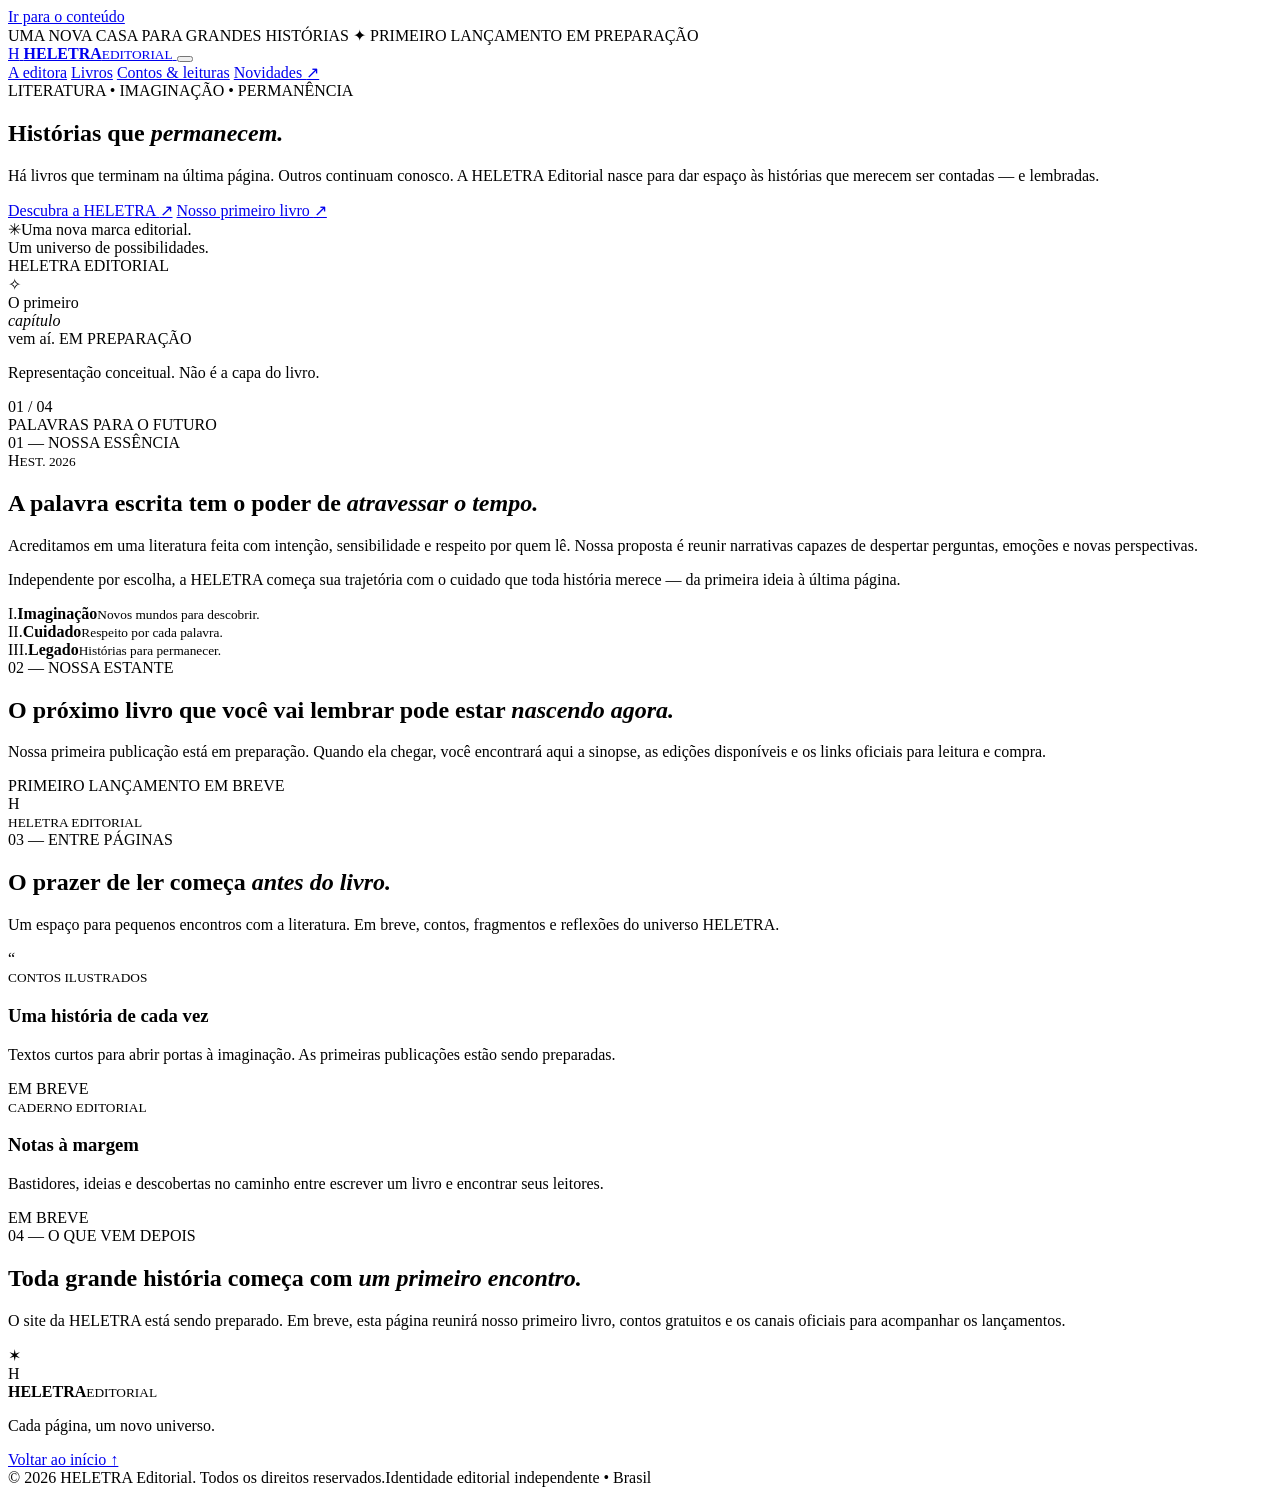
==== index.html @ 71ec0d73 "Adiciona página inicial da HELETRA Editorial" ====
<!DOCTYPE html>
<html lang="pt-BR">
<head>
  <meta charset="UTF-8" />
  <meta name="viewport" content="width=device-width, initial-scale=1" />
  <meta name="description" content="HELETRA Editorial — uma nova casa para histórias que merecem ser lidas. Livros, contos e novas perspectivas. Primeiro lançamento em preparação." />
  <meta name="theme-color" content="#142c27" />
  <meta property="og:type" content="website" />
  <meta property="og:title" content="HELETRA Editorial — Cada página, um novo universo" />
  <meta property="og:description" content="Uma nova casa editorial independente. Nosso primeiro lançamento está em preparação." />
  <meta property="og:locale" content="pt_BR" />
  <title>HELETRA Editorial — Cada página, um novo universo</title>
  <link rel="icon" type="image/svg+xml" href="assets/favicon.svg" />
  <link rel="preconnect" href="https://fonts.googleapis.com" />
  <link rel="preconnect" href="https://fonts.gstatic.com" crossorigin />
  <link href="https://fonts.googleapis.com/css2?family=Cormorant+Garamond:wght@400;500;600;700&family=DM+Sans:wght@400;500;600;700&display=swap" rel="stylesheet" />
  <link rel="stylesheet" href="styles.css" />
</head>
<body>
  <a class="skip-link" href="#conteudo">Ir para o conteúdo</a>
  <div class="topline">UMA NOVA CASA PARA GRANDES HISTÓRIAS <span aria-hidden="true">✦</span> PRIMEIRO LANÇAMENTO EM PREPARAÇÃO</div>
  <header class="site-header" id="inicio">
    <div class="container header-content">
      <a class="brand" href="#inicio" aria-label="HELETRA Editorial — início">
        <span class="brand-mark" aria-hidden="true">H</span>
        <span class="brand-type"><strong>HELETRA</strong><small>EDITORIAL</small></span>
      </a>
      <button class="menu-toggle" type="button" aria-expanded="false" aria-controls="nav-principal" aria-label="Abrir menu">
        <span></span><span></span><span></span>
      </button>
      <nav class="nav" id="nav-principal" aria-label="Navegação principal">
        <a href="#editora">A editora</a>
        <a href="#livros">Livros</a>
        <a href="#contos">Contos & leituras</a>
        <a class="nav-highlight" href="#novidades">Novidades <span aria-hidden="true">↗</span></a>
      </nav>
    </div>
  </header>

  <main id="conteudo">
    <section class="hero" aria-labelledby="hero-title">
      <div class="container hero-grid">
        <div class="hero-content">
          <div class="eyebrow"><span class="eyebrow-line" aria-hidden="true"></span> LITERATURA • IMAGINAÇÃO • PERMANÊNCIA</div>
          <h1 id="hero-title">Histórias que <em>permanecem.</em></h1>
          <p class="hero-description">Há livros que terminam na última página. Outros continuam conosco. A HELETRA Editorial nasce para dar espaço às histórias que merecem ser contadas — e lembradas.</p>
          <div class="hero-actions">
            <a class="button button-light" href="#editora">Descubra a HELETRA <span aria-hidden="true">↗</span></a>
            <a class="text-link" href="#livros">Nosso primeiro livro <span aria-hidden="true">↗</span></a>
          </div>
          <div class="hero-note"><span class="asterisk" aria-hidden="true">✳</span><span>Uma nova marca editorial.<br/>Um universo de possibilidades.</span></div>
        </div>
        <div class="hero-art" aria-label="Composição gráfica de um livro conceitual da HELETRA Editorial, sem representar uma capa definitiva">
          <div class="orbit orbit-one" aria-hidden="true"></div>
          <div class="orbit orbit-two" aria-hidden="true"></div>
          <div class="book-shadow" aria-hidden="true"></div>
          <div class="book-object">
            <div class="book-spine" aria-hidden="true"></div>
            <div class="book-cover">
              <span class="cover-top">HELETRA <span>EDITORIAL</span></span>
              <div class="cover-ornament" aria-hidden="true"><span>✧</span></div>
              <span class="cover-title">O primeiro<br/><em>capítulo</em><br/>vem aí.</span>
              <span class="cover-rule" aria-hidden="true"></span>
              <span class="cover-foot">EM PREPARAÇÃO</span>
            </div>
          </div>
          <p class="art-caption">Representação conceitual. Não é a capa do livro.</p>
        </div>
      </div>
      <div class="hero-index" aria-hidden="true"><span>01 / 04</span><div></div><span>PALAVRAS PARA O FUTURO</span></div>
    </section>

    <section class="section-about section-padding" id="editora" aria-labelledby="about-title">
      <div class="container about-grid">
        <div class="about-side">
          <span class="section-number">01 — NOSSA ESSÊNCIA</span>
          <div class="seal" aria-hidden="true"><span>H</span><small>EST. 2026</small></div>
        </div>
        <div class="about-content">
          <h2 id="about-title">A palavra escrita tem o poder de <em>atravessar o tempo.</em></h2>
          <p>Acreditamos em uma literatura feita com intenção, sensibilidade e respeito por quem lê. Nossa proposta é reunir narrativas capazes de despertar perguntas, emoções e novas perspectivas.</p>
          <p>Independente por escolha, a HELETRA começa sua trajetória com o cuidado que toda história merece — da primeira ideia à última página.</p>
          <div class="values" aria-label="Valores editoriais">
            <div><span class="value-number">I.</span><strong>Imaginação</strong><small>Novos mundos para descobrir.</small></div>
            <div><span class="value-number">II.</span><strong>Cuidado</strong><small>Respeito por cada palavra.</small></div>
            <div><span class="value-number">III.</span><strong>Legado</strong><small>Histórias para permanecer.</small></div>
          </div>
        </div>
      </div>
    </section>

    <section class="section-books section-padding" id="livros" aria-labelledby="books-title">
      <div class="container books-layout">
        <div class="books-heading">
          <span class="section-number inverse">02 — NOSSA ESTANTE</span>
          <h2 id="books-title">O próximo livro que você vai lembrar pode estar <em>nascendo agora.</em></h2>
          <p>Nossa primeira publicação está em preparação. Quando ela chegar, você encontrará aqui a sinopse, as edições disponíveis e os links oficiais para leitura e compra.</p>
          <span class="pill"><span class="pill-dot" aria-hidden="true"></span> PRIMEIRO LANÇAMENTO EM BREVE</span>
        </div>
        <div class="books-symbol" aria-hidden="true"><div class="symbol-frame"><span>H</span><div class="symbol-line"></div><small>HELETRA EDITORIAL</small></div></div>
      </div>
    </section>

    <section class="section-journal section-padding" id="contos" aria-labelledby="journal-title">
      <div class="container">
        <div class="section-header">
          <div>
            <span class="section-number">03 — ENTRE PÁGINAS</span>
            <h2 id="journal-title">O prazer de ler começa <em>antes do livro.</em></h2>
          </div>
          <p>Um espaço para pequenos encontros com a literatura. Em breve, contos, fragmentos e reflexões do universo HELETRA.</p>
        </div>
        <div class="journal-grid">
          <article class="journal-card">
            <div class="journal-art art-one"><span aria-hidden="true">“</span><i aria-hidden="true"></i></div>
            <div class="journal-copy"><small>CONTOS ILUSTRADOS</small><h3>Uma história de cada vez</h3><p>Textos curtos para abrir portas à imaginação. As primeiras publicações estão sendo preparadas.</p><span class="status">EM BREVE</span></div>
          </article>
          <article class="journal-card">
            <div class="journal-art art-two"><div class="line-book" aria-hidden="true"><span></span><span></span><span></span></div></div>
            <div class="journal-copy"><small>CADERNO EDITORIAL</small><h3>Notas à margem</h3><p>Bastidores, ideias e descobertas no caminho entre escrever um livro e encontrar seus leitores.</p><span class="status">EM BREVE</span></div>
          </article>
        </div>
      </div>
    </section>

    <section class="section-news" id="novidades" aria-labelledby="news-title">
      <div class="container news-layout">
        <div>
          <span class="section-number inverse">04 — O QUE VEM DEPOIS</span>
          <h2 id="news-title">Toda grande história começa com <em>um primeiro encontro.</em></h2>
        </div>
        <div class="news-aside">
          <p>O site da HELETRA está sendo preparado. Em breve, esta página reunirá nosso primeiro livro, contos gratuitos e os canais oficiais para acompanhar os lançamentos.</p>
          <div class="news-mark" aria-hidden="true">✶</div>
        </div>
      </div>
    </section>
  </main>

  <footer class="site-footer">
    <div class="container footer-main">
      <div class="footer-brand"><span class="brand-mark" aria-hidden="true">H</span><div><strong>HELETRA</strong><small>EDITORIAL</small></div></div>
      <p>Cada página, um novo universo.</p>
      <a href="#inicio">Voltar ao início ↑</a>
    </div>
    <div class="container footer-bottom"><span>© 2026 HELETRA Editorial. Todos os direitos reservados.</span><span>Identidade editorial independente • Brasil</span></div>
  </footer>
  <script src="script.js" defer></script>
</body>
</html>
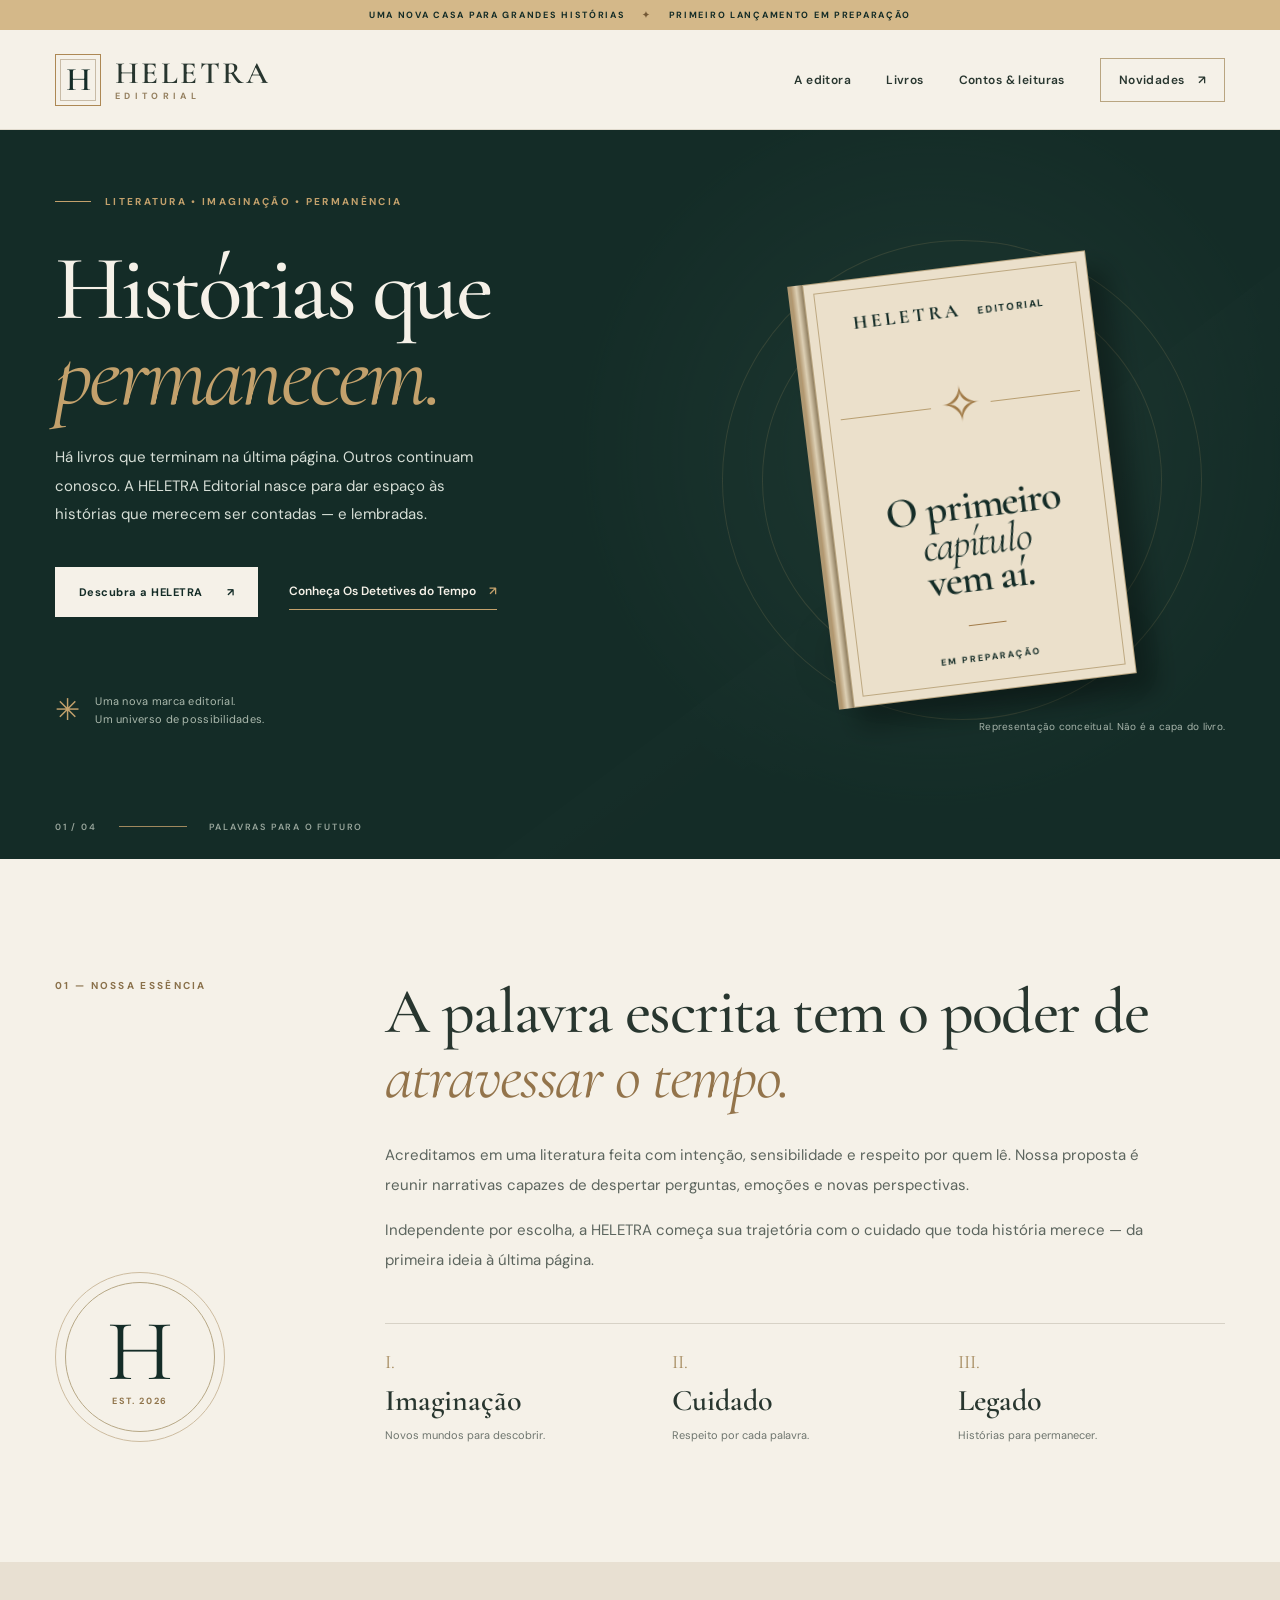
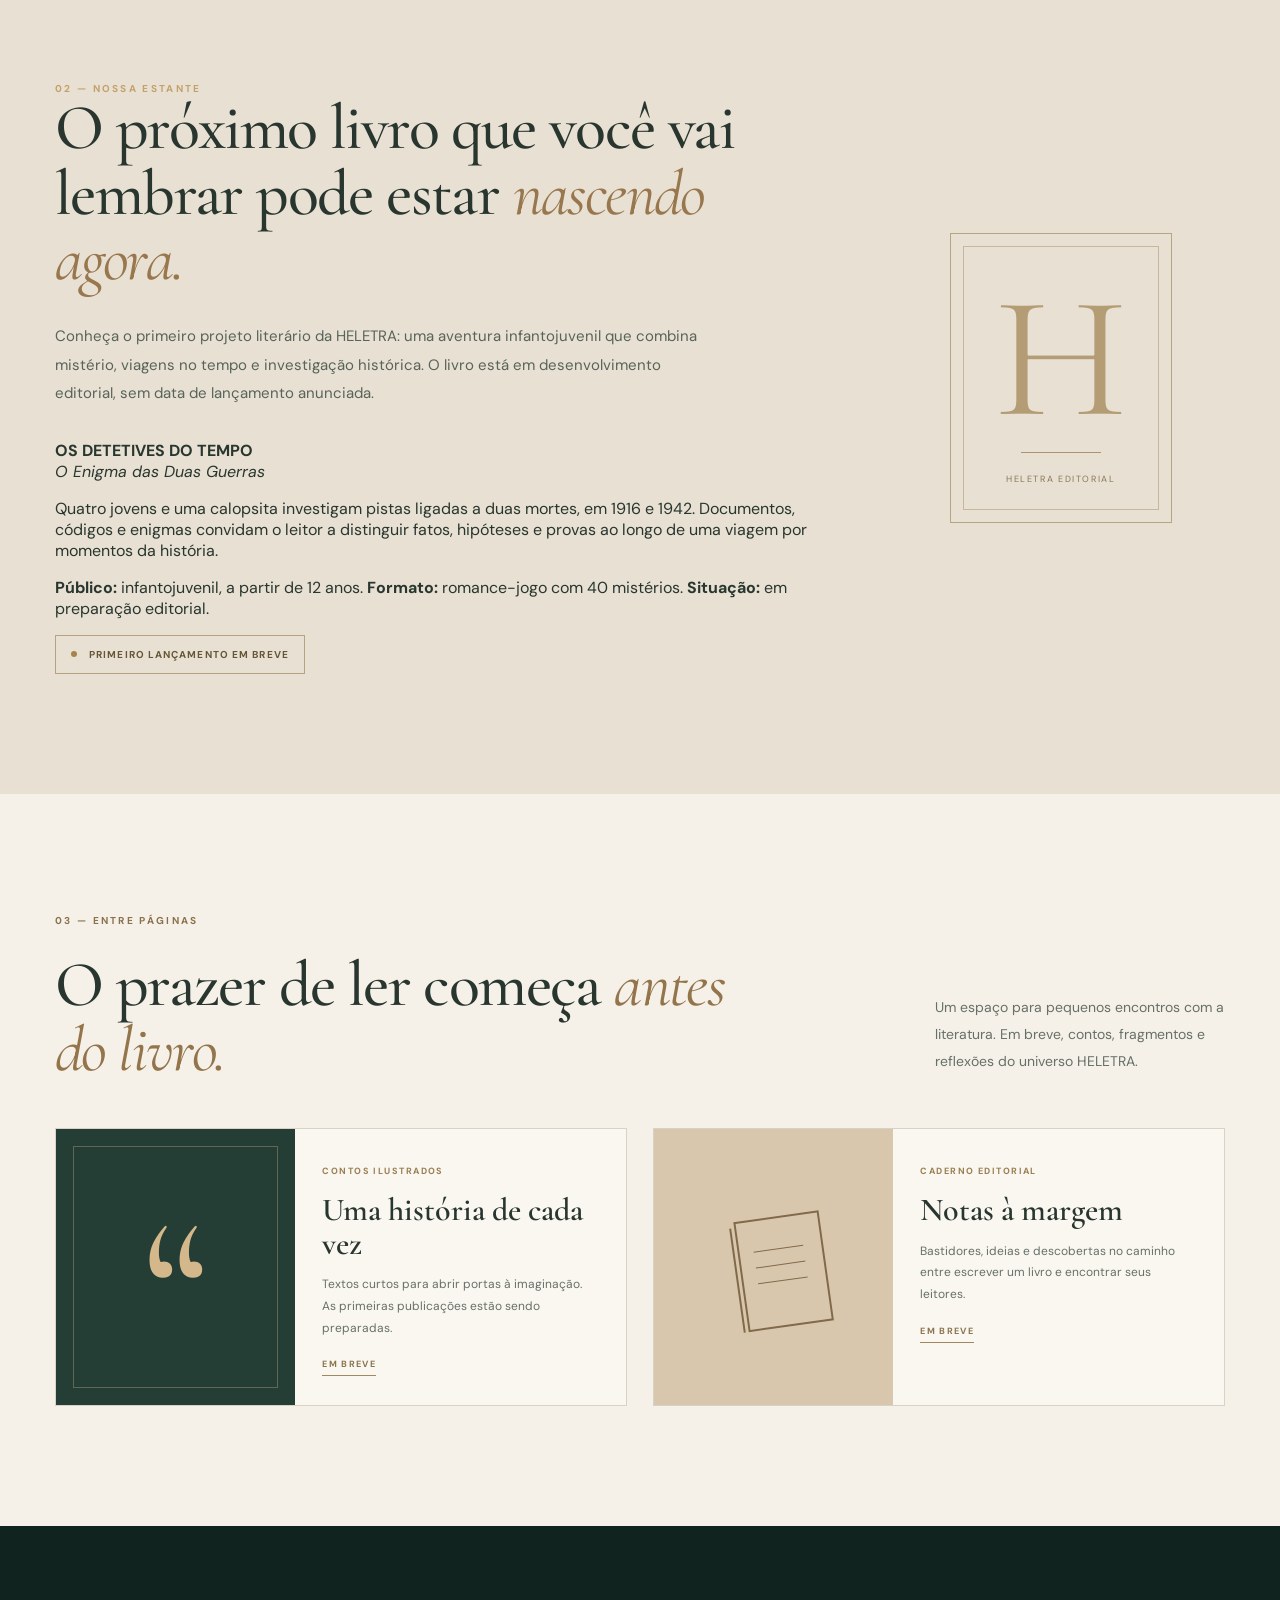
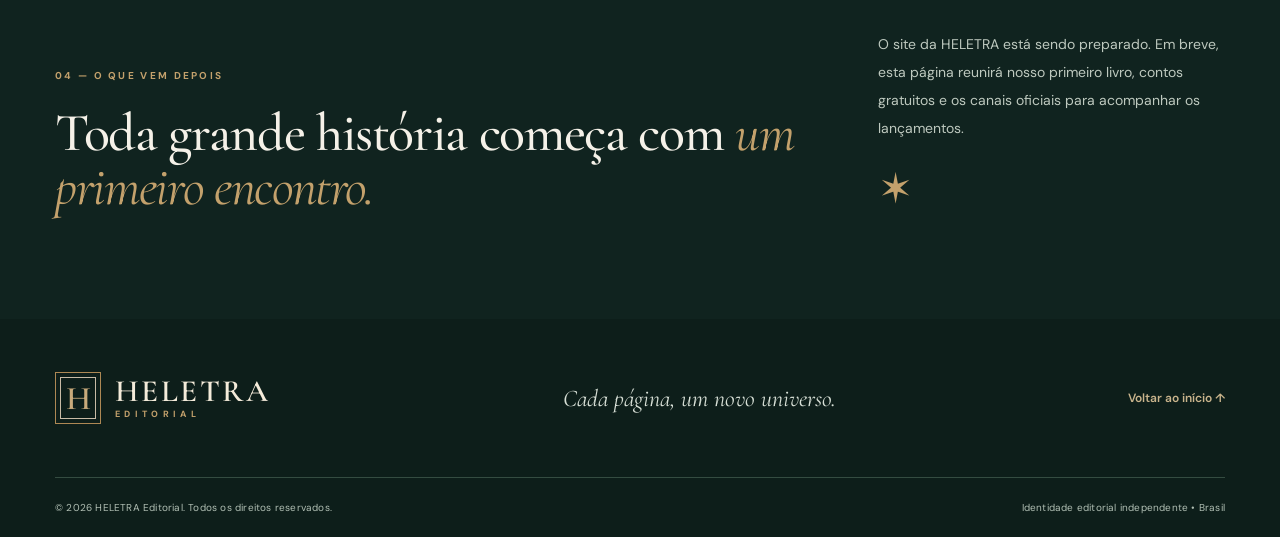
==== commit eaa26f05: "Apresenta Os Detetives do Tempo na página inicial da HELETRA" ====
--- a/index.html
+++ b/index.html
@@ -9,6 +9,7 @@
   <meta property="og:title" content="HELETRA Editorial — Cada página, um novo universo" />
   <meta property="og:description" content="Uma nova casa editorial independente. Nosso primeiro lançamento está em preparação." />
   <meta property="og:locale" content="pt_BR" />
+  <meta name="robots" content="index,follow" />
   <title>HELETRA Editorial — Cada página, um novo universo</title>
   <link rel="icon" type="image/svg+xml" href="assets/favicon.svg" />
   <link rel="preconnect" href="https://fonts.googleapis.com" />
@@ -46,7 +47,7 @@
           <p class="hero-description">Há livros que terminam na última página. Outros continuam conosco. A HELETRA Editorial nasce para dar espaço às histórias que merecem ser contadas — e lembradas.</p>
           <div class="hero-actions">
             <a class="button button-light" href="#editora">Descubra a HELETRA <span aria-hidden="true">↗</span></a>
-            <a class="text-link" href="#livros">Nosso primeiro livro <span aria-hidden="true">↗</span></a>
+            <a class="text-link" href="#livros">Conheça Os Detetives do Tempo <span aria-hidden="true">↗</span></a>
           </div>
           <div class="hero-note"><span class="asterisk" aria-hidden="true">✳</span><span>Uma nova marca editorial.<br/>Um universo de possibilidades.</span></div>
         </div>
@@ -94,7 +95,12 @@
         <div class="books-heading">
           <span class="section-number inverse">02 — NOSSA ESTANTE</span>
           <h2 id="books-title">O próximo livro que você vai lembrar pode estar <em>nascendo agora.</em></h2>
-          <p>Nossa primeira publicação está em preparação. Quando ela chegar, você encontrará aqui a sinopse, as edições disponíveis e os links oficiais para leitura e compra.</p>
+          <p>Conheça o primeiro projeto literário da HELETRA: uma aventura infantojuvenil que combina mistério, viagens no tempo e investigação histórica. O livro está em desenvolvimento editorial, sem data de lançamento anunciada.</p>
+          <div class="featured-book" aria-label="Livro em preparação">
+            <p><strong>OS DETETIVES DO TEMPO</strong><br><em>O Enigma das Duas Guerras</em></p>
+            <p>Quatro jovens e uma calopsita investigam pistas ligadas a duas mortes, em 1916 e 1942. Documentos, códigos e enigmas convidam o leitor a distinguir fatos, hipóteses e provas ao longo de uma viagem por momentos da história.</p>
+            <p><strong>Público:</strong> infantojuvenil, a partir de 12 anos. <strong>Formato:</strong> romance-jogo com 40 mistérios. <strong>Situação:</strong> em preparação editorial.</p>
+          </div>
           <span class="pill"><span class="pill-dot" aria-hidden="true"></span> PRIMEIRO LANÇAMENTO EM BREVE</span>
         </div>
         <div class="books-symbol" aria-hidden="true"><div class="symbol-frame"><span>H</span><div class="symbol-line"></div><small>HELETRA EDITORIAL</small></div></div>
--- a/styles.css
+++ b/styles.css
@@ -0,0 +1,13 @@
+:root{
+  --green:#142c27;--green-deep:#10231f;--green-lift:#1e3b33;--ivory:#f5f1e8;--cream:#eae1d1;--sand:#ded0bd;--gold:#c3a16c;--gold-muted:#ad8854;--ink:#28362f;--muted:#69736c;--line:#d7d2c6;--body:'DM Sans',Arial,sans-serif;--display:'Cormorant Garamond',Georgia,serif;
+}
+*{box-sizing:border-box}html{scroll-behavior:smooth}body{margin:0;background:var(--ivory);color:var(--ink);font-family:var(--body);font-size:16px;-webkit-font-smoothing:antialiased}a{color:inherit;text-decoration:none}button{font:inherit}button,a{-webkit-tap-highlight-color:transparent}a:focus-visible,button:focus-visible{outline:3px solid var(--gold);outline-offset:4px}::selection{background:var(--gold);color:var(--green)}.container{width:min(1170px,calc(100% - 88px));margin:0 auto}.skip-link{position:absolute;top:-80px;left:20px;background:white;color:black;padding:10px;z-index:100}.skip-link:focus{top:10px}.topline{background:#d4b889;color:var(--green);font-size:9px;letter-spacing:.19em;text-align:center;padding:9px 10px;font-weight:700}.topline span{padding:0 13px;color:#745936}.site-header{height:100px;background:var(--ivory);border-bottom:1px solid #e0dacd;position:relative;z-index:20}.header-content{display:flex;align-items:center;justify-content:space-between;height:100%}.brand,.footer-brand{display:flex;align-items:center;gap:14px}.brand-mark{font-family:var(--display);font-size:33px;font-weight:600;display:inline-flex;width:46px;height:52px;border:1px solid var(--gold-muted);color:var(--green);align-items:center;justify-content:center;position:relative}.brand-mark:after{content:'';position:absolute;inset:4px;border:1px solid #c8bba6;pointer-events:none}.brand-type,.footer-brand div{display:flex;flex-direction:column;gap:1px}.brand-type strong,.footer-brand strong{font-family:var(--display);font-weight:600;font-size:31px;letter-spacing:.08em;line-height:1}.brand-type small,.footer-brand small{font-size:9px;font-weight:700;letter-spacing:.48em;color:#958060}.nav{display:flex;align-items:center;gap:35px}.nav a{font-size:12px;font-weight:600;letter-spacing:.035em;transition:color .2s}.nav a:hover{color:#927347}.nav .nav-highlight{padding:13px 18px;border:1px solid #b9a581;display:flex;align-items:center;gap:13px}.menu-toggle{display:none}
+.hero{background:var(--green);color:var(--ivory);position:relative;overflow:hidden}.hero:before{content:'';position:absolute;inset:0;opacity:.28;background:radial-gradient(circle at 73% 44%,#36554a,transparent 37%),linear-gradient(143deg,transparent 65%,rgba(255,255,255,.025) 65%,transparent 75%);pointer-events:none}.hero-grid{min-height:655px;display:grid;grid-template-columns:1.1fr .9fr;align-items:center;position:relative;z-index:1;padding:65px 0 56px}.hero-content{padding-bottom:30px}.eyebrow,.section-number{font-size:10px;font-weight:700;letter-spacing:.23em;color:#8a714b;display:flex;align-items:center;gap:14px}.eyebrow{color:var(--gold)}.eyebrow-line{height:1px;width:36px;background:var(--gold)}h1,h2,h3,p{margin-top:0}.hero h1{font-family:var(--display);font-size:clamp(70px,7.2vw,112px);font-weight:500;letter-spacing:-.038em;line-height:.93;margin:38px 0 26px;max-width:650px}.hero h1 em,.section-about h2 em,.section-books h2 em,.section-journal h2 em,.section-news h2 em{font-weight:400;color:var(--gold);font-style:italic}.hero-description{font-size:15px;line-height:1.9;max-width:445px;color:#d7dfd7}.hero-actions{display:flex;align-items:center;gap:31px;margin-top:38px}.button{display:inline-flex;align-items:center;justify-content:center;gap:24px;padding:18px 24px;font-size:11px;font-weight:700;letter-spacing:.045em;transition:transform .2s,background .2s}.button:hover{transform:translateY(-3px)}.button-light{background:var(--ivory);color:var(--green)}.text-link{font-size:12px;border-bottom:1px solid var(--gold);padding:10px 0;color:var(--ivory);font-weight:600;white-space:nowrap}.text-link span{margin-left:10px;color:var(--gold)}.hero-note{display:flex;align-items:center;gap:15px;font-size:11px;color:#abb9ad;margin-top:70px;line-height:1.6;letter-spacing:.025em}.asterisk{font-size:30px;color:var(--gold);font-family:var(--display)}.hero-art{height:530px;position:relative;display:flex;align-items:center;justify-content:center}.orbit{position:absolute;border:1px solid rgba(209,172,116,.15);border-radius:50%;transform:rotate(30deg)}.orbit-one{width:480px;height:480px}.orbit-two{width:400px;height:400px}.book-shadow{height:58px;width:290px;filter:blur(21px);background:rgba(0,0,0,.3);border-radius:50%;position:absolute;bottom:60px;left:50%;transform:translateX(-45%)}.book-object{position:relative;width:300px;height:426px;transform:rotate(-7deg);filter:drop-shadow(18px 20px 12px rgba(0,0,0,.31));display:flex;z-index:1}.book-spine{height:100%;width:15px;background:linear-gradient(90deg,#af936a,#ddd0b5 48%,#8f7d5e);border-left:3px solid #af9872}.book-cover{background:#ebe0cb;color:var(--green);height:100%;flex:1;border:1px solid #b9a682;display:flex;flex-direction:column;align-items:center;text-align:center;padding:31px 21px 27px;box-shadow:inset 0 0 0 9px #ebe0cb,inset 0 0 0 10px #bda881}.cover-top{font-family:var(--display);font-size:19px;letter-spacing:.2em;font-weight:700}.cover-top span{font-size:10px;letter-spacing:.18em;margin-left:7px;font-family:var(--body)}.cover-ornament{flex:1;display:flex;align-items:center;justify-content:center;width:100%}.cover-ornament:before,.cover-ornament:after{content:'';height:1px;flex:1;background:#b89e70}.cover-ornament span{font-size:50px;font-family:serif;color:#a17b48;margin:0 9px}.cover-title{font-family:var(--display);font-weight:600;font-size:42px;line-height:.87;letter-spacing:-.025em}.cover-title em{font-weight:400}.cover-rule{height:1px;width:38px;background:#a17b48;margin:27px 0}.cover-foot{font-size:9px;letter-spacing:.22em;font-weight:700}.art-caption{position:absolute;bottom:2px;right:0;color:#a8b6ac;font-size:10px;letter-spacing:.025em}.hero-index{display:flex;align-items:center;gap:22px;color:#b9c4b9;padding:0 0 26px;width:min(1170px,calc(100% - 88px));margin:auto;font-size:9px;font-weight:600;letter-spacing:.2em;opacity:.8}.hero-index div{width:68px;height:1px;background:#c3a16c}
+.section-padding{padding:120px 0}.about-grid{display:grid;grid-template-columns:270px 1fr;gap:60px}.about-side{display:flex;flex-direction:column;justify-content:space-between;align-items:flex-start}.seal{height:170px;width:170px;border:1px solid #cdbca0;border-radius:50%;display:flex;flex-direction:column;align-items:center;justify-content:center;position:relative;color:var(--green)}.seal:before{content:'';position:absolute;inset:9px;border:1px solid #b7a886;border-radius:50%}.seal span{font-family:var(--display);font-size:87px;line-height:1}.seal small{letter-spacing:.19em;font-size:9px;font-weight:700;color:#90754c}.section-about h2,.section-books h2,.section-journal h2,.section-news h2{font-family:var(--display);font-size:clamp(48px,5.0vw,74px);font-weight:500;line-height:1.02;letter-spacing:-.025em;margin:0 0 31px;max-width:820px}.section-about h2 em,.section-journal h2 em{color:#93744b}.about-content>p{font-size:15px;line-height:2;max-width:760px;color:#5c655e}.values{display:grid;grid-template-columns:repeat(3,1fr);border-top:1px solid var(--line);margin-top:48px;padding-top:26px;gap:20px}.values>div{display:flex;flex-direction:column;gap:9px}.value-number{font-family:var(--display);font-size:19px;color:#a58a5e}.values strong{font-family:var(--display);font-size:30px;font-weight:600}.values small{font-size:11px;color:#6e756e}
+.section-books{background:#e8e0d2;overflow:hidden}.books-layout{display:grid;grid-template-columns:1.4fr .6fr;align-items:center;gap:75px}.section-books h2{max-width:760px}.section-books h2 em{color:#98774e}.books-heading>p{font-size:15px;line-height:1.9;max-width:650px;color:#58635a;margin:0 0 32px}.pill{border:1px solid #b7a381;display:inline-flex;align-items:center;gap:12px;padding:12px 15px;letter-spacing:.11em;font-size:10px;color:#655637;font-weight:700}.pill-dot{height:6px;width:6px;background:#a5844c;border-radius:50%}.books-symbol{display:flex;justify-content:center}.symbol-frame{height:290px;width:222px;border:1px solid #b7a581;display:flex;flex-direction:column;align-items:center;justify-content:center;position:relative}.symbol-frame:before{content:'';position:absolute;inset:12px;border:1px solid #c8b79b}.symbol-frame span{font-family:var(--display);font-size:174px;line-height:1;color:#b49c74}.symbol-line{height:1px;background:#ad936e;width:80px;margin:6px 0 20px}.symbol-frame small{font-size:9px;letter-spacing:.18em;color:#8b7758}
+.section-journal{background:var(--ivory)}.section-header{display:flex;align-items:end;justify-content:space-between;gap:65px;margin-bottom:46px}.section-header h2{max-width:670px;margin-top:25px;margin-bottom:0}.section-header>p{max-width:290px;color:#677068;line-height:1.9;font-size:14px;margin:0 0 8px}.journal-grid{display:grid;grid-template-columns:repeat(2,1fr);gap:26px}.journal-card{border:1px solid var(--line);background:#faf7f0;display:grid;grid-template-columns:42% 58%;min-height:267px;overflow:hidden}.journal-art{display:flex;align-items:center;justify-content:center;position:relative}.art-one{background:#243e35;color:#d4b88b}.art-one>span{font-family:var(--display);font-size:205px;line-height:.9;transform:translateY(24px)}.art-one i{border:1px solid rgba(232,203,161,.3);position:absolute;inset:17px}.art-two{background:#d9c7ad}.line-book{height:121px;width:110px;position:relative;display:flex;align-items:center;justify-content:center;transform:rotate(-8deg)}.line-book:before{content:'';width:82px;height:107px;border:2px solid #806a4a;position:absolute;top:10px;left:21px}.line-book:after{content:'';height:105px;border-left:2px solid #806a4a;position:absolute;left:16px;top:16px}.line-book span{position:absolute;height:1px;background:#806a4a;width:50px;left:37px}.line-book span:nth-child(1){top:42px}.line-book span:nth-child(2){top:58px}.line-book span:nth-child(3){top:74px}.journal-copy{padding:29px 27px}.journal-copy>small{color:#997e51;letter-spacing:.16em;font-weight:700;font-size:9px}.journal-copy h3{font-family:var(--display);font-size:32px;font-weight:600;line-height:1.05;margin:14px 0}.journal-copy p{font-size:12px;color:#677068;line-height:1.8}.status{display:inline-block;border-bottom:1px solid #9f875f;color:#8a734e;font-size:9px;letter-spacing:.15em;font-weight:700;padding:5px 0}
+.section-news{background:var(--green-deep);color:var(--ivory);padding:104px 0}.news-layout{display:grid;grid-template-columns:1.5fr .7fr;gap:80px;align-items:end}.inverse{color:var(--gold)}.section-news h2{font-size:clamp(42px,4.2vw,64px);max-width:760px;margin:24px 0 0}.news-aside p{font-size:14px;line-height:2;color:#bec9bf}.news-mark{font-family:var(--display);font-size:42px;color:var(--gold);margin-top:22px}.site-footer{background:#0d1e1a;color:#d7dfd6}.footer-main{display:flex;align-items:center;justify-content:space-between;gap:24px;padding:53px 0;border-bottom:1px solid #344c41}.footer-brand .brand-mark{color:#c8aa7b}.footer-brand strong{color:#f4ebda}.footer-brand small{color:#c3a16c}.footer-main p{font-family:var(--display);font-size:24px;font-style:italic;margin:0}.footer-main>a{font-size:12px;font-weight:600;color:#c9b48c}.footer-bottom{display:flex;justify-content:space-between;padding:23px 0;font-size:10px;color:#b1bfb4;letter-spacing:.02em}
+@media(max-width:1000px){.nav{gap:19px}.hero-grid{grid-template-columns:1fr .8fr}.hero h1{font-size:75px}.hero-art{transform:scale(.85)}.about-grid{grid-template-columns:180px 1fr;gap:40px}.about-content h2{font-size:60px}.books-layout{gap:35px}.journal-card{grid-template-columns:36% 64%}.journal-copy{padding:24px 19px}}
+@media(max-width:760px){.container,.hero-index{width:min(100% - 38px,560px)}.topline{font-size:8px;letter-spacing:.09em}.topline span{padding:0 6px}.site-header{height:77px}.brand-mark{height:42px;width:39px;font-size:27px}.brand-type strong{font-size:26px}.brand-type small{font-size:8px}.menu-toggle{display:flex;background:transparent;border:1px solid var(--line);width:44px;height:41px;flex-direction:column;gap:5px;align-items:center;justify-content:center;cursor:pointer}.menu-toggle span{background:var(--green);width:19px;height:2px}.nav{display:none;position:absolute;left:0;top:77px;width:100%;background:var(--ivory);border-bottom:1px solid var(--line);padding:22px 19px;flex-direction:column;align-items:stretch;gap:0;box-shadow:0 14px 20px rgba(0,0,0,.09)}.nav.is-open{display:flex}.nav a{padding:13px 2px;font-size:14px}.nav .nav-highlight{padding:13px;margin-top:10px;justify-content:space-between}.hero-grid{grid-template-columns:1fr;min-height:auto;padding:70px 0 22px}.hero h1{font-size:clamp(68px,14vw,94px);margin:26px 0}.hero-description{font-size:14px}.hero-actions{flex-wrap:wrap;gap:22px}.hero-note{margin-top:44px}.hero-art{transform:scale(.88);height:470px}.art-caption{right:0;bottom:-10px}.hero-index{padding-bottom:22px}.section-padding{padding:78px 0}.about-grid{grid-template-columns:1fr;gap:28px}.about-side{flex-direction:row;align-items:center}.seal{width:86px;height:86px}.seal:before{inset:6px}.seal span{font-size:41px}.seal small{font-size:6px}.about-content h2,.section-books h2,.section-journal h2{font-size:clamp(46px,11vw,63px)}.values{gap:8px}.values strong{font-size:24px}.values small{font-size:10px}.books-layout{grid-template-columns:1fr;gap:45px}.books-symbol{display:none}.section-header{display:block}.section-header h2{margin:24px 0 21px}.section-header>p{max-width:500px}.journal-grid{grid-template-columns:1fr}.news-layout{grid-template-columns:1fr;gap:20px}.section-news h2{font-size:clamp(43px,10vw,61px)}.footer-main{flex-wrap:wrap}.footer-main p{order:3;width:100%}.footer-bottom{flex-direction:column;gap:10px}}
+@media(max-width:430px){.hero h1{font-size:67px}.eyebrow{font-size:8px;letter-spacing:.16em}.hero-art{transform:scale(.76);margin: -35px 0}.hero-actions{gap:17px}.button{padding:16px 19px}.values{grid-template-columns:1fr;gap:25px}.journal-card{grid-template-columns:38% 62%;min-height:245px}.journal-copy{padding:22px 15px}.journal-copy h3{font-size:27px}.journal-copy p{font-size:11px}.art-one>span{font-size:150px}}
+@media(prefers-reduced-motion:reduce){html{scroll-behavior:auto}*{transition:none!important;animation:none!important}}
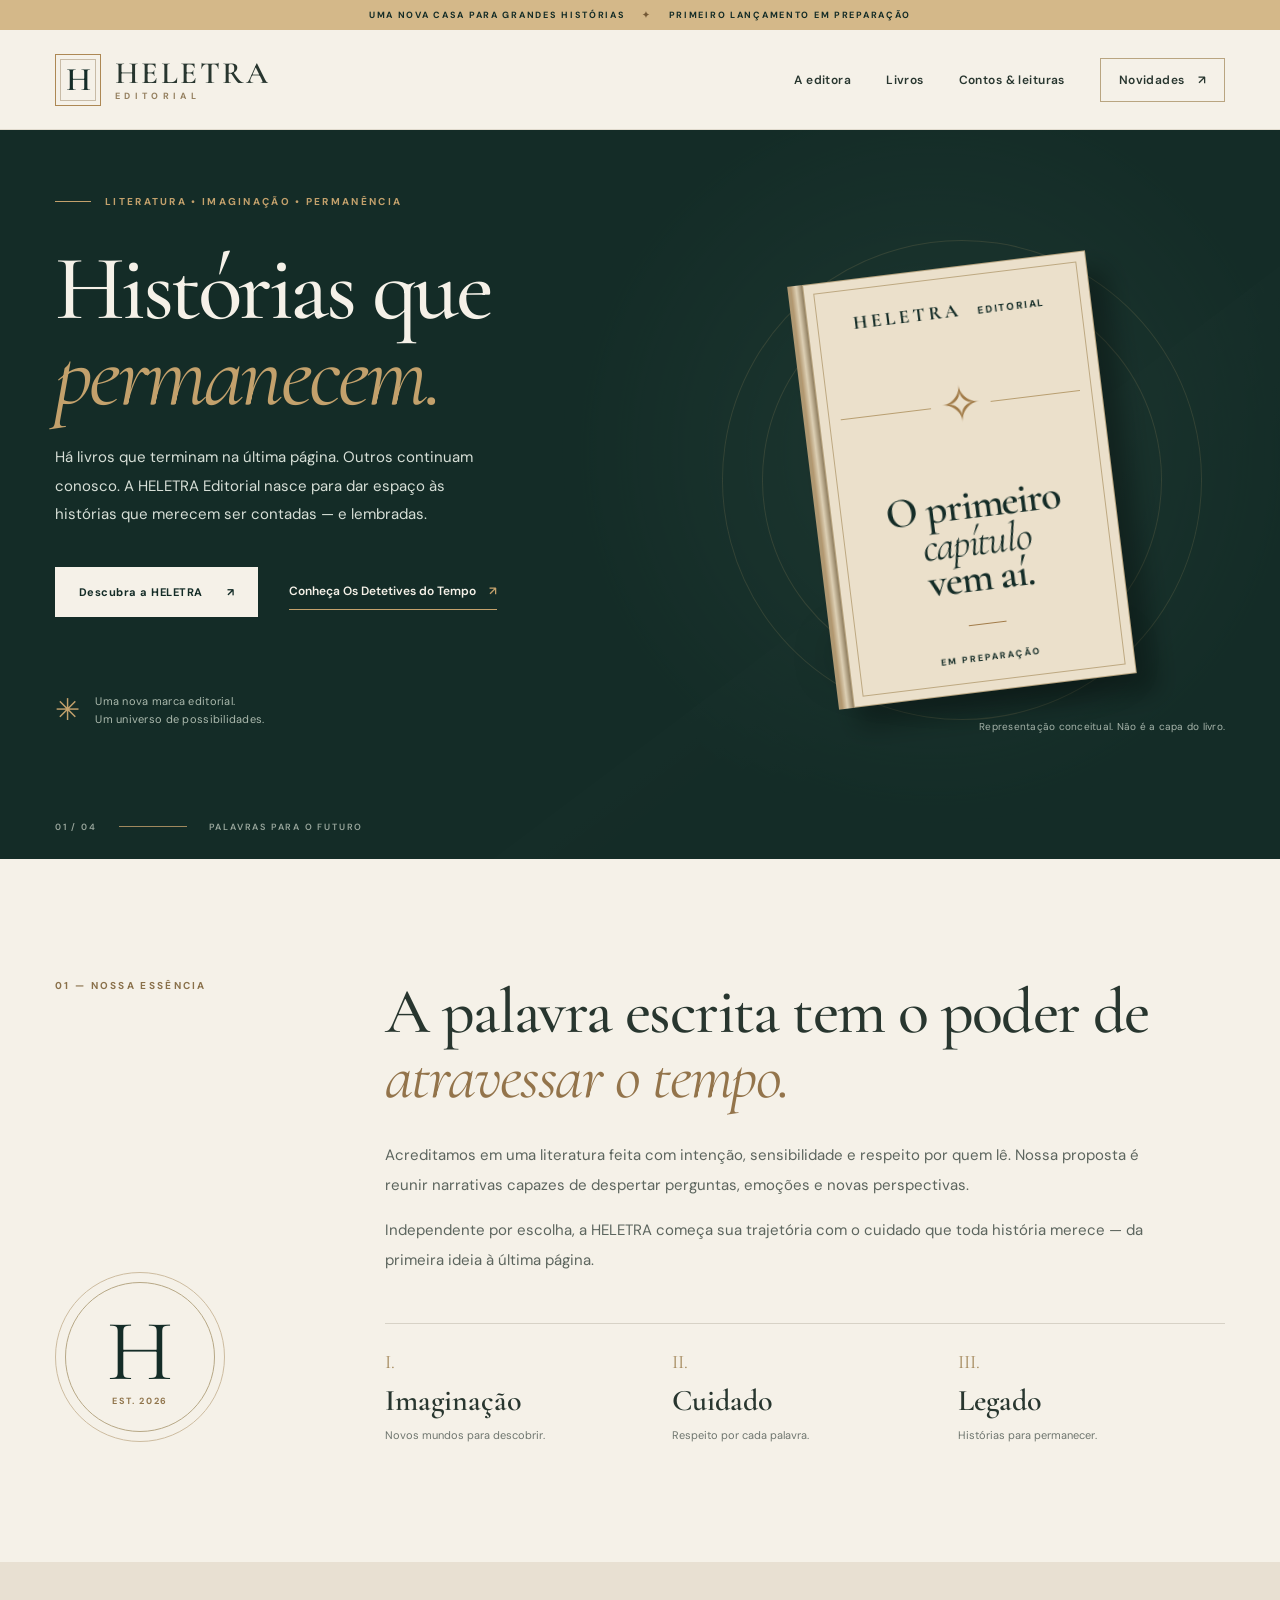
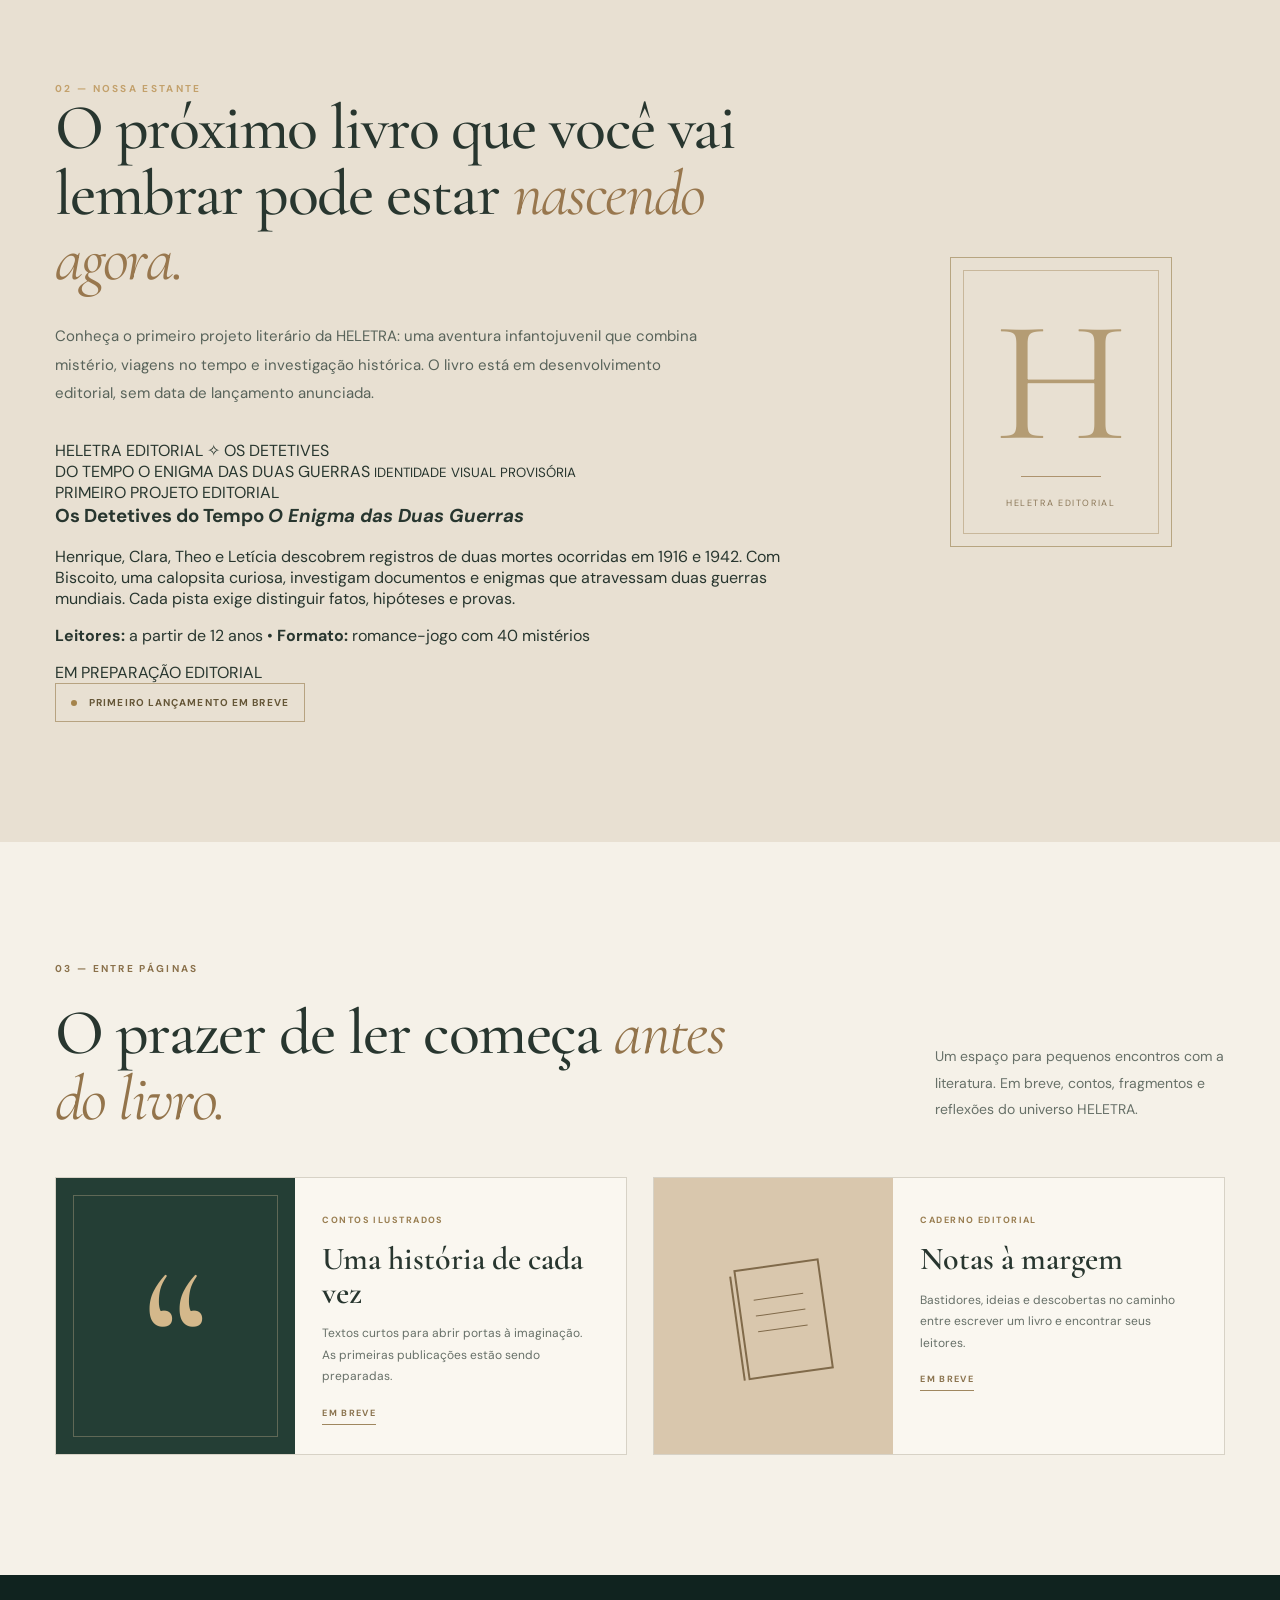
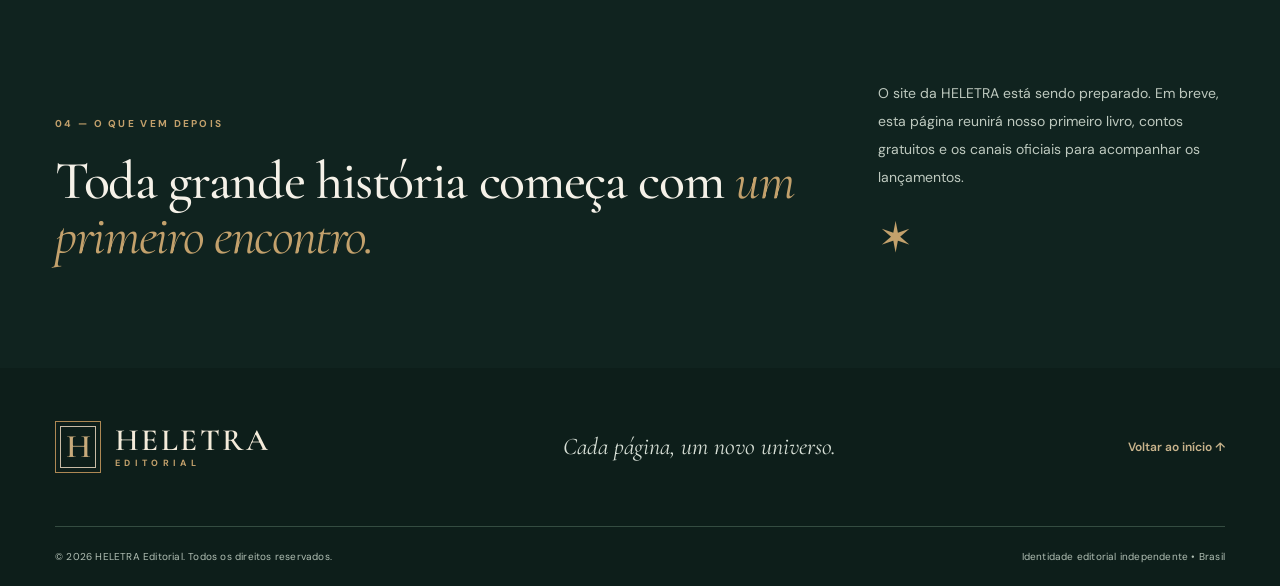
==== commit ac1c0382: "Cria vitrine responsiva do primeiro livro" ====
--- a/index.html
+++ b/index.html
@@ -96,11 +96,22 @@
           <span class="section-number inverse">02 — NOSSA ESTANTE</span>
           <h2 id="books-title">O próximo livro que você vai lembrar pode estar <em>nascendo agora.</em></h2>
           <p>Conheça o primeiro projeto literário da HELETRA: uma aventura infantojuvenil que combina mistério, viagens no tempo e investigação histórica. O livro está em desenvolvimento editorial, sem data de lançamento anunciada.</p>
-          <div class="featured-book" aria-label="Livro em preparação">
-            <p><strong>OS DETETIVES DO TEMPO</strong><br><em>O Enigma das Duas Guerras</em></p>
-            <p>Quatro jovens e uma calopsita investigam pistas ligadas a duas mortes, em 1916 e 1942. Documentos, códigos e enigmas convidam o leitor a distinguir fatos, hipóteses e provas ao longo de uma viagem por momentos da história.</p>
-            <p><strong>Público:</strong> infantojuvenil, a partir de 12 anos. <strong>Formato:</strong> romance-jogo com 40 mistérios. <strong>Situação:</strong> em preparação editorial.</p>
-          </div>
+          <article class="featured-book" aria-labelledby="featured-book-title">
+            <div class="featured-book-cover" aria-hidden="true">
+              <span class="featured-cover-series">HELETRA EDITORIAL</span>
+              <span class="featured-cover-icon">✧</span>
+              <span class="featured-cover-title">OS DETETIVES<br>DO TEMPO</span>
+              <span class="featured-cover-subtitle">O ENIGMA DAS DUAS GUERRAS</span>
+              <small>IDENTIDADE VISUAL PROVISÓRIA</small>
+            </div>
+            <div class="featured-book-info">
+              <span class="featured-kicker">PRIMEIRO PROJETO EDITORIAL</span>
+              <h3 id="featured-book-title">Os Detetives do Tempo <em>O Enigma das Duas Guerras</em></h3>
+              <p>Henrique, Clara, Theo e Letícia descobrem registros de duas mortes ocorridas em 1916 e 1942. Com Biscoito, uma calopsita curiosa, investigam documentos e enigmas que atravessam duas guerras mundiais. Cada pista exige distinguir fatos, hipóteses e provas.</p>
+              <p class="featured-book-meta"><strong>Leitores:</strong> a partir de 12 anos <span aria-hidden="true">•</span> <strong>Formato:</strong> romance-jogo com 40 mistérios</p>
+              <span class="featured-book-status">EM PREPARAÇÃO EDITORIAL</span>
+            </div>
+          </article>
           <span class="pill"><span class="pill-dot" aria-hidden="true"></span> PRIMEIRO LANÇAMENTO EM BREVE</span>
         </div>
         <div class="books-symbol" aria-hidden="true"><div class="symbol-frame"><span>H</span><div class="symbol-line"></div><small>HELETRA EDITORIAL</small></div></div>
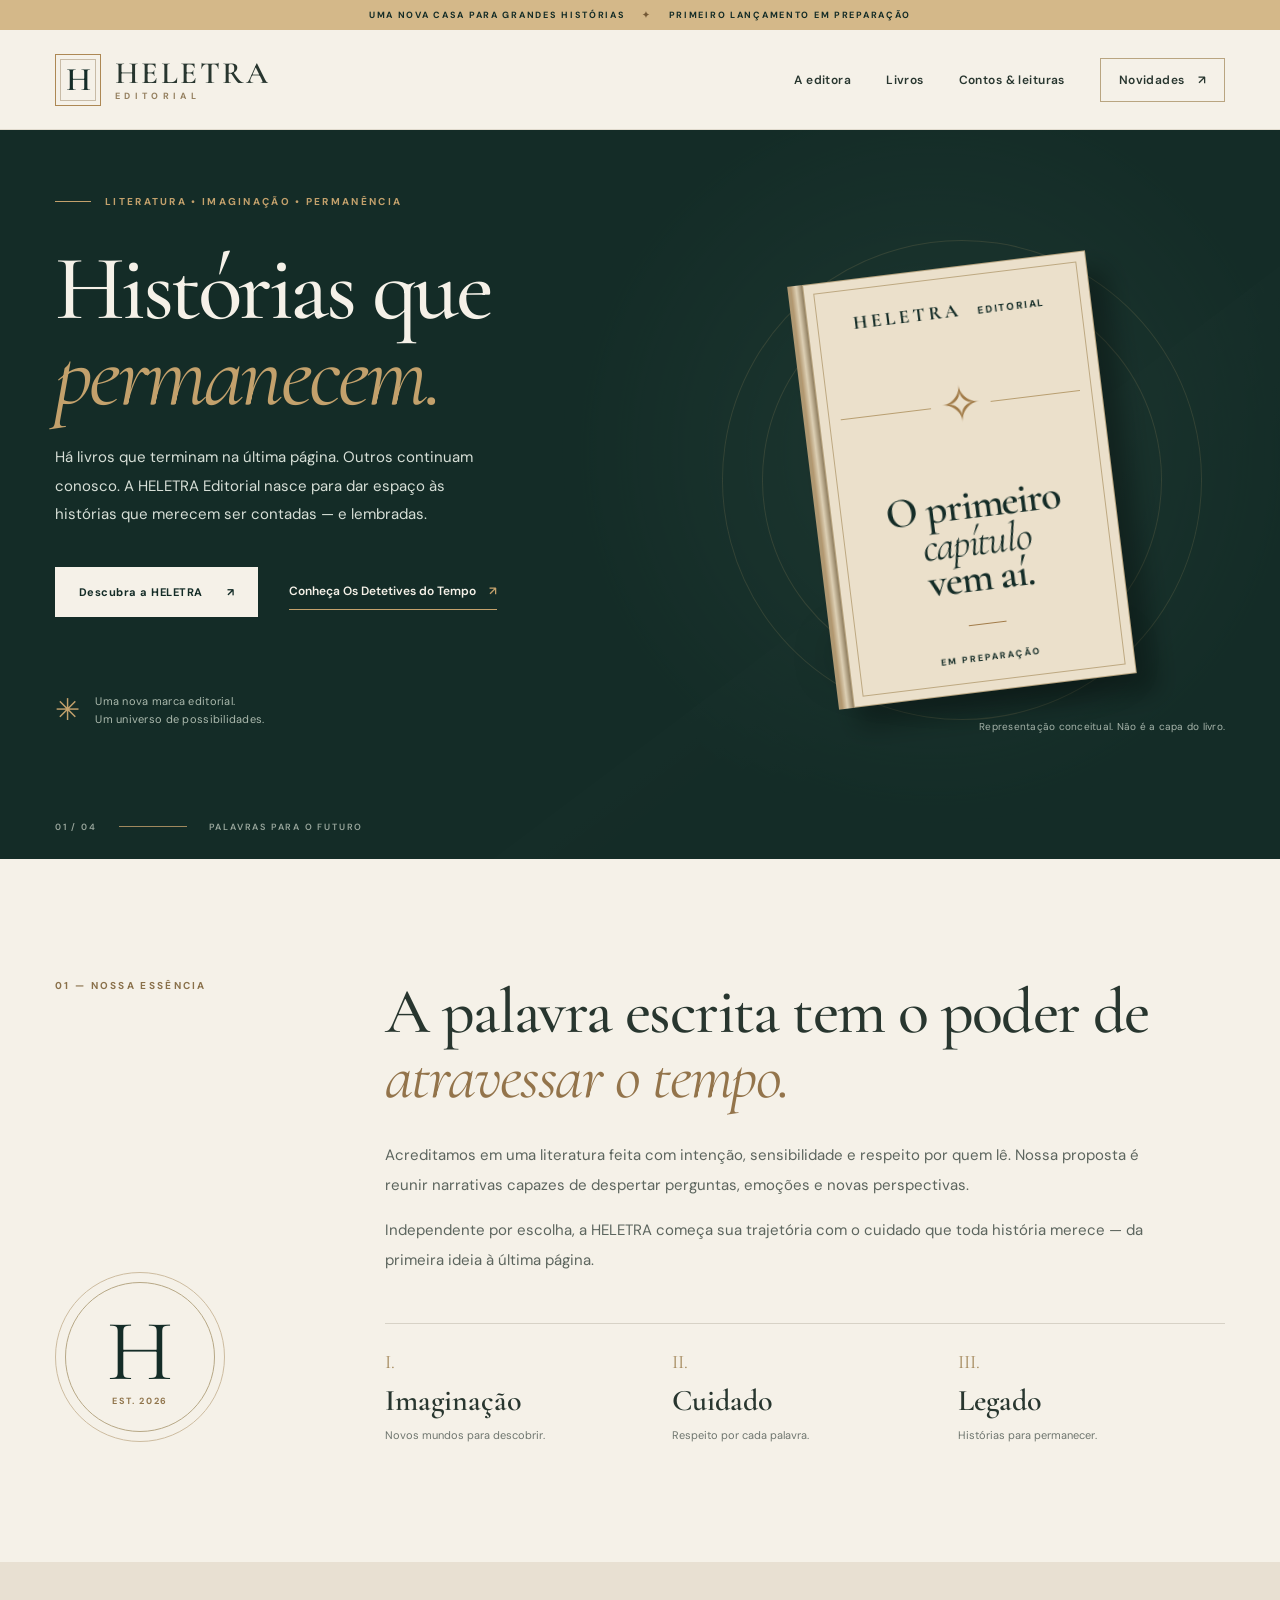
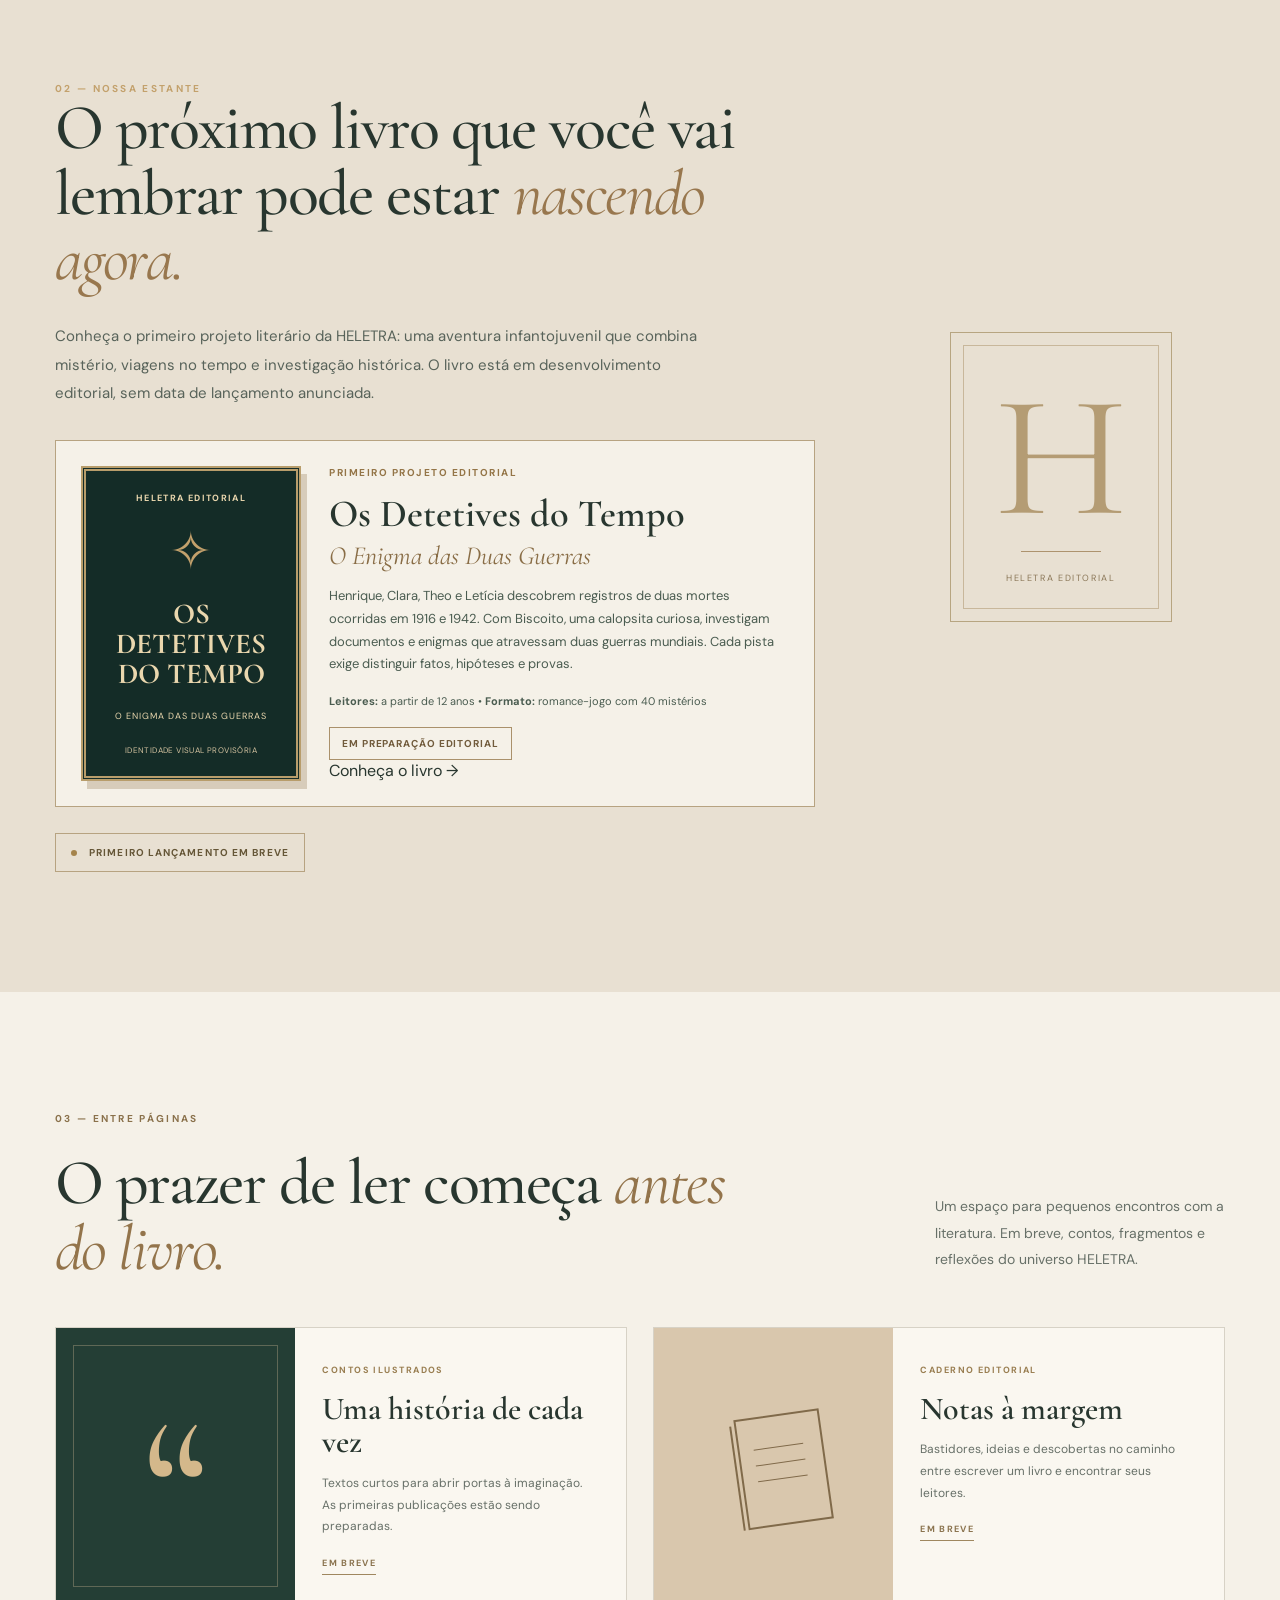
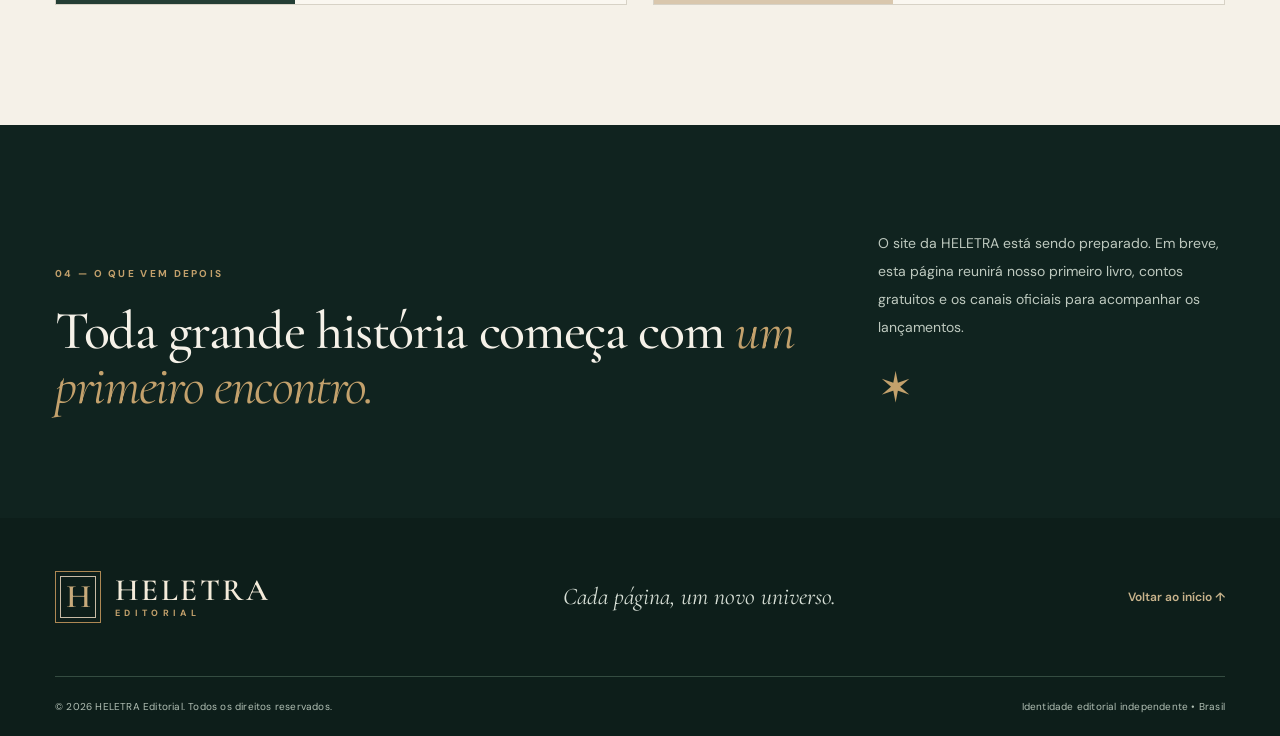
==== commit bb77138e: "Adiciona link de catálogo para página do livro" ====
--- a/index.html
+++ b/index.html
@@ -109,7 +109,7 @@
               <h3 id="featured-book-title">Os Detetives do Tempo <em>O Enigma das Duas Guerras</em></h3>
               <p>Henrique, Clara, Theo e Letícia descobrem registros de duas mortes ocorridas em 1916 e 1942. Com Biscoito, uma calopsita curiosa, investigam documentos e enigmas que atravessam duas guerras mundiais. Cada pista exige distinguir fatos, hipóteses e provas.</p>
               <p class="featured-book-meta"><strong>Leitores:</strong> a partir de 12 anos <span aria-hidden="true">•</span> <strong>Formato:</strong> romance-jogo com 40 mistérios</p>
-              <span class="featured-book-status">EM PREPARAÇÃO EDITORIAL</span>
+              <span class="featured-book-status">EM PREPARAÇÃO EDITORIAL</span><a class="featured-book-link" href="os-detetives-do-tempo.html">Conheça o livro →</a>
             </div>
           </article>
           <span class="pill"><span class="pill-dot" aria-hidden="true"></span> PRIMEIRO LANÇAMENTO EM BREVE</span>
--- a/styles.css
+++ b/styles.css
@@ -10,4 +10,20 @@
 @media(max-width:1000px){.nav{gap:19px}.hero-grid{grid-template-columns:1fr .8fr}.hero h1{font-size:75px}.hero-art{transform:scale(.85)}.about-grid{grid-template-columns:180px 1fr;gap:40px}.about-content h2{font-size:60px}.books-layout{gap:35px}.journal-card{grid-template-columns:36% 64%}.journal-copy{padding:24px 19px}}
 @media(max-width:760px){.container,.hero-index{width:min(100% - 38px,560px)}.topline{font-size:8px;letter-spacing:.09em}.topline span{padding:0 6px}.site-header{height:77px}.brand-mark{height:42px;width:39px;font-size:27px}.brand-type strong{font-size:26px}.brand-type small{font-size:8px}.menu-toggle{display:flex;background:transparent;border:1px solid var(--line);width:44px;height:41px;flex-direction:column;gap:5px;align-items:center;justify-content:center;cursor:pointer}.menu-toggle span{background:var(--green);width:19px;height:2px}.nav{display:none;position:absolute;left:0;top:77px;width:100%;background:var(--ivory);border-bottom:1px solid var(--line);padding:22px 19px;flex-direction:column;align-items:stretch;gap:0;box-shadow:0 14px 20px rgba(0,0,0,.09)}.nav.is-open{display:flex}.nav a{padding:13px 2px;font-size:14px}.nav .nav-highlight{padding:13px;margin-top:10px;justify-content:space-between}.hero-grid{grid-template-columns:1fr;min-height:auto;padding:70px 0 22px}.hero h1{font-size:clamp(68px,14vw,94px);margin:26px 0}.hero-description{font-size:14px}.hero-actions{flex-wrap:wrap;gap:22px}.hero-note{margin-top:44px}.hero-art{transform:scale(.88);height:470px}.art-caption{right:0;bottom:-10px}.hero-index{padding-bottom:22px}.section-padding{padding:78px 0}.about-grid{grid-template-columns:1fr;gap:28px}.about-side{flex-direction:row;align-items:center}.seal{width:86px;height:86px}.seal:before{inset:6px}.seal span{font-size:41px}.seal small{font-size:6px}.about-content h2,.section-books h2,.section-journal h2{font-size:clamp(46px,11vw,63px)}.values{gap:8px}.values strong{font-size:24px}.values small{font-size:10px}.books-layout{grid-template-columns:1fr;gap:45px}.books-symbol{display:none}.section-header{display:block}.section-header h2{margin:24px 0 21px}.section-header>p{max-width:500px}.journal-grid{grid-template-columns:1fr}.news-layout{grid-template-columns:1fr;gap:20px}.section-news h2{font-size:clamp(43px,10vw,61px)}.footer-main{flex-wrap:wrap}.footer-main p{order:3;width:100%}.footer-bottom{flex-direction:column;gap:10px}}
 @media(max-width:430px){.hero h1{font-size:67px}.eyebrow{font-size:8px;letter-spacing:.16em}.hero-art{transform:scale(.76);margin: -35px 0}.hero-actions{gap:17px}.button{padding:16px 19px}.values{grid-template-columns:1fr;gap:25px}.journal-card{grid-template-columns:38% 62%;min-height:245px}.journal-copy{padding:22px 15px}.journal-copy h3{font-size:27px}.journal-copy p{font-size:11px}.art-one>span{font-size:150px}}
-@media(prefers-reduced-motion:reduce){html{scroll-behavior:auto}*{transition:none!important;animation:none!important}}+@media(prefers-reduced-motion:reduce){html{scroll-behavior:auto}*{transition:none!important;animation:none!important}}
+/* Catálogo em destaque: layout responsivo sem imagens externas */
+.featured-book{display:grid;grid-template-columns:minmax(160px,220px) minmax(0,1fr);gap:28px;align-items:stretch;max-width:760px;padding:25px;margin:32px 0 26px;border:1px solid #b7a381;background:#f5f1e8;color:#28362f}
+.featured-book-cover{min-height:295px;padding:21px 13px;display:flex;flex-direction:column;align-items:center;justify-content:space-between;text-align:center;background:#142c27;color:#ead7ae;border:5px double #b89d6b;box-shadow:6px 8px 0 #d7ccba}
+.featured-cover-series{font-size:9px;font-weight:700;letter-spacing:.15em}
+.featured-cover-icon{font-family:Georgia,serif;font-size:52px;line-height:1;color:#c3a16c}
+.featured-cover-title{font-family:var(--display);font-size:29px;font-weight:700;line-height:1.02}
+.featured-cover-subtitle{font-size:9px;letter-spacing:.11em;line-height:1.5}
+.featured-book-cover small{font-size:8px;letter-spacing:.05em;color:#d2c19f}
+.featured-book-info{display:flex;flex-direction:column;align-items:flex-start;justify-content:center}
+.featured-kicker{color:#947547;font-size:10px;letter-spacing:.15em;font-weight:700}
+.featured-book h3{font-family:var(--display);font-size:clamp(31px,3vw,43px);font-weight:600;line-height:1.06;margin:15px 0}
+.featured-book h3 em{display:block;font-size:.68em;font-weight:400;color:#896d46;margin-top:8px}
+.featured-book-info>p{font-size:13px;line-height:1.75;margin-bottom:16px;color:#4a5c50}
+.featured-book-meta{font-size:11px!important}
+.featured-book-status{font-size:10px;letter-spacing:.09em;font-weight:700;border:1px solid #aa916b;padding:9px 12px;color:#715b3c}
+@media(max-width:620px){.featured-book{grid-template-columns:1fr;padding:18px;gap:26px}.featured-book-cover{width:min(220px,100%);margin:auto}.featured-book-info{align-items:flex-start}}
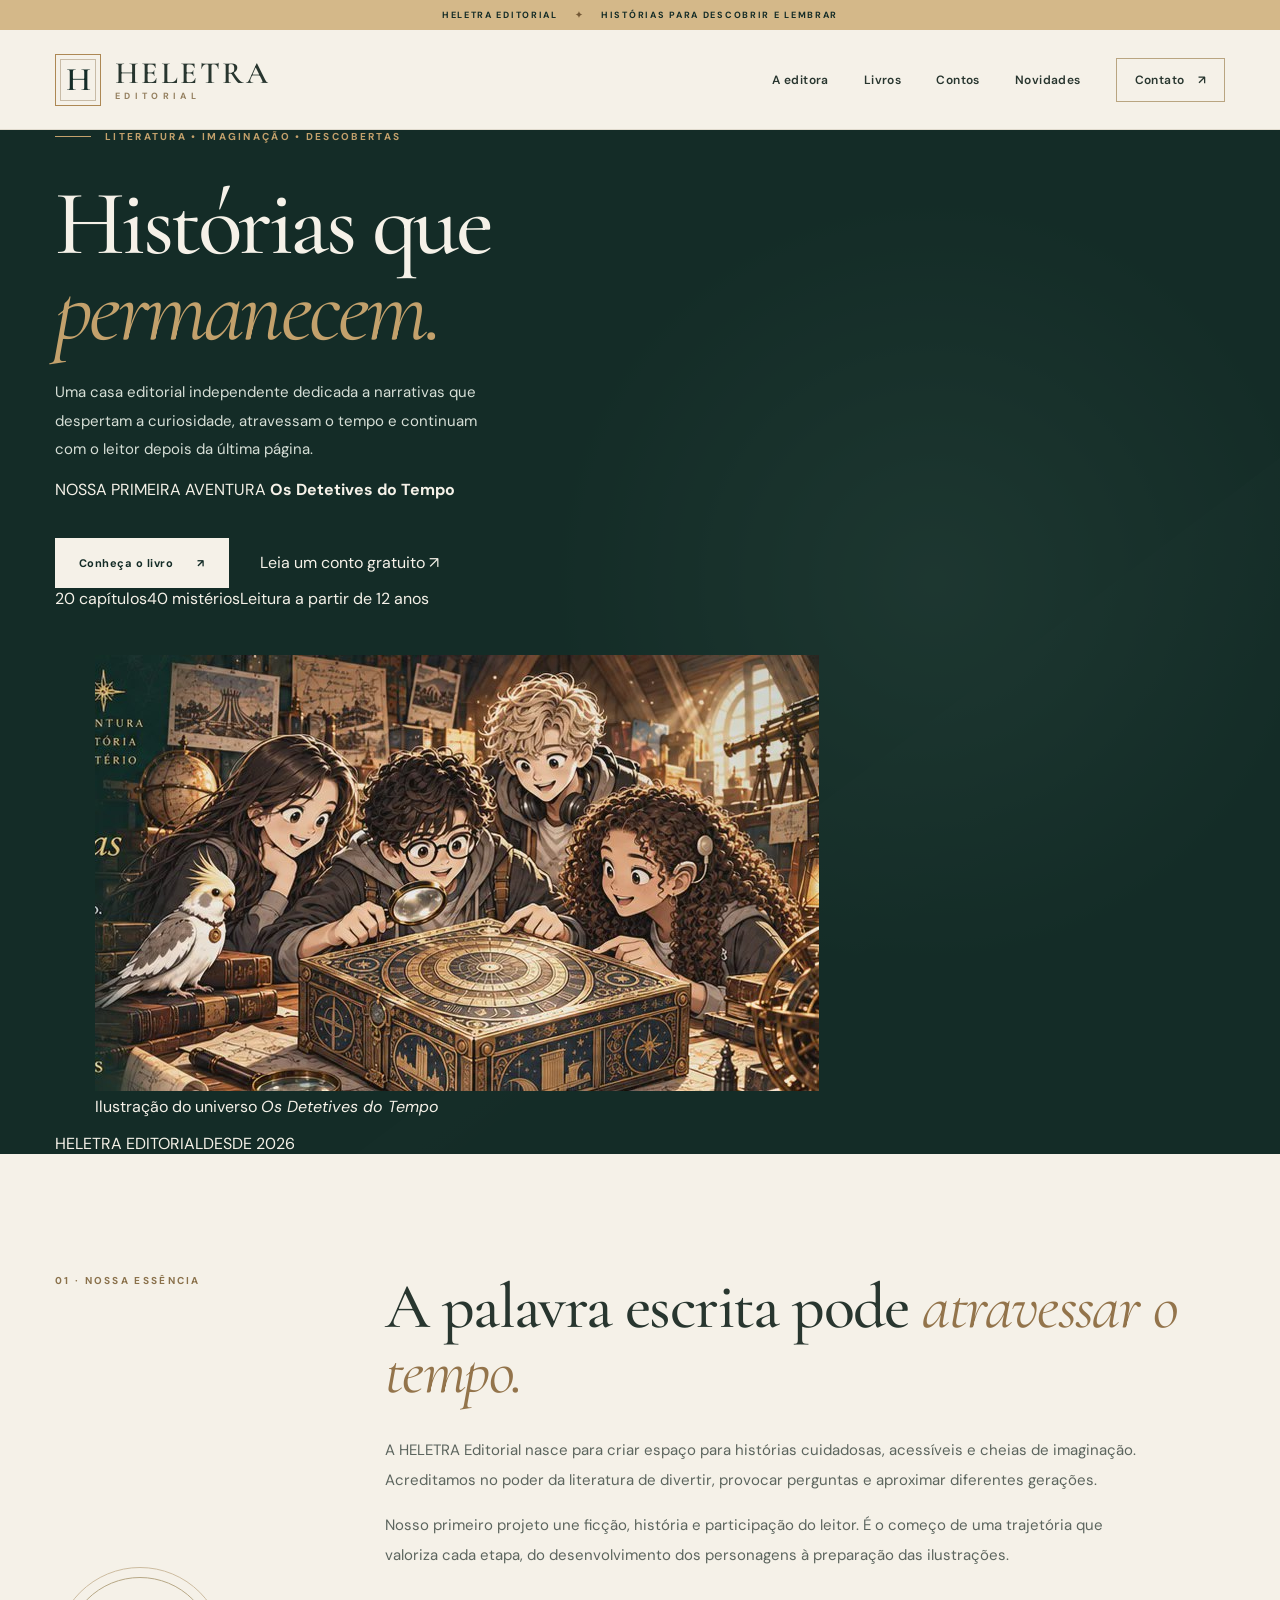
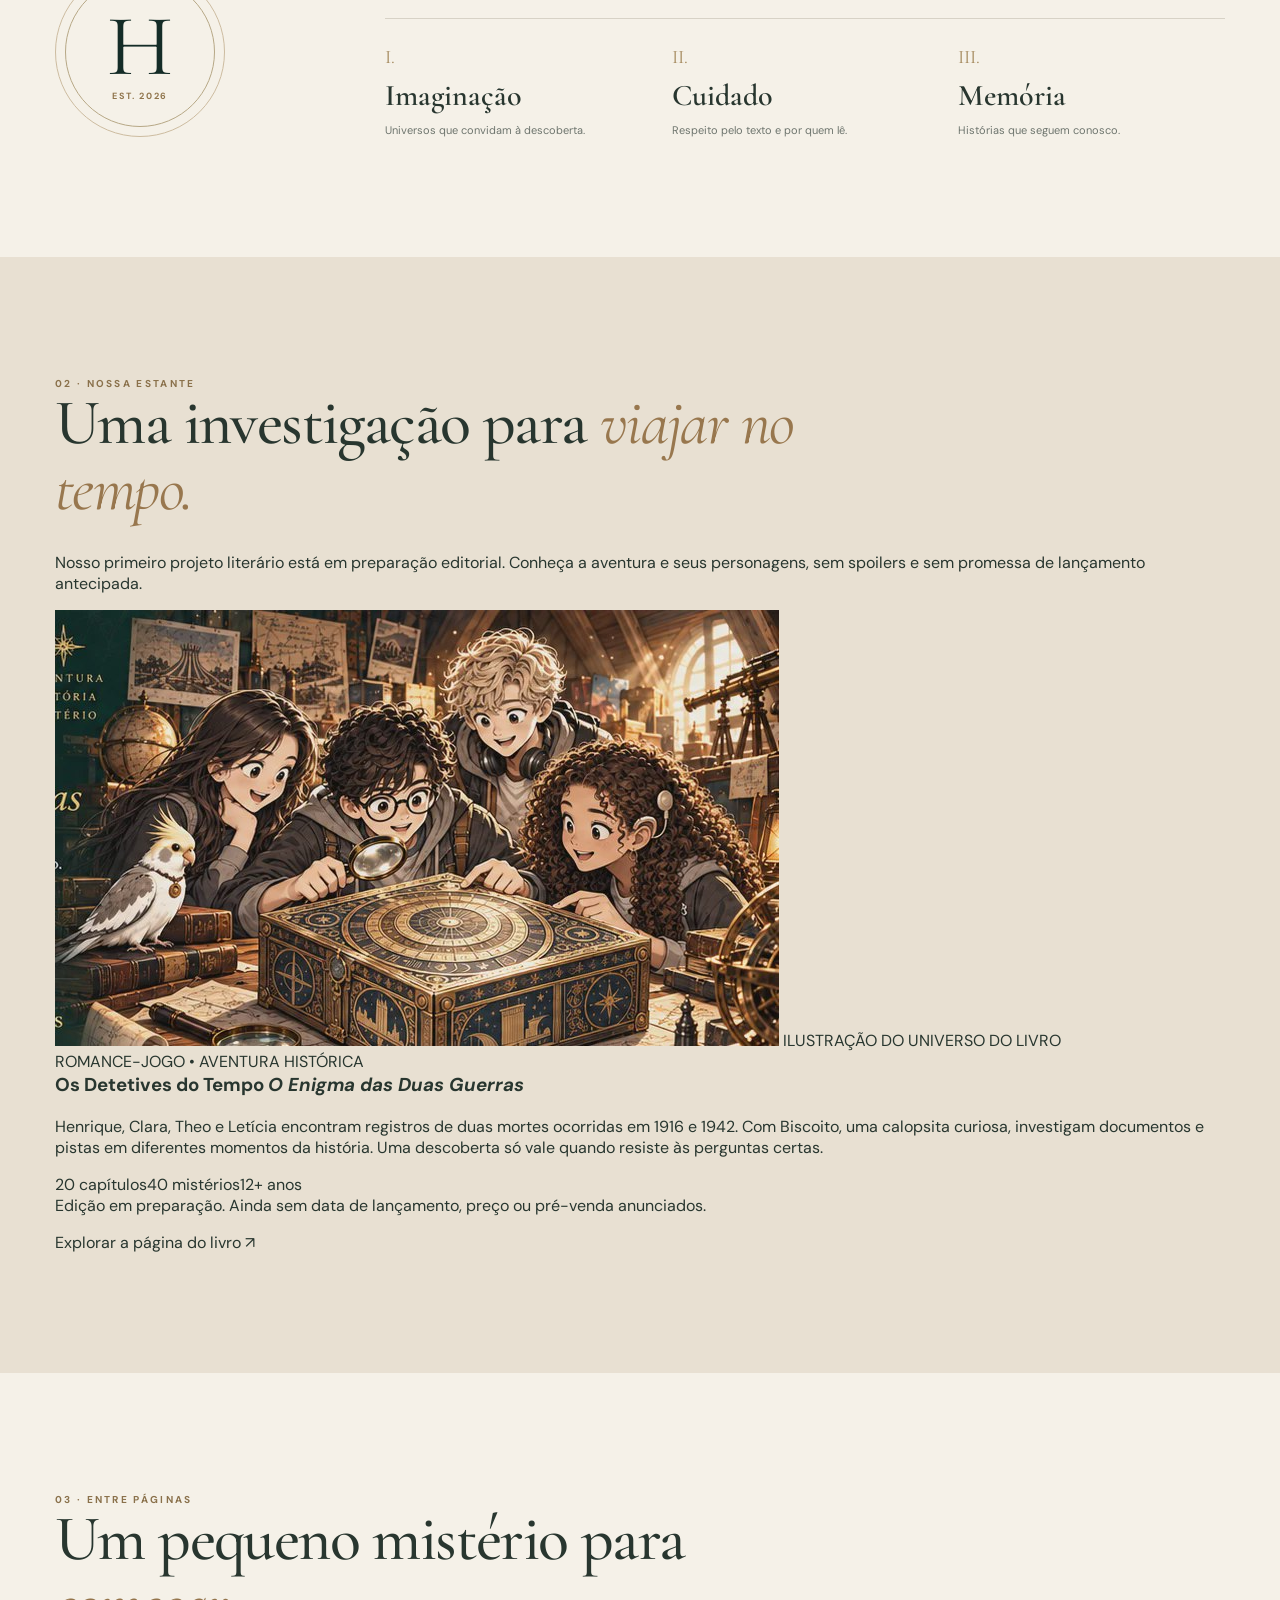
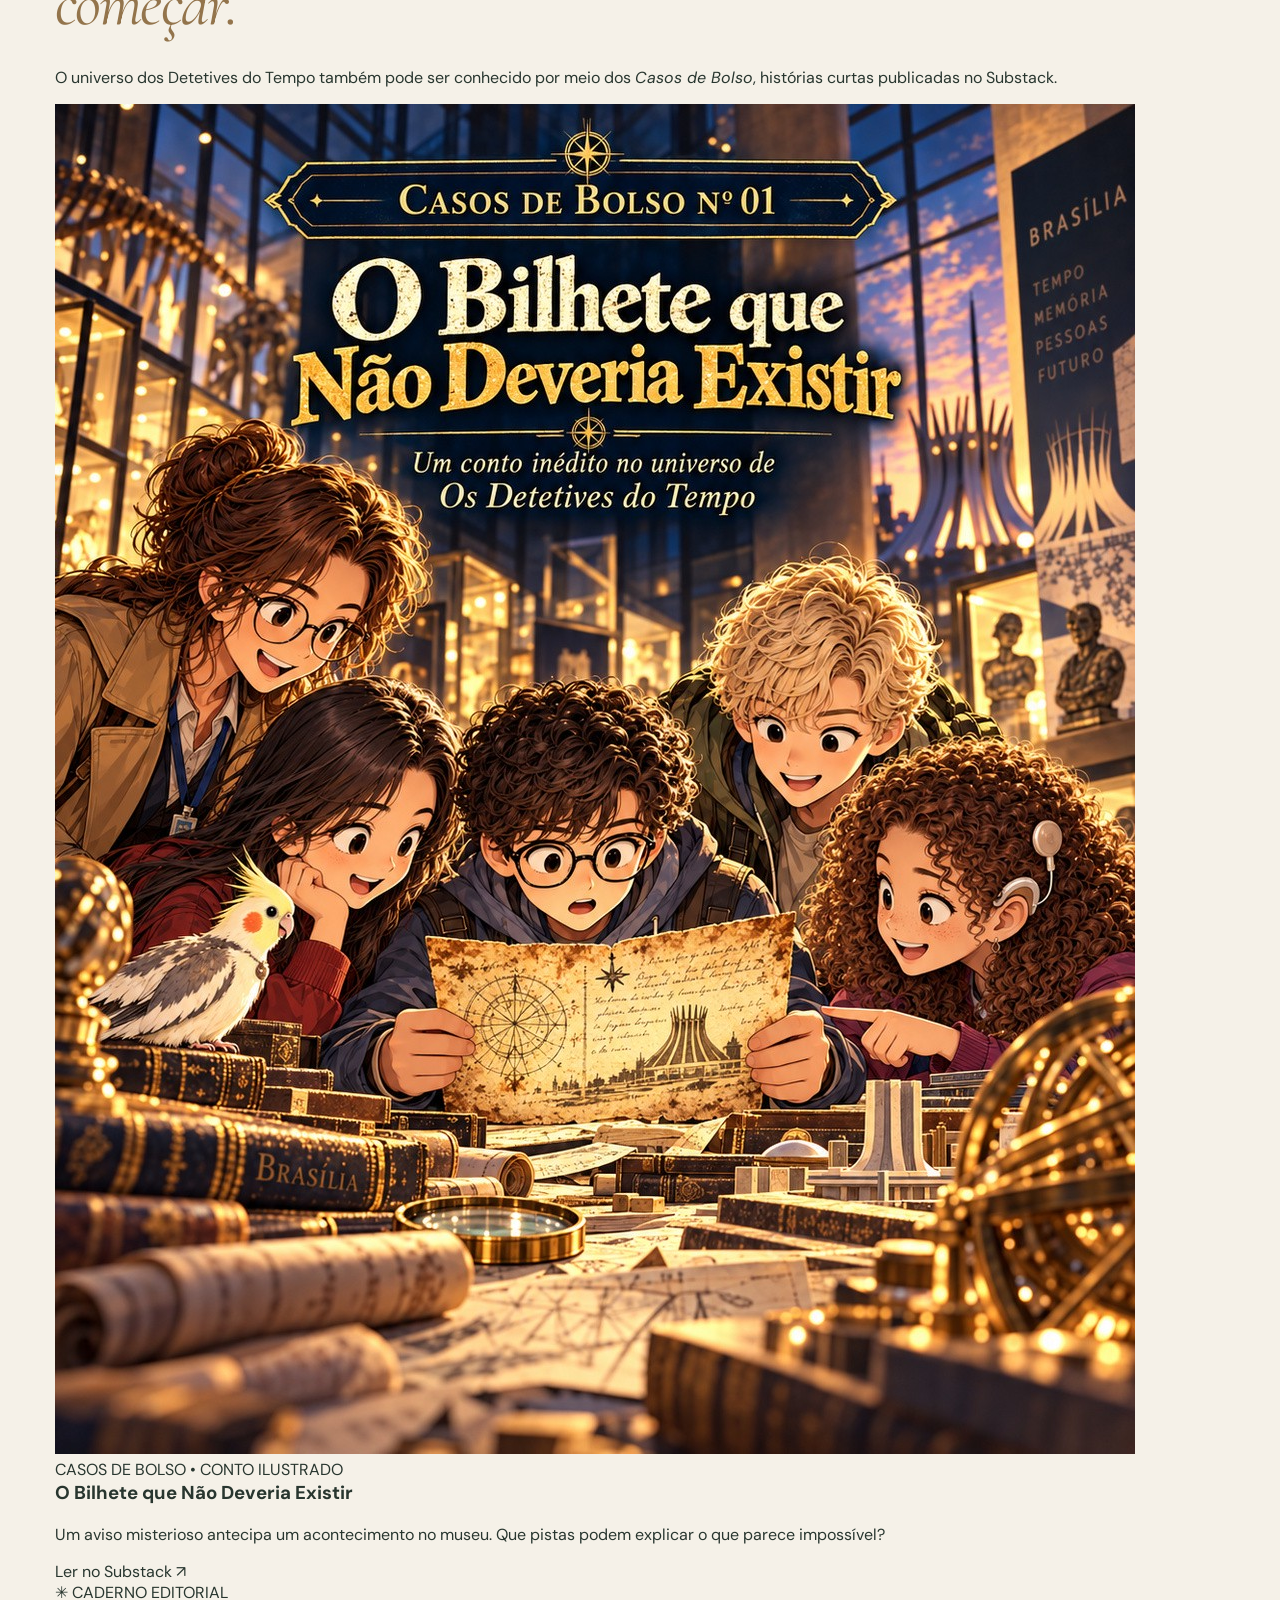
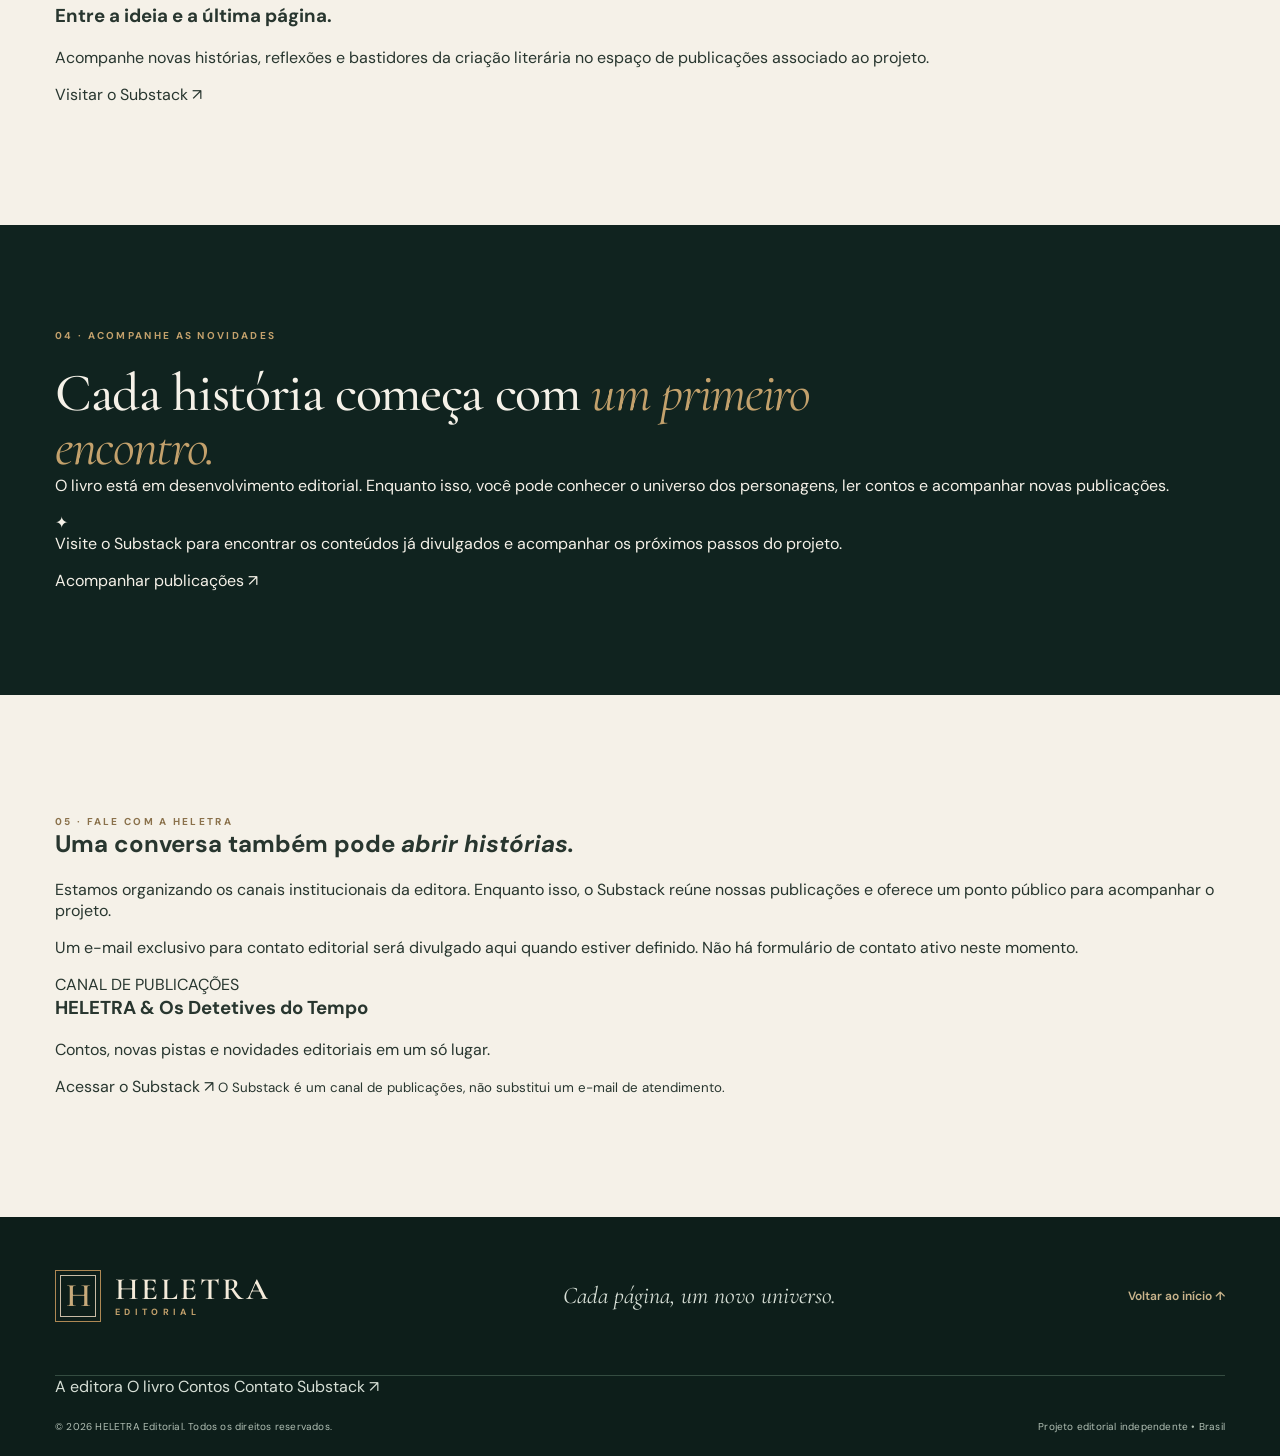
==== commit a84432f4: "Reformula página inicial com livro, Substack e contato editorial" ====
--- a/index.html
+++ b/index.html
@@ -1,166 +1,209 @@
-<!DOCTYPE html>
+<!doctype html>
 <html lang="pt-BR">
 <head>
-  <meta charset="UTF-8" />
-  <meta name="viewport" content="width=device-width, initial-scale=1" />
-  <meta name="description" content="HELETRA Editorial — uma nova casa para histórias que merecem ser lidas. Livros, contos e novas perspectivas. Primeiro lançamento em preparação." />
-  <meta name="theme-color" content="#142c27" />
-  <meta property="og:type" content="website" />
-  <meta property="og:title" content="HELETRA Editorial — Cada página, um novo universo" />
-  <meta property="og:description" content="Uma nova casa editorial independente. Nosso primeiro lançamento está em preparação." />
-  <meta property="og:locale" content="pt_BR" />
-  <meta name="robots" content="index,follow" />
-  <title>HELETRA Editorial — Cada página, um novo universo</title>
-  <link rel="icon" type="image/svg+xml" href="assets/favicon.svg" />
-  <link rel="preconnect" href="https://fonts.googleapis.com" />
-  <link rel="preconnect" href="https://fonts.gstatic.com" crossorigin />
-  <link href="https://fonts.googleapis.com/css2?family=Cormorant+Garamond:wght@400;500;600;700&family=DM+Sans:wght@400;500;600;700&display=swap" rel="stylesheet" />
-  <link rel="stylesheet" href="styles.css" />
+  <meta charset="UTF-8">
+  <meta name="viewport" content="width=device-width, initial-scale=1">
+  <meta name="theme-color" content="#142c27">
+  <meta name="description" content="Conheça a HELETRA Editorial, editora independente de histórias que permanecem. Descubra Os Detetives do Tempo e leia contos gratuitos no Substack.">
+  <meta name="robots" content="index,follow,max-image-preview:large">
+  <link rel="canonical" href="https://heletra.com.br/">
+  <meta property="og:type" content="website">
+  <meta property="og:site_name" content="HELETRA Editorial">
+  <meta property="og:locale" content="pt_BR">
+  <meta property="og:url" content="https://heletra.com.br/">
+  <meta property="og:title" content="HELETRA Editorial | Histórias que permanecem">
+  <meta property="og:description" content="Conheça Os Detetives do Tempo e descubra contos gratuitos de mistério e aventura histórica.">
+  <meta property="og:image" content="https://heletra.com.br/assets/livro/cena-principal.jpg">
+  <meta property="og:image:alt" content="Os Detetives do Tempo reunidos em torno da caixa-relógio astronômica">
+  <meta name="twitter:card" content="summary_large_image">
+  <title>HELETRA Editorial | Livros, mistérios e histórias que permanecem</title>
+  <link rel="icon" type="image/svg+xml" href="assets/favicon.svg">
+  <link rel="preconnect" href="https://fonts.googleapis.com">
+  <link rel="preconnect" href="https://fonts.gstatic.com" crossorigin>
+  <link href="https://fonts.googleapis.com/css2?family=Cormorant+Garamond:wght@400;500;600;700&family=DM+Sans:wght@400;500;600;700&display=swap" rel="stylesheet">
+  <link rel="stylesheet" href="styles.css">
+  <script type="application/ld+json">
+  {
+    "@context": "https://schema.org",
+    "@graph": [
+      {
+        "@type": "Organization",
+        "@id": "https://heletra.com.br/#editora",
+        "name": "HELETRA Editorial",
+        "url": "https://heletra.com.br/",
+        "sameAs": ["https://davidornellas.substack.com/"]
+      },
+      {
+        "@type": "WebSite",
+        "@id": "https://heletra.com.br/#site",
+        "name": "HELETRA Editorial",
+        "url": "https://heletra.com.br/",
+        "inLanguage": "pt-BR",
+        "publisher": {"@id": "https://heletra.com.br/#editora"}
+      }
+    ]
+  }
+  </script>
 </head>
 <body>
   <a class="skip-link" href="#conteudo">Ir para o conteúdo</a>
-  <div class="topline">UMA NOVA CASA PARA GRANDES HISTÓRIAS <span aria-hidden="true">✦</span> PRIMEIRO LANÇAMENTO EM PREPARAÇÃO</div>
+  <div class="topline">HELETRA EDITORIAL <span aria-hidden="true">✦</span> HISTÓRIAS PARA DESCOBRIR E LEMBRAR</div>
   <header class="site-header" id="inicio">
     <div class="container header-content">
-      <a class="brand" href="#inicio" aria-label="HELETRA Editorial — início">
+      <a class="brand" href="#inicio" aria-label="HELETRA Editorial, início">
         <span class="brand-mark" aria-hidden="true">H</span>
         <span class="brand-type"><strong>HELETRA</strong><small>EDITORIAL</small></span>
       </a>
-      <button class="menu-toggle" type="button" aria-expanded="false" aria-controls="nav-principal" aria-label="Abrir menu">
-        <span></span><span></span><span></span>
-      </button>
+      <button class="menu-toggle" type="button" aria-expanded="false" aria-controls="nav-principal" aria-label="Abrir menu"><span></span><span></span><span></span></button>
       <nav class="nav" id="nav-principal" aria-label="Navegação principal">
         <a href="#editora">A editora</a>
         <a href="#livros">Livros</a>
-        <a href="#contos">Contos & leituras</a>
-        <a class="nav-highlight" href="#novidades">Novidades <span aria-hidden="true">↗</span></a>
+        <a href="#contos">Contos</a>
+        <a href="#novidades">Novidades</a>
+        <a class="nav-highlight" href="#contato">Contato <span aria-hidden="true">↗</span></a>
       </nav>
     </div>
   </header>
-
   <main id="conteudo">
-    <section class="hero" aria-labelledby="hero-title">
-      <div class="container hero-grid">
+    <section class="hero home-hero" aria-labelledby="hero-title">
+      <div class="container home-hero-grid">
         <div class="hero-content">
-          <div class="eyebrow"><span class="eyebrow-line" aria-hidden="true"></span> LITERATURA • IMAGINAÇÃO • PERMANÊNCIA</div>
+          <div class="eyebrow"><span class="eyebrow-line" aria-hidden="true"></span> LITERATURA • IMAGINAÇÃO • DESCOBERTAS</div>
           <h1 id="hero-title">Histórias que <em>permanecem.</em></h1>
-          <p class="hero-description">Há livros que terminam na última página. Outros continuam conosco. A HELETRA Editorial nasce para dar espaço às histórias que merecem ser contadas — e lembradas.</p>
+          <p class="hero-description">Uma casa editorial independente dedicada a narrativas que despertam a curiosidade, atravessam o tempo e continuam com o leitor depois da última página.</p>
+          <p class="home-hero-booknote">NOSSA PRIMEIRA AVENTURA <strong>Os Detetives do Tempo</strong></p>
           <div class="hero-actions">
-            <a class="button button-light" href="#editora">Descubra a HELETRA <span aria-hidden="true">↗</span></a>
-            <a class="text-link" href="#livros">Conheça Os Detetives do Tempo <span aria-hidden="true">↗</span></a>
-          </div>
-          <div class="hero-note"><span class="asterisk" aria-hidden="true">✳</span><span>Uma nova marca editorial.<br/>Um universo de possibilidades.</span></div>
-        </div>
-        <div class="hero-art" aria-label="Composição gráfica de um livro conceitual da HELETRA Editorial, sem representar uma capa definitiva">
-          <div class="orbit orbit-one" aria-hidden="true"></div>
-          <div class="orbit orbit-two" aria-hidden="true"></div>
-          <div class="book-shadow" aria-hidden="true"></div>
-          <div class="book-object">
-            <div class="book-spine" aria-hidden="true"></div>
-            <div class="book-cover">
-              <span class="cover-top">HELETRA <span>EDITORIAL</span></span>
-              <div class="cover-ornament" aria-hidden="true"><span>✧</span></div>
-              <span class="cover-title">O primeiro<br/><em>capítulo</em><br/>vem aí.</span>
-              <span class="cover-rule" aria-hidden="true"></span>
-              <span class="cover-foot">EM PREPARAÇÃO</span>
-            </div>
-          </div>
-          <p class="art-caption">Representação conceitual. Não é a capa do livro.</p>
-        </div>
-      </div>
-      <div class="hero-index" aria-hidden="true"><span>01 / 04</span><div></div><span>PALAVRAS PARA O FUTURO</span></div>
+            <a class="button button-light" href="os-detetives-do-tempo.html">Conheça o livro <span aria-hidden="true">↗</span></a>
+            <a class="home-text-link" href="#contos">Leia um conto gratuito <span aria-hidden="true">↗</span></a>
+          </div>
+          <div class="home-hero-details"><span>20 capítulos</span><span>40 mistérios</span><span>Leitura a partir de 12 anos</span></div>
+        </div>
+        <figure class="home-hero-visual">
+          <img src="assets/livro/cena-principal.jpg" width="724" height="436" alt="Os quatro detetives e Biscoito em torno da caixa-relógio, em uma cena de investigação histórica" decoding="async" fetchpriority="high">
+          <figcaption>Ilustração do universo <em>Os Detetives do Tempo</em></figcaption>
+        </figure>
+      </div>
+      <div class="container home-hero-bottom"><span>HELETRA EDITORIAL</span><span>DESDE 2026</span></div>
     </section>
 
     <section class="section-about section-padding" id="editora" aria-labelledby="about-title">
       <div class="container about-grid">
         <div class="about-side">
-          <span class="section-number">01 — NOSSA ESSÊNCIA</span>
+          <span class="section-number">01 · NOSSA ESSÊNCIA</span>
           <div class="seal" aria-hidden="true"><span>H</span><small>EST. 2026</small></div>
         </div>
         <div class="about-content">
-          <h2 id="about-title">A palavra escrita tem o poder de <em>atravessar o tempo.</em></h2>
-          <p>Acreditamos em uma literatura feita com intenção, sensibilidade e respeito por quem lê. Nossa proposta é reunir narrativas capazes de despertar perguntas, emoções e novas perspectivas.</p>
-          <p>Independente por escolha, a HELETRA começa sua trajetória com o cuidado que toda história merece — da primeira ideia à última página.</p>
+          <h2 id="about-title">A palavra escrita pode <em>atravessar o tempo.</em></h2>
+          <p>A HELETRA Editorial nasce para criar espaço para histórias cuidadosas, acessíveis e cheias de imaginação. Acreditamos no poder da literatura de divertir, provocar perguntas e aproximar diferentes gerações.</p>
+          <p>Nosso primeiro projeto une ficção, história e participação do leitor. É o começo de uma trajetória que valoriza cada etapa, do desenvolvimento dos personagens à preparação das ilustrações.</p>
           <div class="values" aria-label="Valores editoriais">
-            <div><span class="value-number">I.</span><strong>Imaginação</strong><small>Novos mundos para descobrir.</small></div>
-            <div><span class="value-number">II.</span><strong>Cuidado</strong><small>Respeito por cada palavra.</small></div>
-            <div><span class="value-number">III.</span><strong>Legado</strong><small>Histórias para permanecer.</small></div>
-          </div>
-        </div>
-      </div>
-    </section>
-
-    <section class="section-books section-padding" id="livros" aria-labelledby="books-title">
-      <div class="container books-layout">
-        <div class="books-heading">
-          <span class="section-number inverse">02 — NOSSA ESTANTE</span>
-          <h2 id="books-title">O próximo livro que você vai lembrar pode estar <em>nascendo agora.</em></h2>
-          <p>Conheça o primeiro projeto literário da HELETRA: uma aventura infantojuvenil que combina mistério, viagens no tempo e investigação histórica. O livro está em desenvolvimento editorial, sem data de lançamento anunciada.</p>
-          <article class="featured-book" aria-labelledby="featured-book-title">
-            <div class="featured-book-cover" aria-hidden="true">
-              <span class="featured-cover-series">HELETRA EDITORIAL</span>
-              <span class="featured-cover-icon">✧</span>
-              <span class="featured-cover-title">OS DETETIVES<br>DO TEMPO</span>
-              <span class="featured-cover-subtitle">O ENIGMA DAS DUAS GUERRAS</span>
-              <small>IDENTIDADE VISUAL PROVISÓRIA</small>
-            </div>
-            <div class="featured-book-info">
-              <span class="featured-kicker">PRIMEIRO PROJETO EDITORIAL</span>
-              <h3 id="featured-book-title">Os Detetives do Tempo <em>O Enigma das Duas Guerras</em></h3>
-              <p>Henrique, Clara, Theo e Letícia descobrem registros de duas mortes ocorridas em 1916 e 1942. Com Biscoito, uma calopsita curiosa, investigam documentos e enigmas que atravessam duas guerras mundiais. Cada pista exige distinguir fatos, hipóteses e provas.</p>
-              <p class="featured-book-meta"><strong>Leitores:</strong> a partir de 12 anos <span aria-hidden="true">•</span> <strong>Formato:</strong> romance-jogo com 40 mistérios</p>
-              <span class="featured-book-status">EM PREPARAÇÃO EDITORIAL</span><a class="featured-book-link" href="os-detetives-do-tempo.html">Conheça o livro →</a>
+            <div><span class="value-number">I.</span><strong>Imaginação</strong><small>Universos que convidam à descoberta.</small></div>
+            <div><span class="value-number">II.</span><strong>Cuidado</strong><small>Respeito pelo texto e por quem lê.</small></div>
+            <div><span class="value-number">III.</span><strong>Memória</strong><small>Histórias que seguem conosco.</small></div>
+          </div>
+        </div>
+      </div>
+    </section>
+
+    <section class="section-books section-padding home-books" id="livros" aria-labelledby="books-title">
+      <div class="container">
+        <div class="home-section-heading">
+          <span class="section-number">02 · NOSSA ESTANTE</span>
+          <h2 id="books-title">Uma investigação para <em>viajar no tempo.</em></h2>
+          <p>Nosso primeiro projeto literário está em preparação editorial. Conheça a aventura e seus personagens, sem spoilers e sem promessa de lançamento antecipada.</p>
+        </div>
+        <article class="home-featured-book" aria-labelledby="featured-book-title">
+          <div class="home-featured-art">
+            <img src="assets/livro/cena-principal.jpg" width="724" height="436" loading="lazy" decoding="async" alt="Os Detetives do Tempo investigam a caixa-relógio astronômica">
+            <span class="home-art-label">ILUSTRAÇÃO DO UNIVERSO DO LIVRO</span>
+          </div>
+          <div class="home-featured-content">
+            <span class="home-kicker">ROMANCE-JOGO • AVENTURA HISTÓRICA</span>
+            <h3 id="featured-book-title">Os Detetives do Tempo <em>O Enigma das Duas Guerras</em></h3>
+            <p>Henrique, Clara, Theo e Letícia encontram registros de duas mortes ocorridas em 1916 e 1942. Com Biscoito, uma calopsita curiosa, investigam documentos e pistas em diferentes momentos da história. Uma descoberta só vale quando resiste às perguntas certas.</p>
+            <div class="home-featured-meta"><span>20 capítulos</span><span>40 mistérios</span><span>12+ anos</span></div>
+            <p class="home-preparing">Edição em preparação. Ainda sem data de lançamento, preço ou pré-venda anunciados.</p>
+            <a href="os-detetives-do-tempo.html" class="home-button-dark">Explorar a página do livro <span aria-hidden="true">↗</span></a>
+          </div>
+        </article>
+      </div>
+    </section>
+
+    <section class="section-journal section-padding home-journal" id="contos" aria-labelledby="journal-title">
+      <div class="container">
+        <div class="home-section-heading">
+          <span class="section-number">03 · ENTRE PÁGINAS</span>
+          <h2 id="journal-title">Um pequeno mistério para <em>começar.</em></h2>
+          <p>O universo dos Detetives do Tempo também pode ser conhecido por meio dos <em>Casos de Bolso</em>, histórias curtas publicadas no Substack.</p>
+        </div>
+        <div class="home-reading-grid">
+          <article class="home-story-feature">
+            <div class="home-story-image"><img src="assets/livro/caso-de-bolso-01.jpg" width="1080" height="1350" alt="Primeira imagem do carrossel do conto O Bilhete que Não Deveria Existir" loading="lazy" decoding="async"></div>
+            <div class="home-story-content">
+              <span class="home-kicker">CASOS DE BOLSO • CONTO ILUSTRADO</span>
+              <h3>O Bilhete que Não Deveria Existir</h3>
+              <p>Um aviso misterioso antecipa um acontecimento no museu. Que pistas podem explicar o que parece impossível?</p>
+              <a class="home-inline-link" href="https://davidornellas.substack.com/p/o-bilhete-que-nao-deveria-existir" target="_blank" rel="noopener noreferrer">Ler no Substack <span aria-hidden="true">↗</span></a>
             </div>
           </article>
-          <span class="pill"><span class="pill-dot" aria-hidden="true"></span> PRIMEIRO LANÇAMENTO EM BREVE</span>
-        </div>
-        <div class="books-symbol" aria-hidden="true"><div class="symbol-frame"><span>H</span><div class="symbol-line"></div><small>HELETRA EDITORIAL</small></div></div>
-      </div>
-    </section>
-
-    <section class="section-journal section-padding" id="contos" aria-labelledby="journal-title">
-      <div class="container">
-        <div class="section-header">
-          <div>
-            <span class="section-number">03 — ENTRE PÁGINAS</span>
-            <h2 id="journal-title">O prazer de ler começa <em>antes do livro.</em></h2>
-          </div>
-          <p>Um espaço para pequenos encontros com a literatura. Em breve, contos, fragmentos e reflexões do universo HELETRA.</p>
-        </div>
-        <div class="journal-grid">
-          <article class="journal-card">
-            <div class="journal-art art-one"><span aria-hidden="true">“</span><i aria-hidden="true"></i></div>
-            <div class="journal-copy"><small>CONTOS ILUSTRADOS</small><h3>Uma história de cada vez</h3><p>Textos curtos para abrir portas à imaginação. As primeiras publicações estão sendo preparadas.</p><span class="status">EM BREVE</span></div>
-          </article>
-          <article class="journal-card">
-            <div class="journal-art art-two"><div class="line-book" aria-hidden="true"><span></span><span></span><span></span></div></div>
-            <div class="journal-copy"><small>CADERNO EDITORIAL</small><h3>Notas à margem</h3><p>Bastidores, ideias e descobertas no caminho entre escrever um livro e encontrar seus leitores.</p><span class="status">EM BREVE</span></div>
-          </article>
-        </div>
-      </div>
-    </section>
-
-    <section class="section-news" id="novidades" aria-labelledby="news-title">
-      <div class="container news-layout">
+          <aside class="home-reading-aside">
+            <span class="home-reading-star" aria-hidden="true">✳</span>
+            <span class="home-kicker">CADERNO EDITORIAL</span>
+            <h3>Entre a ideia e a última página.</h3>
+            <p>Acompanhe novas histórias, reflexões e bastidores da criação literária no espaço de publicações associado ao projeto.</p>
+            <a class="home-inline-link" href="https://davidornellas.substack.com/" target="_blank" rel="noopener noreferrer">Visitar o Substack <span aria-hidden="true">↗</span></a>
+          </aside>
+        </div>
+      </div>
+    </section>
+
+    <section class="section-news home-news" id="novidades" aria-labelledby="news-title">
+      <div class="container home-news-grid">
         <div>
-          <span class="section-number inverse">04 — O QUE VEM DEPOIS</span>
-          <h2 id="news-title">Toda grande história começa com <em>um primeiro encontro.</em></h2>
-        </div>
-        <div class="news-aside">
-          <p>O site da HELETRA está sendo preparado. Em breve, esta página reunirá nosso primeiro livro, contos gratuitos e os canais oficiais para acompanhar os lançamentos.</p>
-          <div class="news-mark" aria-hidden="true">✶</div>
+          <span class="section-number inverse">04 · ACOMPANHE AS NOVIDADES</span>
+          <h2 id="news-title">Cada história começa com <em>um primeiro encontro.</em></h2>
+          <p>O livro está em desenvolvimento editorial. Enquanto isso, você pode conhecer o universo dos personagens, ler contos e acompanhar novas publicações.</p>
+        </div>
+        <div class="home-news-aside">
+          <span aria-hidden="true" class="home-news-symbol">✦</span>
+          <p>Visite o Substack para encontrar os conteúdos já divulgados e acompanhar os próximos passos do projeto.</p>
+          <a class="home-button-light" href="https://davidornellas.substack.com/" target="_blank" rel="noopener noreferrer">Acompanhar publicações <span aria-hidden="true">↗</span></a>
+        </div>
+      </div>
+    </section>
+
+    <section class="home-contact section-padding" id="contato" aria-labelledby="contact-title">
+      <div class="container home-contact-grid">
+        <div>
+          <span class="section-number">05 · FALE COM A HELETRA</span>
+          <h2 id="contact-title">Uma conversa também pode <em>abrir histórias.</em></h2>
+          <p>Estamos organizando os canais institucionais da editora. Enquanto isso, o Substack reúne nossas publicações e oferece um ponto público para acompanhar o projeto.</p>
+          <p class="home-contact-note">Um e-mail exclusivo para contato editorial será divulgado aqui quando estiver definido. Não há formulário de contato ativo neste momento.</p>
+        </div>
+        <div class="home-contact-panel">
+          <span class="home-kicker">CANAL DE PUBLICAÇÕES</span>
+          <h3>HELETRA &amp; Os Detetives do Tempo</h3>
+          <p>Contos, novas pistas e novidades editoriais em um só lugar.</p>
+          <a class="home-button-dark" href="https://davidornellas.substack.com/" target="_blank" rel="noopener noreferrer">Acessar o Substack <span aria-hidden="true">↗</span></a>
+          <small>O Substack é um canal de publicações, não substitui um e-mail de atendimento.</small>
         </div>
       </div>
     </section>
   </main>
-
   <footer class="site-footer">
     <div class="container footer-main">
       <div class="footer-brand"><span class="brand-mark" aria-hidden="true">H</span><div><strong>HELETRA</strong><small>EDITORIAL</small></div></div>
       <p>Cada página, um novo universo.</p>
       <a href="#inicio">Voltar ao início ↑</a>
     </div>
-    <div class="container footer-bottom"><span>© 2026 HELETRA Editorial. Todos os direitos reservados.</span><span>Identidade editorial independente • Brasil</span></div>
+    <div class="container home-footer-links">
+      <a href="#editora">A editora</a>
+      <a href="os-detetives-do-tempo.html">O livro</a>
+      <a href="#contos">Contos</a>
+      <a href="#contato">Contato</a>
+      <a href="https://davidornellas.substack.com/" target="_blank" rel="noopener noreferrer">Substack ↗</a>
+    </div>
+    <div class="container footer-bottom"><span>© 2026 HELETRA Editorial. Todos os direitos reservados.</span><span>Projeto editorial independente • Brasil</span></div>
   </footer>
   <script src="script.js" defer></script>
 </body>
--- a/styles.css
+++ b/styles.css
@@ -27,3 +27,5 @@
 .featured-book-meta{font-size:11px!important}
 .featured-book-status{font-size:10px;letter-spacing:.09em;font-weight:700;border:1px solid #aa916b;padding:9px 12px;color:#715b3c}
 @media(max-width:620px){.featured-book{grid-template-columns:1fr;padding:18px;gap:26px}.featured-book-cover{width:min(220px,100%);margin:auto}.featured-book-info{align-items:flex-start}}
+
+.featured-book-link{display:inline-flex;margin-top:15px;padding:11px 15px;background:#142c27;color:#f5f1e8;font-size:12px;font-weight:700;letter-spacing:.03em;transition:background .2s}.featured-book-link:hover{background:#305044}.featured-book-link:focus-visible{outline:3px solid #c3a16c;outline-offset:3px}
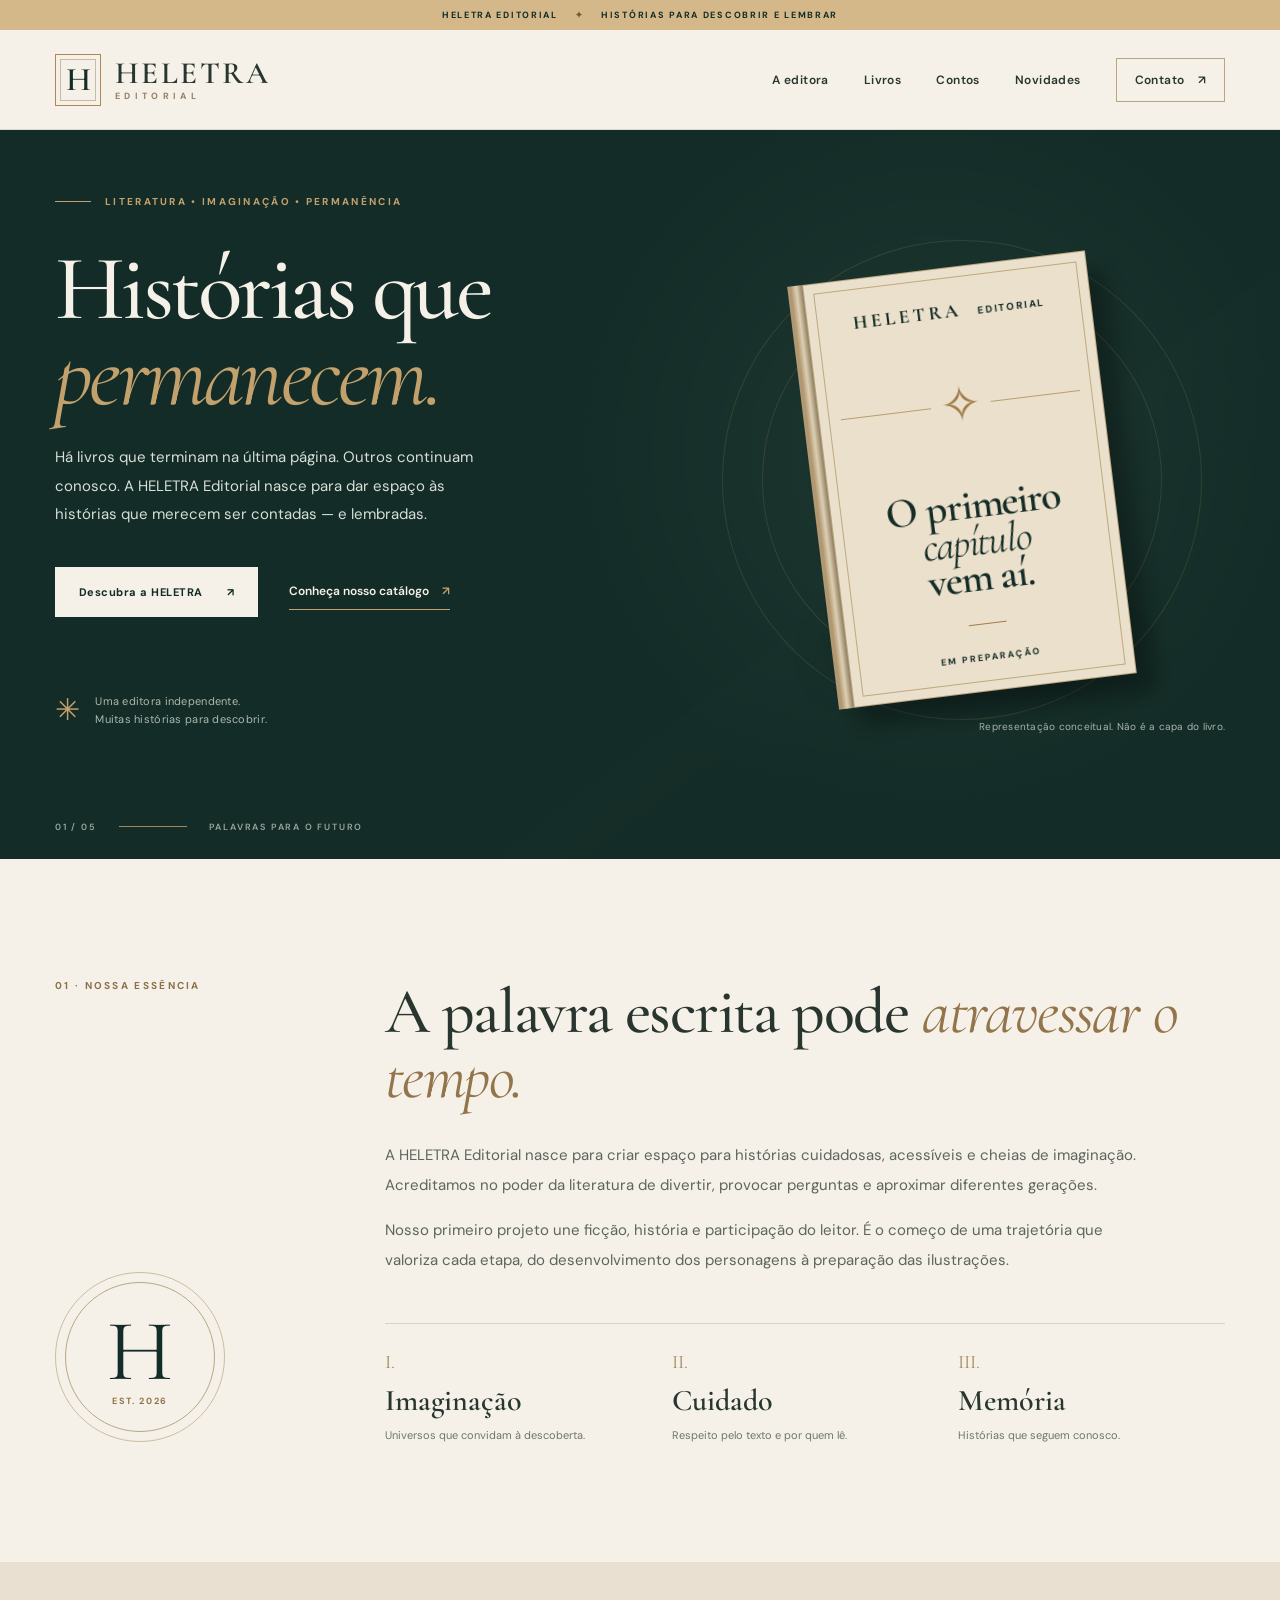
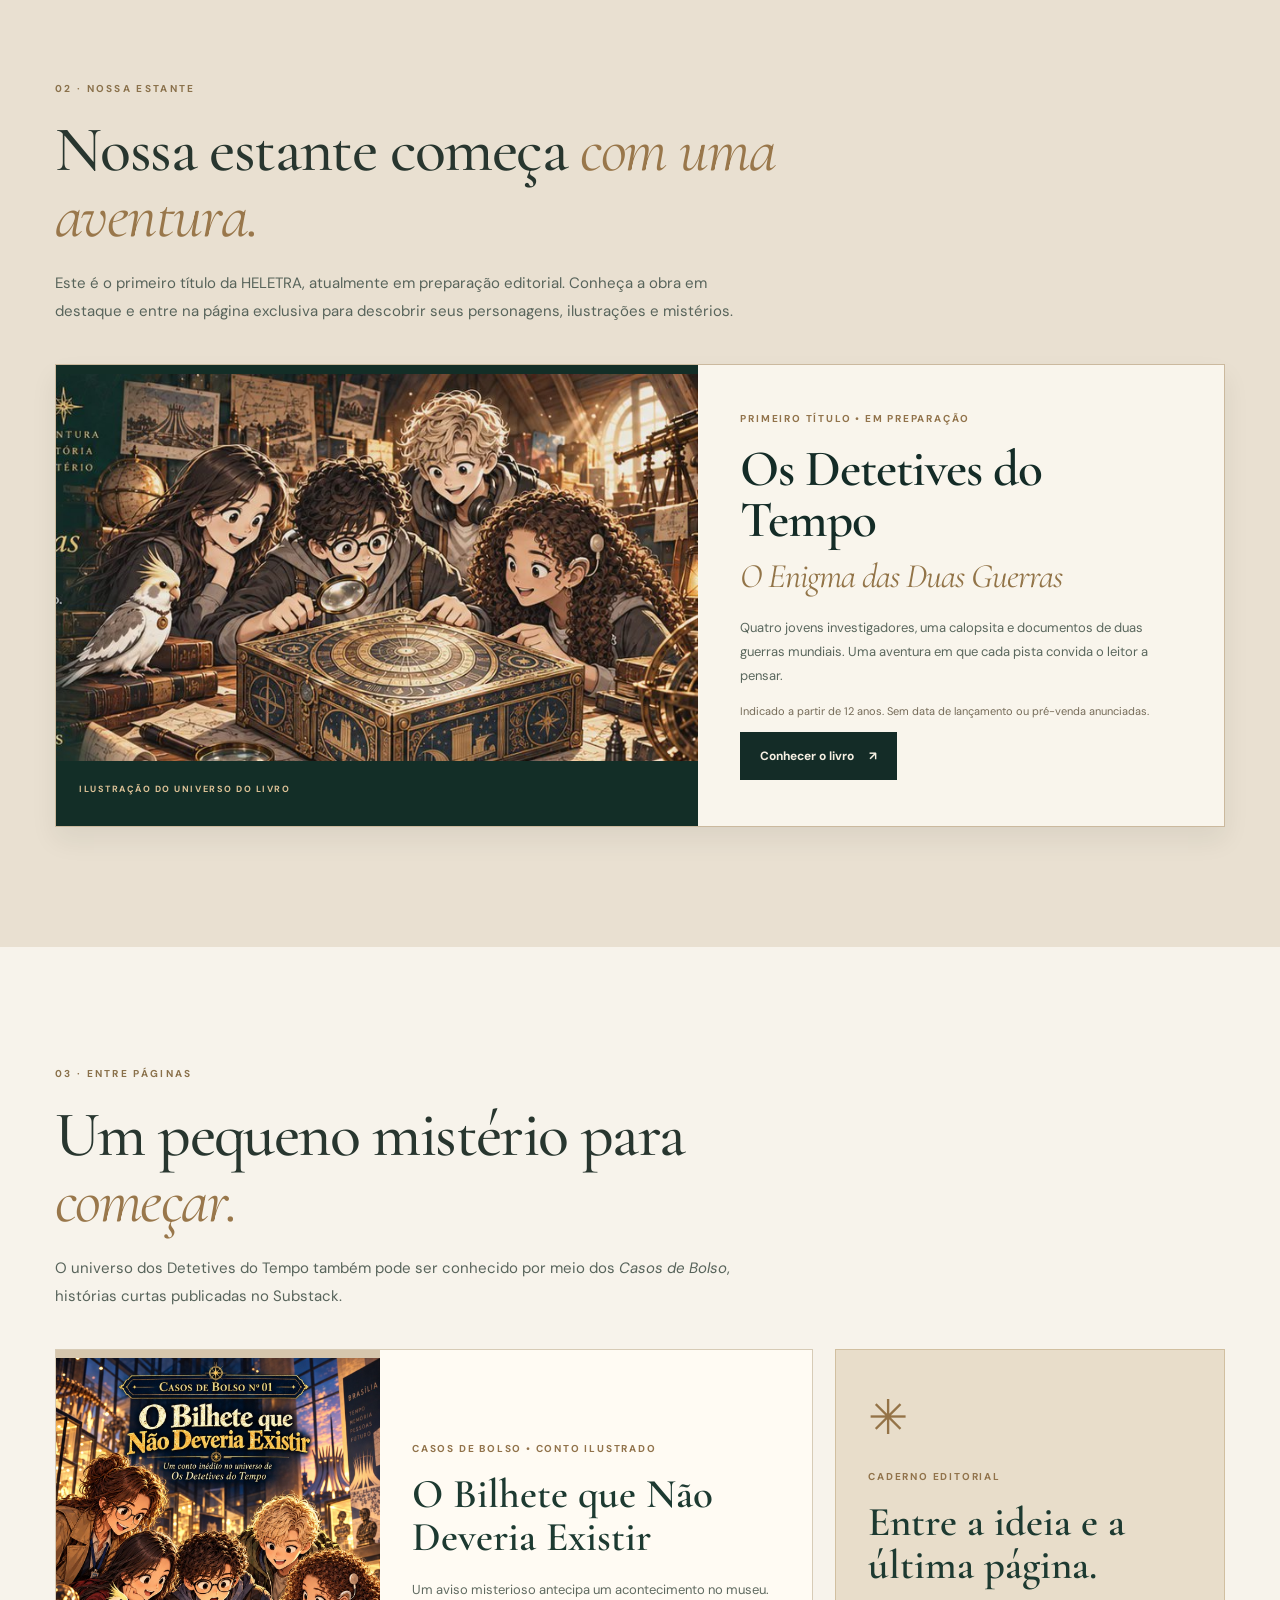
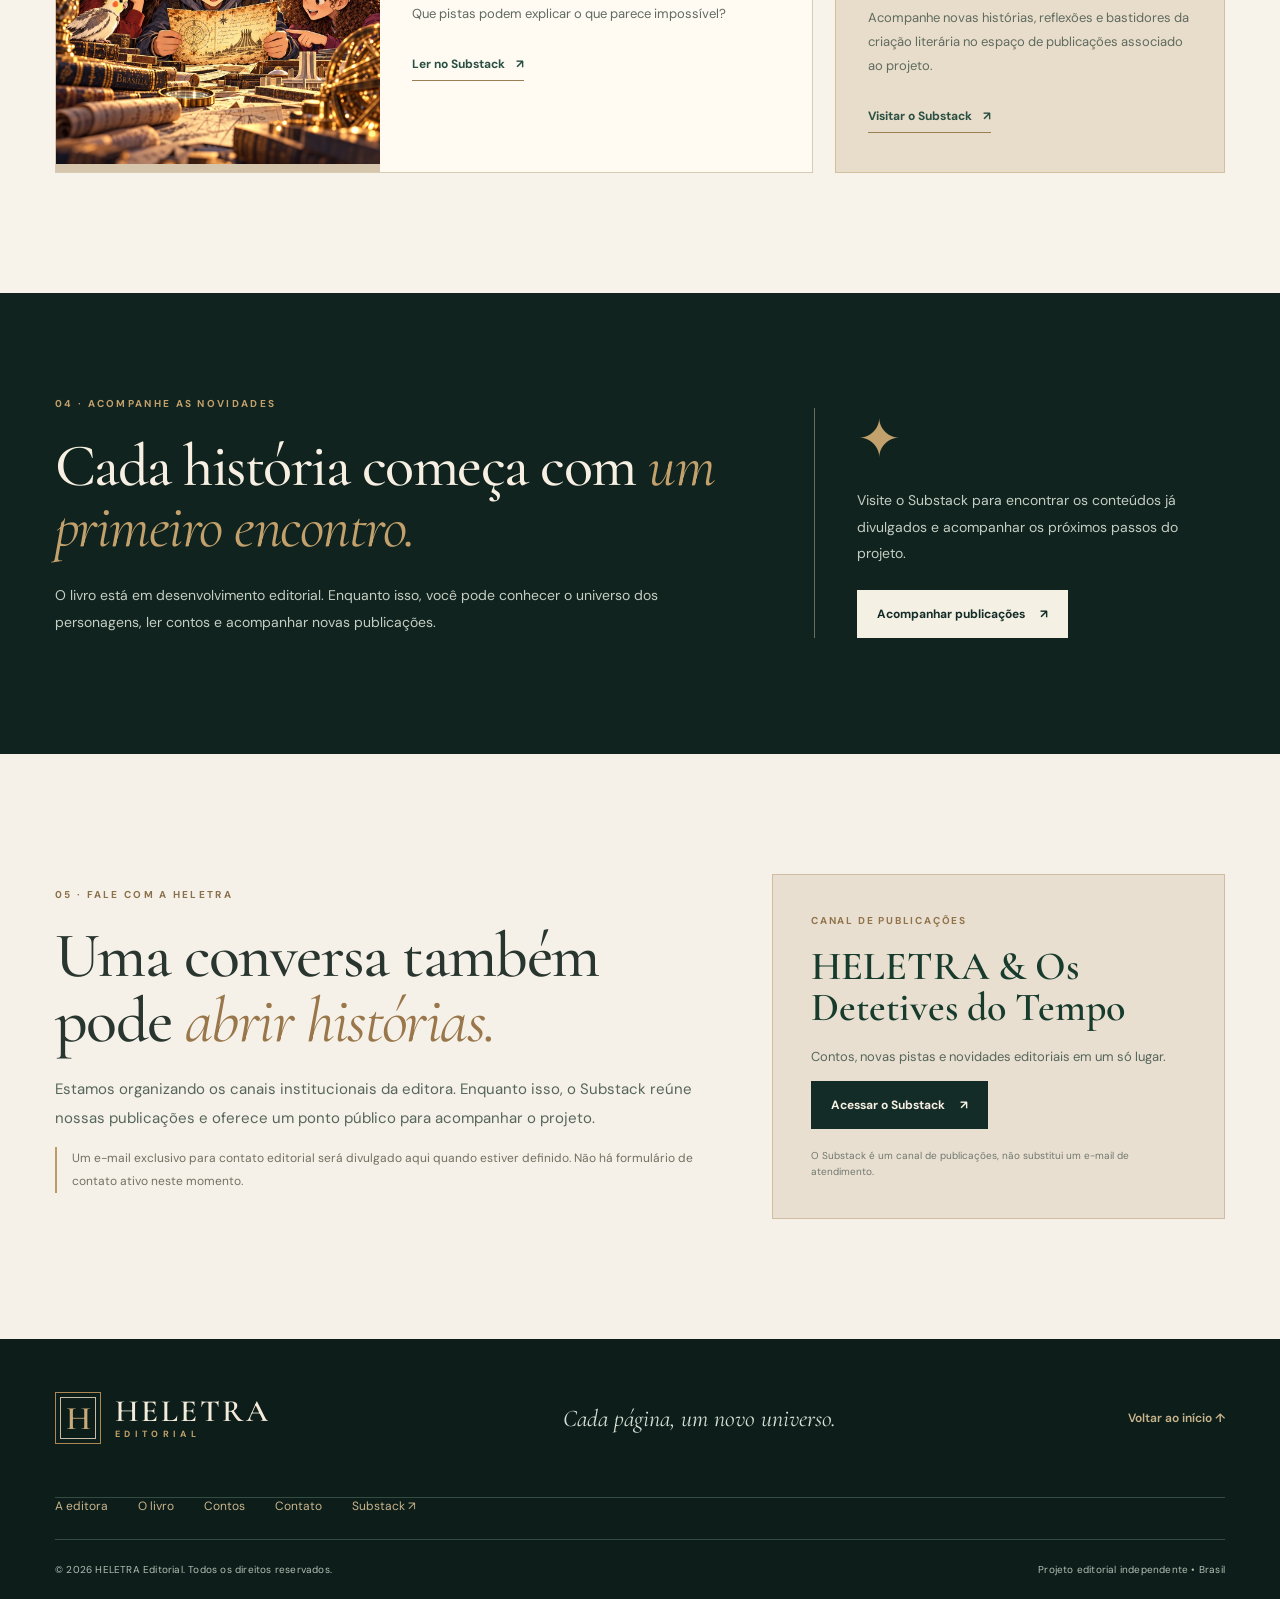
==== commit 3c71d4d0: "Restaura identidade editorial na abertura e reduz destaque do livro a um teaser único" ====
--- a/index.html
+++ b/index.html
@@ -65,25 +65,36 @@
     </div>
   </header>
   <main id="conteudo">
-    <section class="hero home-hero" aria-labelledby="hero-title">
-      <div class="container home-hero-grid">
+    <section class="hero" aria-labelledby="hero-title">
+      <div class="container hero-grid">
         <div class="hero-content">
-          <div class="eyebrow"><span class="eyebrow-line" aria-hidden="true"></span> LITERATURA • IMAGINAÇÃO • DESCOBERTAS</div>
+          <div class="eyebrow"><span class="eyebrow-line" aria-hidden="true"></span> LITERATURA • IMAGINAÇÃO • PERMANÊNCIA</div>
           <h1 id="hero-title">Histórias que <em>permanecem.</em></h1>
-          <p class="hero-description">Uma casa editorial independente dedicada a narrativas que despertam a curiosidade, atravessam o tempo e continuam com o leitor depois da última página.</p>
-          <p class="home-hero-booknote">NOSSA PRIMEIRA AVENTURA <strong>Os Detetives do Tempo</strong></p>
+          <p class="hero-description">Há livros que terminam na última página. Outros continuam conosco. A HELETRA Editorial nasce para dar espaço às histórias que merecem ser contadas — e lembradas.</p>
           <div class="hero-actions">
-            <a class="button button-light" href="os-detetives-do-tempo.html">Conheça o livro <span aria-hidden="true">↗</span></a>
-            <a class="home-text-link" href="#contos">Leia um conto gratuito <span aria-hidden="true">↗</span></a>
-          </div>
-          <div class="home-hero-details"><span>20 capítulos</span><span>40 mistérios</span><span>Leitura a partir de 12 anos</span></div>
-        </div>
-        <figure class="home-hero-visual">
-          <img src="assets/livro/cena-principal.jpg" width="724" height="436" alt="Os quatro detetives e Biscoito em torno da caixa-relógio, em uma cena de investigação histórica" decoding="async" fetchpriority="high">
-          <figcaption>Ilustração do universo <em>Os Detetives do Tempo</em></figcaption>
-        </figure>
-      </div>
-      <div class="container home-hero-bottom"><span>HELETRA EDITORIAL</span><span>DESDE 2026</span></div>
+            <a class="button button-light" href="#editora">Descubra a HELETRA <span aria-hidden="true">↗</span></a>
+            <a class="text-link" href="#livros">Conheça nosso catálogo <span aria-hidden="true">↗</span></a>
+          </div>
+          <div class="hero-note"><span class="asterisk" aria-hidden="true">✳</span><span>Uma editora independente.<br/>Muitas histórias para descobrir.</span></div>
+        </div>
+        <div class="hero-art" aria-label="Composição gráfica de um livro conceitual da HELETRA Editorial, sem representar uma capa definitiva">
+          <div class="orbit orbit-one" aria-hidden="true"></div>
+          <div class="orbit orbit-two" aria-hidden="true"></div>
+          <div class="book-shadow" aria-hidden="true"></div>
+          <div class="book-object">
+            <div class="book-spine" aria-hidden="true"></div>
+            <div class="book-cover">
+              <span class="cover-top">HELETRA <span>EDITORIAL</span></span>
+              <div class="cover-ornament" aria-hidden="true"><span>✧</span></div>
+              <span class="cover-title">O primeiro<br/><em>capítulo</em><br/>vem aí.</span>
+              <span class="cover-rule" aria-hidden="true"></span>
+              <span class="cover-foot">EM PREPARAÇÃO</span>
+            </div>
+          </div>
+          <p class="art-caption">Representação conceitual. Não é a capa do livro.</p>
+        </div>
+      </div>
+      <div class="hero-index" aria-hidden="true"><span>01 / 05</span><div></div><span>PALAVRAS PARA O FUTURO</span></div>
     </section>
 
     <section class="section-about section-padding" id="editora" aria-labelledby="about-title">
@@ -105,25 +116,24 @@
       </div>
     </section>
 
-    <section class="section-books section-padding home-books" id="livros" aria-labelledby="books-title">
+        <section class="section-books section-padding home-books" id="livros" aria-labelledby="books-title">
       <div class="container">
         <div class="home-section-heading">
           <span class="section-number">02 · NOSSA ESTANTE</span>
-          <h2 id="books-title">Uma investigação para <em>viajar no tempo.</em></h2>
-          <p>Nosso primeiro projeto literário está em preparação editorial. Conheça a aventura e seus personagens, sem spoilers e sem promessa de lançamento antecipada.</p>
-        </div>
-        <article class="home-featured-book" aria-labelledby="featured-book-title">
+          <h2 id="books-title">Nossa estante começa <em>com uma aventura.</em></h2>
+          <p>Este é o primeiro título da HELETRA, atualmente em preparação editorial. Conheça a obra em destaque e entre na página exclusiva para descobrir seus personagens, ilustrações e mistérios.</p>
+        </div>
+        <article class="home-featured-book home-book-teaser" aria-labelledby="featured-book-title">
           <div class="home-featured-art">
-            <img src="assets/livro/cena-principal.jpg" width="724" height="436" loading="lazy" decoding="async" alt="Os Detetives do Tempo investigam a caixa-relógio astronômica">
+            <img src="assets/livro/cena-principal.jpg" width="724" height="436" loading="lazy" decoding="async" alt="Os quatro Detetives do Tempo e Biscoito em torno da caixa-relógio astronômica">
             <span class="home-art-label">ILUSTRAÇÃO DO UNIVERSO DO LIVRO</span>
           </div>
           <div class="home-featured-content">
-            <span class="home-kicker">ROMANCE-JOGO • AVENTURA HISTÓRICA</span>
+            <span class="home-kicker">PRIMEIRO TÍTULO • EM PREPARAÇÃO</span>
             <h3 id="featured-book-title">Os Detetives do Tempo <em>O Enigma das Duas Guerras</em></h3>
-            <p>Henrique, Clara, Theo e Letícia encontram registros de duas mortes ocorridas em 1916 e 1942. Com Biscoito, uma calopsita curiosa, investigam documentos e pistas em diferentes momentos da história. Uma descoberta só vale quando resiste às perguntas certas.</p>
-            <div class="home-featured-meta"><span>20 capítulos</span><span>40 mistérios</span><span>12+ anos</span></div>
-            <p class="home-preparing">Edição em preparação. Ainda sem data de lançamento, preço ou pré-venda anunciados.</p>
-            <a href="os-detetives-do-tempo.html" class="home-button-dark">Explorar a página do livro <span aria-hidden="true">↗</span></a>
+            <p>Quatro jovens investigadores, uma calopsita e documentos de duas guerras mundiais. Uma aventura em que cada pista convida o leitor a pensar.</p>
+            <p class="home-preparing">Indicado a partir de 12 anos. Sem data de lançamento ou pré-venda anunciadas.</p>
+            <a href="os-detetives-do-tempo.html" class="home-button-dark">Conhecer o livro <span aria-hidden="true">↗</span></a>
           </div>
         </article>
       </div>
--- a/styles.css
+++ b/styles.css
@@ -29,3 +29,78 @@
 @media(max-width:620px){.featured-book{grid-template-columns:1fr;padding:18px;gap:26px}.featured-book-cover{width:min(220px,100%);margin:auto}.featured-book-info{align-items:flex-start}}
 
 .featured-book-link{display:inline-flex;margin-top:15px;padding:11px 15px;background:#142c27;color:#f5f1e8;font-size:12px;font-weight:700;letter-spacing:.03em;transition:background .2s}.featured-book-link:hover{background:#305044}.featured-book-link:focus-visible{outline:3px solid #c3a16c;outline-offset:3px}
+
+
+/* HELETRA • Página inicial, edição editorial em revisão */
+.home-hero-grid{position:relative;z-index:1;display:grid;grid-template-columns:1.03fr .97fr;align-items:center;gap:55px;min-height:640px;padding:72px 0 62px}
+.home-hero .hero-content{padding:0}
+.home-hero h1{font-size:clamp(68px,6.7vw,105px);max-width:640px}
+.home-hero .hero-description{font-size:15px;max-width:500px}
+.home-hero-booknote{margin:30px 0 0;font-size:10px;letter-spacing:.17em;color:#c3a16c}
+.home-hero-booknote strong{display:block;font:600 31px var(--display);letter-spacing:0;color:#f4eddc;margin-top:7px}
+.home-hero .hero-actions{gap:22px;flex-wrap:wrap;margin-top:28px}
+.home-text-link{font-size:12px;font-weight:700;color:#f0e3ca;border-bottom:1px solid #c3a16c;padding:11px 0}
+.home-text-link span{color:#c3a16c;margin-left:8px}
+.home-hero-details{display:flex;flex-wrap:wrap;gap:12px 21px;margin-top:55px;font-size:11px;color:#c9d3c7}
+.home-hero-details span{border-left:1px solid #b69863;padding-left:11px}
+.home-hero-visual{margin:0;min-width:0;position:relative}
+.home-hero-visual:before{content:'';position:absolute;inset:-21px 21px 21px -21px;border:1px solid #ba9b64;opacity:.43;pointer-events:none}
+.home-hero-visual img{display:block;width:100%;height:auto;aspect-ratio:724/436;object-fit:contain;border:1px solid #bba275;box-shadow:18px 22px 35px rgba(2,16,11,.36);position:relative}
+.home-hero-visual figcaption{text-align:right;margin-top:20px;color:#b8c7b8;font-size:11px}
+.home-hero-bottom{display:flex;justify-content:space-between;gap:14px;padding-bottom:24px;font-size:10px;color:#a7b7a9;letter-spacing:.18em}
+.home-section-heading{max-width:820px;margin-bottom:39px}
+.home-section-heading h2,.home-contact h2{font:500 clamp(46px,5vw,77px)/1.02 var(--display);letter-spacing:-.025em;margin:22px 0}
+.home-section-heading h2 em,.home-contact h2 em{font-weight:400;color:#99774b}
+.home-section-heading>p{font-size:15px;line-height:1.85;max-width:715px;color:#58645b}
+.home-books{background:#e9e0d1}
+.home-featured-book{display:grid;grid-template-columns:1.1fr .9fr;gap:0;border:1px solid #cbb99e;background:#f9f5ec;overflow:hidden;box-shadow:0 13px 25px rgba(34,40,30,.07)}
+.home-featured-art{background:#132e27;display:flex;flex-direction:column;justify-content:center;min-width:0}
+.home-featured-art img{width:100%;height:auto;aspect-ratio:724/436;object-fit:contain;display:block}
+.home-art-label{color:#ddc297;font-size:9px;font-weight:700;letter-spacing:.17em;padding:22px 23px}
+.home-featured-content{padding:46px 42px;min-width:0}
+.home-kicker{display:block;color:#91734b;font-size:10px;font-weight:700;letter-spacing:.18em;line-height:1.6}
+.home-featured-content h3{font:600 clamp(36px,4vw,61px)/.99 var(--display);margin:17px 0 22px;letter-spacing:-.02em;color:#142c27}
+.home-featured-content h3 em{display:block;color:#927448;font-weight:400;font-size:.67em;margin-top:12px;line-height:1.05}
+.home-featured-content>p{font-size:13px;line-height:1.85;color:#5a675d}
+.home-featured-meta{display:flex;flex-wrap:wrap;gap:8px;margin:22px 0 16px}
+.home-featured-meta span{border:1px solid #c6b69e;padding:9px 11px;font-size:10px;color:#5b604e;font-weight:700}
+.home-preparing{font-size:11px!important;color:#756b58!important}
+.home-button-dark,.home-button-light{display:inline-flex;align-items:center;justify-content:center;gap:15px;padding:15px 20px;min-height:48px;font-size:12px;font-weight:700;transition:transform .2s,background .2s}
+.home-button-dark{background:#142c27;color:#f6efe2}
+.home-button-dark:hover{background:#315244;transform:translateY(-2px)}
+.home-button-light{background:#f5f0e4;color:#142c27}
+.home-button-light:hover{background:#dfcfb1;transform:translateY(-2px)}
+.home-journal{background:#f7f3eb}
+.home-reading-grid{display:grid;grid-template-columns:1.4fr .72fr;gap:22px;align-items:stretch}
+.home-story-feature{display:grid;grid-template-columns:minmax(170px,.75fr) 1fr;background:#fffbf3;border:1px solid #d7cbb6;overflow:hidden}
+.home-story-image{min-width:0;background:#d6c6ad;position:relative}
+.home-story-image img{display:block;width:100%;height:100%;aspect-ratio:4/5;object-fit:contain;max-height:475px}
+.home-story-content{padding:40px 32px;display:flex;flex-direction:column;align-items:flex-start;justify-content:center}
+.home-story-content h3,.home-reading-aside h3{font:600 clamp(32px,3.2vw,46px)/1.04 var(--display);color:#1d3a31;margin:16px 0 19px}
+.home-story-content p,.home-reading-aside p{font-size:13px;line-height:1.85;color:#5f6a60}
+.home-inline-link{display:inline-flex;gap:11px;align-items:center;border-bottom:1px solid #9b7f54;padding:8px 0;color:#295042;font-size:12px;font-weight:700;margin-top:9px}
+.home-inline-link:hover{color:#8d6c40}
+.home-reading-aside{background:#e8ddca;border:1px solid #d1bfa0;padding:39px 32px;display:flex;flex-direction:column;align-items:flex-start;justify-content:center}
+.home-reading-star{font:400 48px var(--display);color:#947347;margin-bottom:21px}
+.home-news{background:#10231f}
+.home-news-grid{display:grid;grid-template-columns:1.15fr .7fr;gap:85px;align-items:center}
+.home-news h2{font:500 clamp(46px,4.7vw,71px)/1.02 var(--display);margin:25px 0;color:#f6efe2}
+.home-news h2 em{color:#c3a16c;font-weight:400}
+.home-news p{max-width:660px;color:#c5cec3;font-size:14px;line-height:1.9}
+.home-news-aside{border-left:1px solid #667164;padding-left:42px}
+.home-news-symbol{font:400 53px var(--display);color:#c3a16c;display:block;margin-bottom:15px}
+.home-news-aside .home-button-light{margin-top:9px}
+.home-contact{background:#f6f1e8}
+.home-contact-grid{display:grid;grid-template-columns:1.18fr .82fr;gap:65px;align-items:center}
+.home-contact h2{max-width:750px}
+.home-contact p{color:#56665b;font-size:15px;line-height:1.9;max-width:680px}
+.home-contact-note{font-size:12px!important;color:#756f62!important;border-left:2px solid #bc9b65;padding-left:15px}
+.home-contact-panel{background:#e9dfd0;border:1px solid #cfbda3;padding:38px}
+.home-contact-panel h3{font:600 40px/1.03 var(--display);margin:17px 0;color:#173c2e}
+.home-contact-panel p{font-size:13px;line-height:1.8}
+.home-contact-panel small{display:block;margin-top:19px;font-size:10px;line-height:1.6;color:#6f786e}
+.home-footer-links{display:flex;flex-wrap:wrap;gap:15px 30px;border-bottom:1px solid #344c41;padding:0 0 25px;font-size:12px;color:#c9b48c}
+.home-footer-links a:hover{text-decoration:underline}
+@media(max-width:1050px){.home-hero-grid{gap:34px}.home-hero h1{font-size:72px}.home-featured-content{padding:32px 28px}.home-reading-grid{grid-template-columns:1fr}.home-story-feature{grid-template-columns:minmax(180px,.62fr) 1fr}.home-reading-aside{padding:30px}.home-news-grid{gap:30px}.home-contact-grid{gap:30px}}
+@media(max-width:760px){.home-hero-grid{grid-template-columns:1fr;padding:65px 0 38px;gap:47px;min-height:0}.home-hero h1{font-size:clamp(65px,11.3vw,92px)}.home-hero .hero-description{max-width:550px}.home-hero-details{margin-top:38px}.home-hero-visual{max-width:620px;margin:0 auto}.home-hero-visual:before{inset:-12px 12px 12px -12px}.home-hero-bottom{font-size:9px}.home-featured-book{grid-template-columns:1fr}.home-featured-art img{max-height:410px}.home-featured-content{padding:32px 26px}.home-reading-grid{grid-template-columns:1fr}.home-news-grid,.home-contact-grid{grid-template-columns:1fr;gap:24px}.home-news-aside{border-left:0;border-top:1px solid #667164;padding:24px 0 0}.home-contact-panel{padding:28px}.nav{max-height:calc(100dvh - 77px);overflow:auto}.home-section-heading h2,.home-contact h2{font-size:clamp(46px,10vw,65px)}}
+@media(max-width:520px){.home-hero h1{font-size:clamp(57px,12vw,74px)}.home-hero .hero-actions{gap:15px}.home-hero .button{padding:15px 17px}.home-hero-details{gap:11px 15px;font-size:10px}.home-hero-bottom{gap:8px;letter-spacing:.1em}.home-story-feature{grid-template-columns:1fr}.home-story-image img{height:auto;max-height:440px;object-fit:contain}.home-story-content{padding:28px 23px}.home-featured-art img{max-height:none}.home-featured-content{padding:28px 22px}.home-featured-content h3{font-size:clamp(36px,10vw,53px)}.home-contact-panel h3{font-size:34px}.home-news{padding:78px 0}.home-reading-aside{padding:28px 23px}}
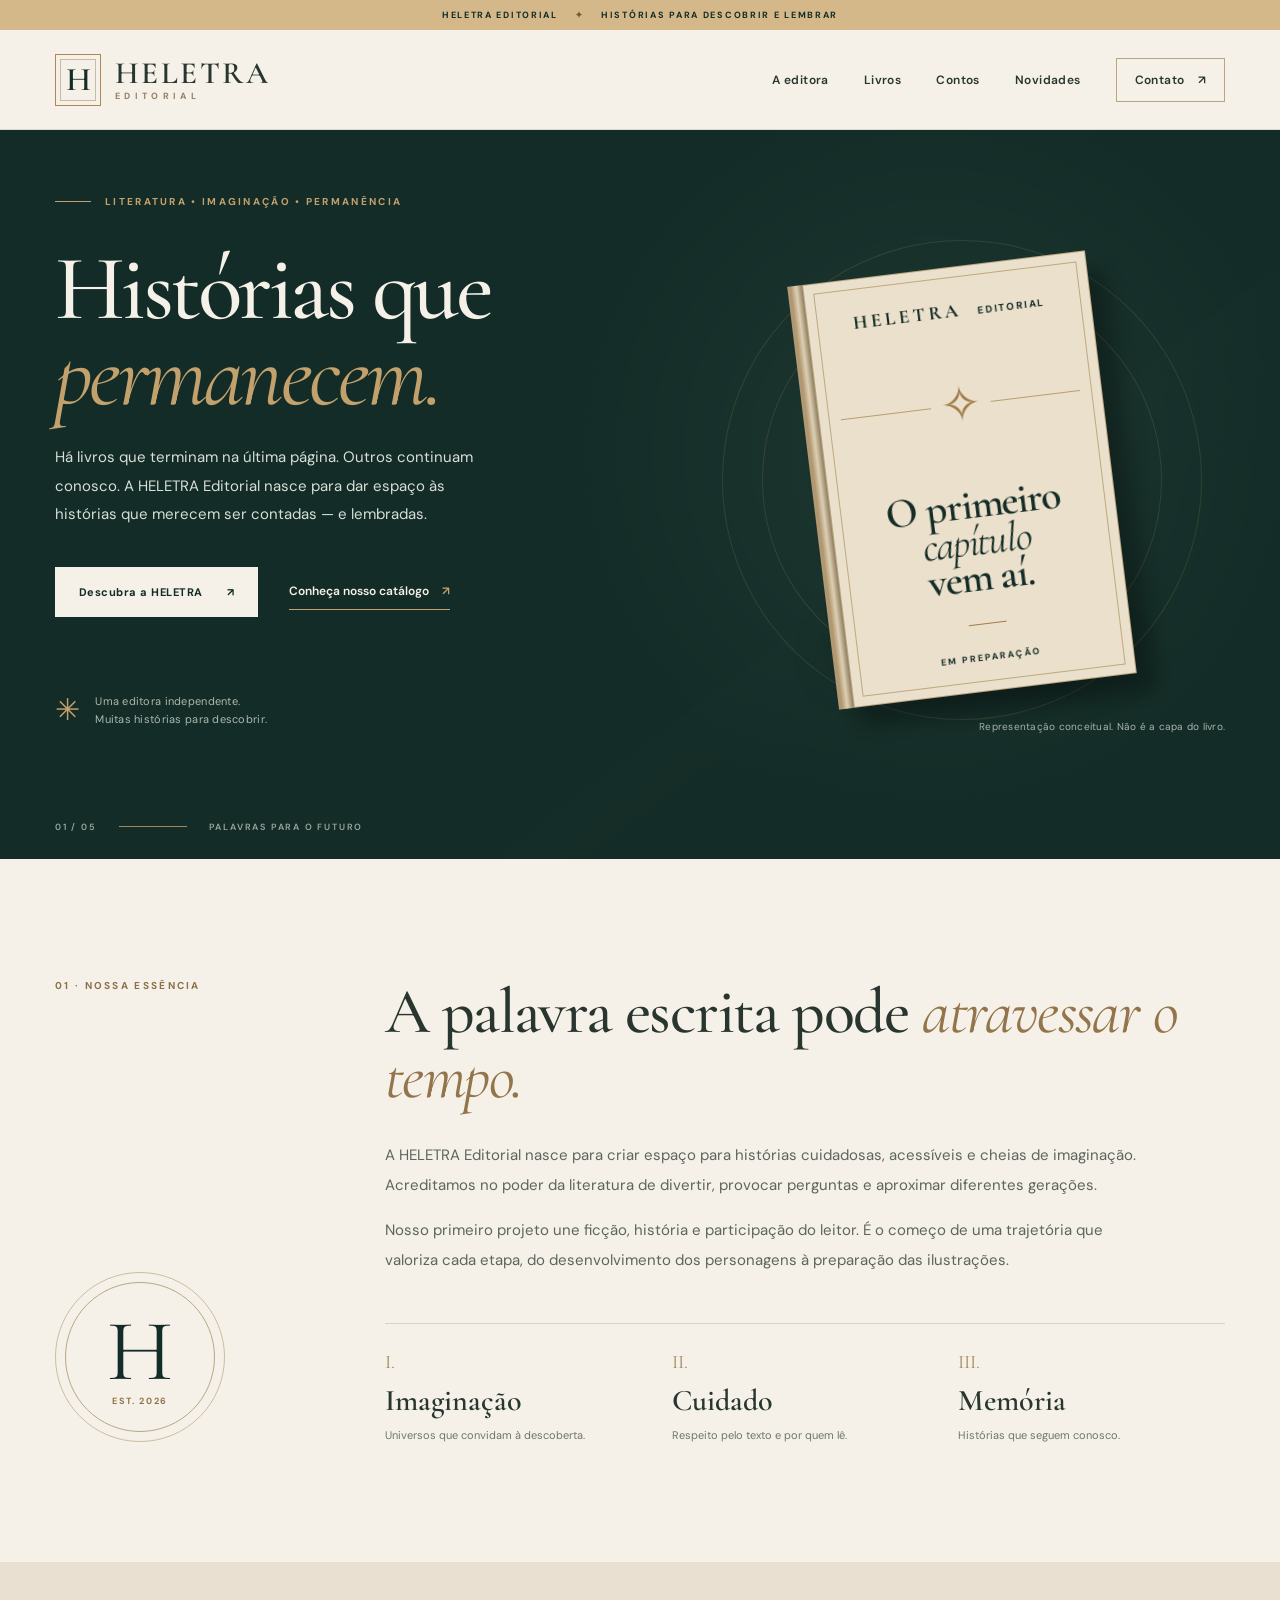
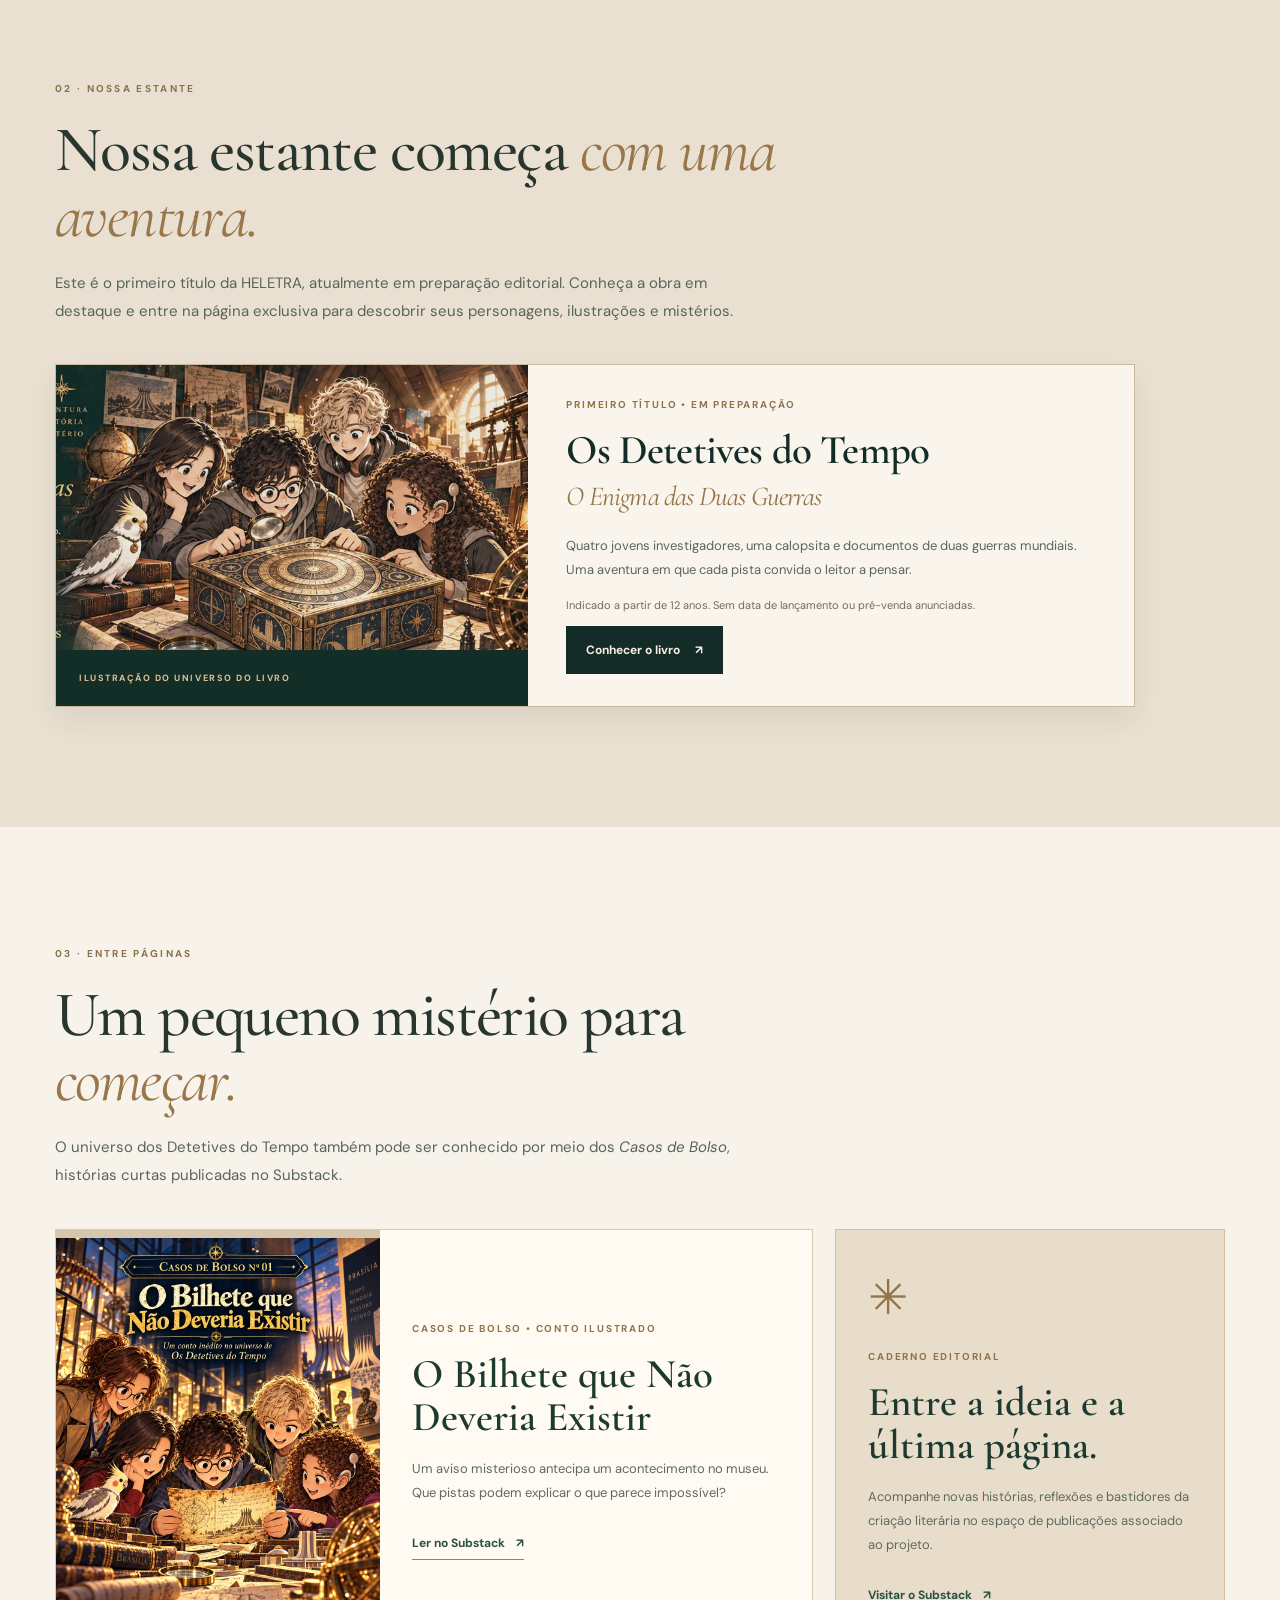
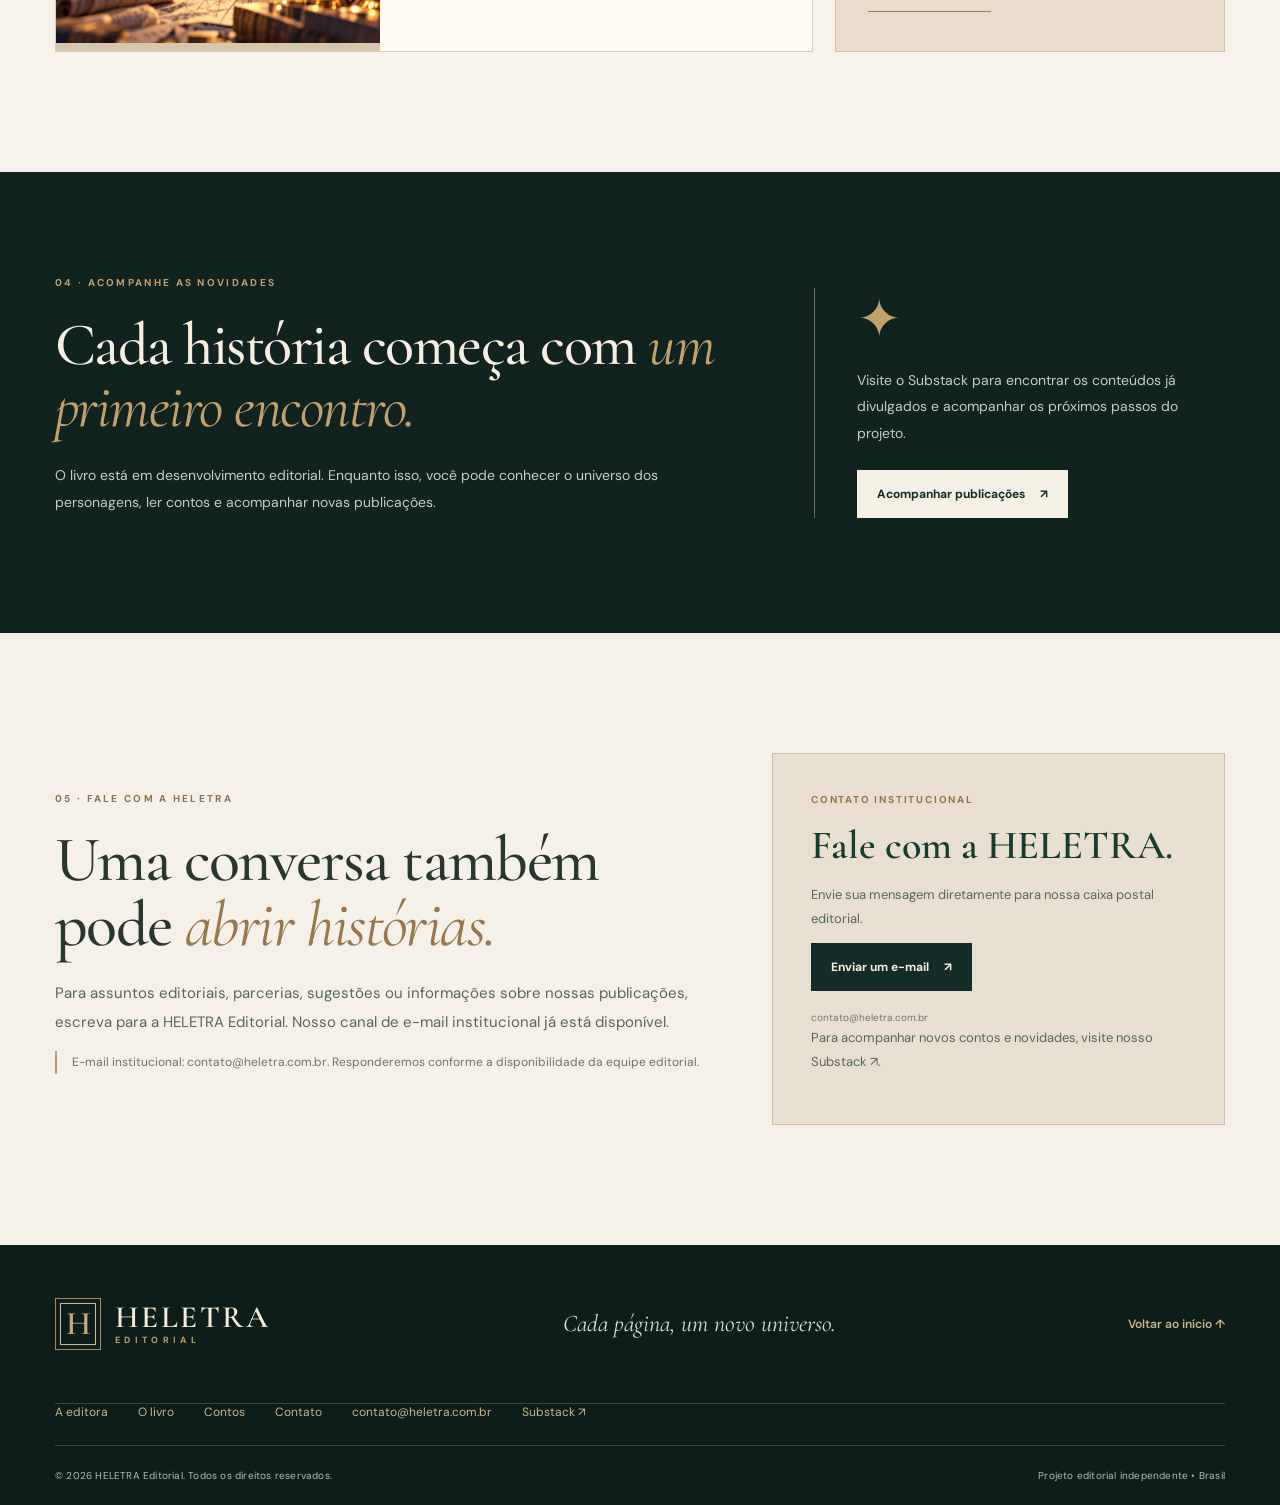
==== commit d8e54f4a: "Publica e-mail institucional HELETRA na seção contato e rodapé" ====
--- a/index.html
+++ b/index.html
@@ -187,15 +187,16 @@
         <div>
           <span class="section-number">05 · FALE COM A HELETRA</span>
           <h2 id="contact-title">Uma conversa também pode <em>abrir histórias.</em></h2>
-          <p>Estamos organizando os canais institucionais da editora. Enquanto isso, o Substack reúne nossas publicações e oferece um ponto público para acompanhar o projeto.</p>
-          <p class="home-contact-note">Um e-mail exclusivo para contato editorial será divulgado aqui quando estiver definido. Não há formulário de contato ativo neste momento.</p>
+          <p>Para assuntos editoriais, parcerias, sugestões ou informações sobre nossas publicações, escreva para a HELETRA Editorial. Nosso canal de e-mail institucional já está disponível.</p>
+          <p class="home-contact-note">E-mail institucional: <a href="mailto:contato@heletra.com.br">contato@heletra.com.br</a>. Responderemos conforme a disponibilidade da equipe editorial.</p>
         </div>
         <div class="home-contact-panel">
-          <span class="home-kicker">CANAL DE PUBLICAÇÕES</span>
-          <h3>HELETRA &amp; Os Detetives do Tempo</h3>
-          <p>Contos, novas pistas e novidades editoriais em um só lugar.</p>
-          <a class="home-button-dark" href="https://davidornellas.substack.com/" target="_blank" rel="noopener noreferrer">Acessar o Substack <span aria-hidden="true">↗</span></a>
-          <small>O Substack é um canal de publicações, não substitui um e-mail de atendimento.</small>
+          <span class="home-kicker">CONTATO INSTITUCIONAL</span>
+          <h3>Fale com a HELETRA.</h3>
+          <p>Envie sua mensagem diretamente para nossa caixa postal editorial.</p>
+          <a class="home-button-dark" href="mailto:contato@heletra.com.br?subject=Contato%20HELETRA%20Editorial">Enviar um e-mail <span aria-hidden="true">↗</span></a>
+          <small>contato@heletra.com.br</small>
+          <p class="home-contact-substack">Para acompanhar novos contos e novidades, <a href="https://davidornellas.substack.com/" target="_blank" rel="noopener noreferrer">visite nosso Substack ↗</a>.</p>
         </div>
       </div>
     </section>
@@ -211,6 +212,7 @@
       <a href="os-detetives-do-tempo.html">O livro</a>
       <a href="#contos">Contos</a>
       <a href="#contato">Contato</a>
+      <a href="mailto:contato@heletra.com.br">contato@heletra.com.br</a>
       <a href="https://davidornellas.substack.com/" target="_blank" rel="noopener noreferrer">Substack ↗</a>
     </div>
     <div class="container footer-bottom"><span>© 2026 HELETRA Editorial. Todos os direitos reservados.</span><span>Projeto editorial independente • Brasil</span></div>
--- a/styles.css
+++ b/styles.css
@@ -104,3 +104,15 @@
 @media(max-width:1050px){.home-hero-grid{gap:34px}.home-hero h1{font-size:72px}.home-featured-content{padding:32px 28px}.home-reading-grid{grid-template-columns:1fr}.home-story-feature{grid-template-columns:minmax(180px,.62fr) 1fr}.home-reading-aside{padding:30px}.home-news-grid{gap:30px}.home-contact-grid{gap:30px}}
 @media(max-width:760px){.home-hero-grid{grid-template-columns:1fr;padding:65px 0 38px;gap:47px;min-height:0}.home-hero h1{font-size:clamp(65px,11.3vw,92px)}.home-hero .hero-description{max-width:550px}.home-hero-details{margin-top:38px}.home-hero-visual{max-width:620px;margin:0 auto}.home-hero-visual:before{inset:-12px 12px 12px -12px}.home-hero-bottom{font-size:9px}.home-featured-book{grid-template-columns:1fr}.home-featured-art img{max-height:410px}.home-featured-content{padding:32px 26px}.home-reading-grid{grid-template-columns:1fr}.home-news-grid,.home-contact-grid{grid-template-columns:1fr;gap:24px}.home-news-aside{border-left:0;border-top:1px solid #667164;padding:24px 0 0}.home-contact-panel{padding:28px}.nav{max-height:calc(100dvh - 77px);overflow:auto}.home-section-heading h2,.home-contact h2{font-size:clamp(46px,10vw,65px)}}
 @media(max-width:520px){.home-hero h1{font-size:clamp(57px,12vw,74px)}.home-hero .hero-actions{gap:15px}.home-hero .button{padding:15px 17px}.home-hero-details{gap:11px 15px;font-size:10px}.home-hero-bottom{gap:8px;letter-spacing:.1em}.home-story-feature{grid-template-columns:1fr}.home-story-image img{height:auto;max-height:440px;object-fit:contain}.home-story-content{padding:28px 23px}.home-featured-art img{max-height:none}.home-featured-content{padding:28px 22px}.home-featured-content h3{font-size:clamp(36px,10vw,53px)}.home-contact-panel h3{font-size:34px}.home-news{padding:78px 0}.home-reading-aside{padding:28px 23px}}
+
+/* Home institucional: um único destaque compacto para o primeiro livro */
+.home-book-teaser{max-width:1080px;grid-template-columns:minmax(270px,.78fr) minmax(0,1fr);align-items:center}
+.home-book-teaser .home-featured-art{align-self:stretch;min-height:275px}
+.home-book-teaser .home-featured-content{padding:30px 38px}
+.home-book-teaser .home-featured-content h3{font-size:clamp(31px,3.2vw,47px)}
+.home-book-teaser .home-featured-content > p{max-width:570px}
+@media(max-width:760px){
+  .home-book-teaser{grid-template-columns:1fr}
+  .home-book-teaser .home-featured-art{min-height:0}
+  .home-book-teaser .home-featured-content{padding:30px 24px}
+}
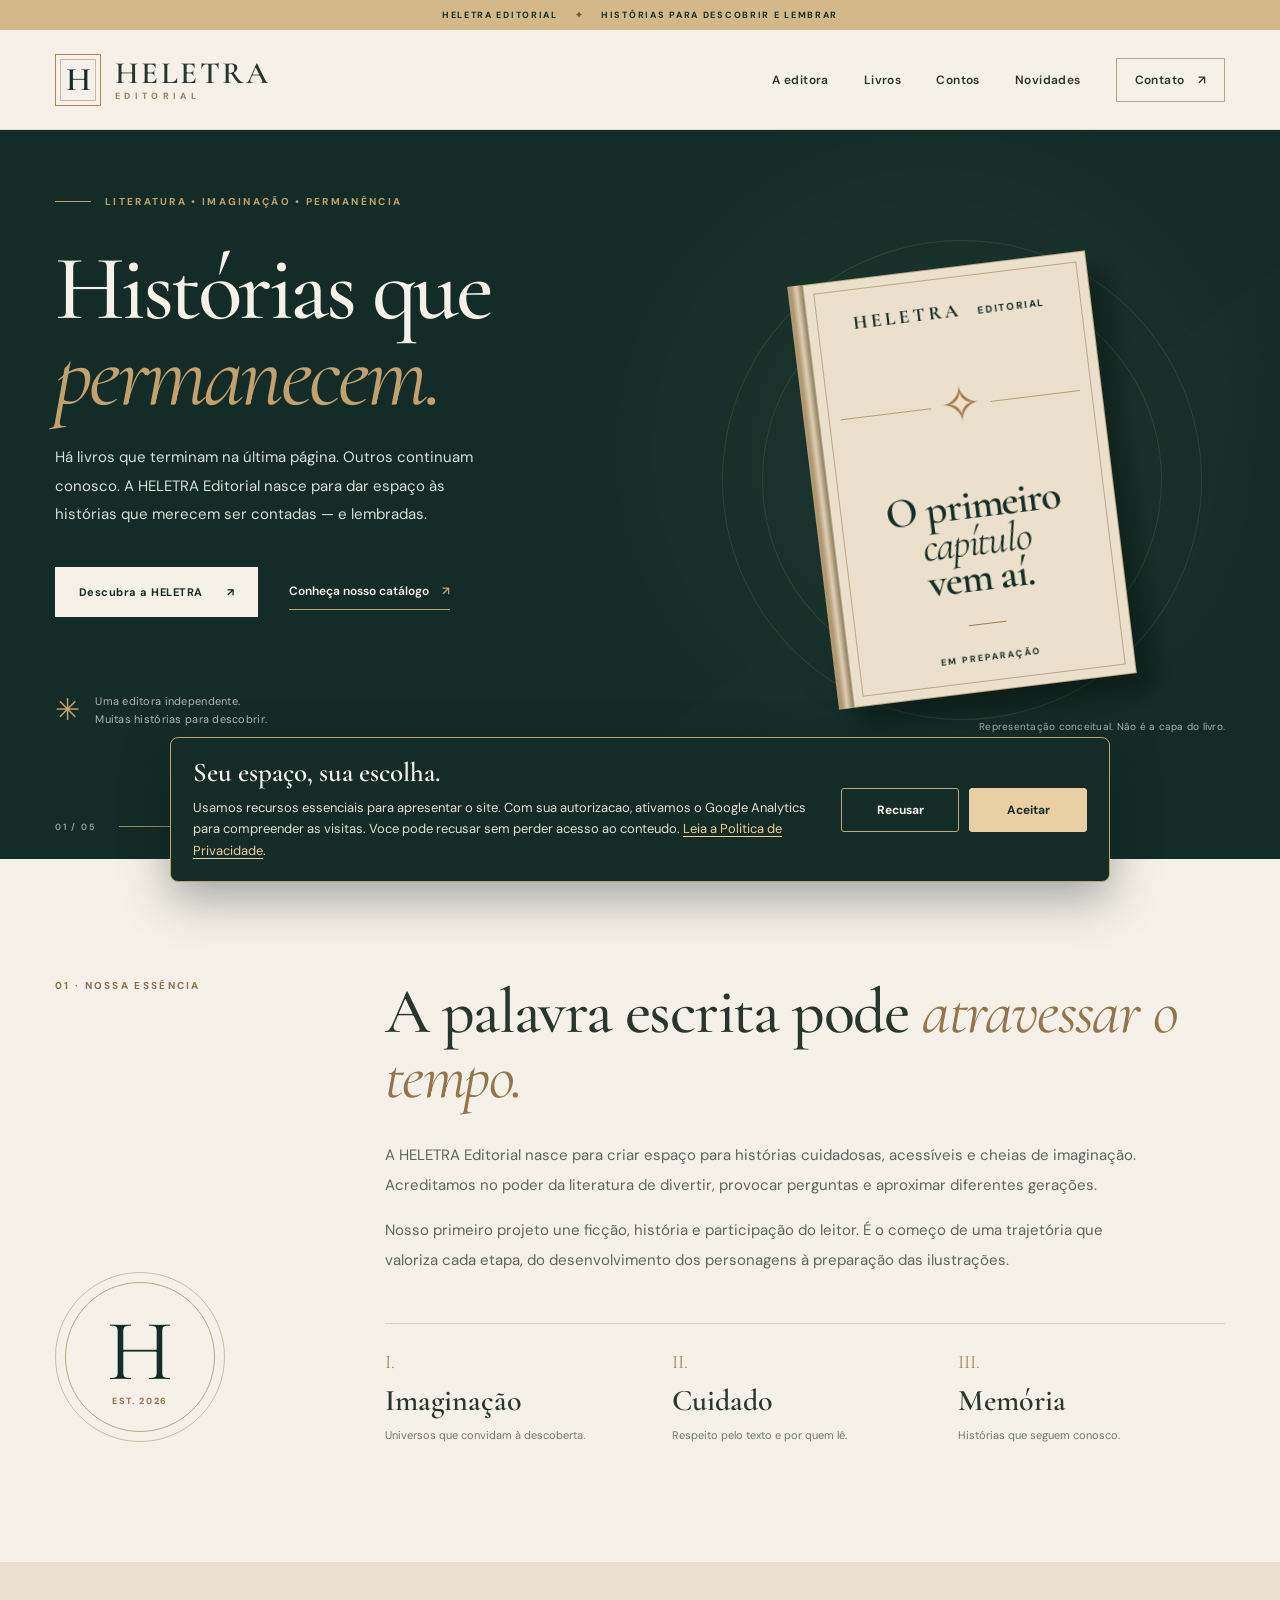
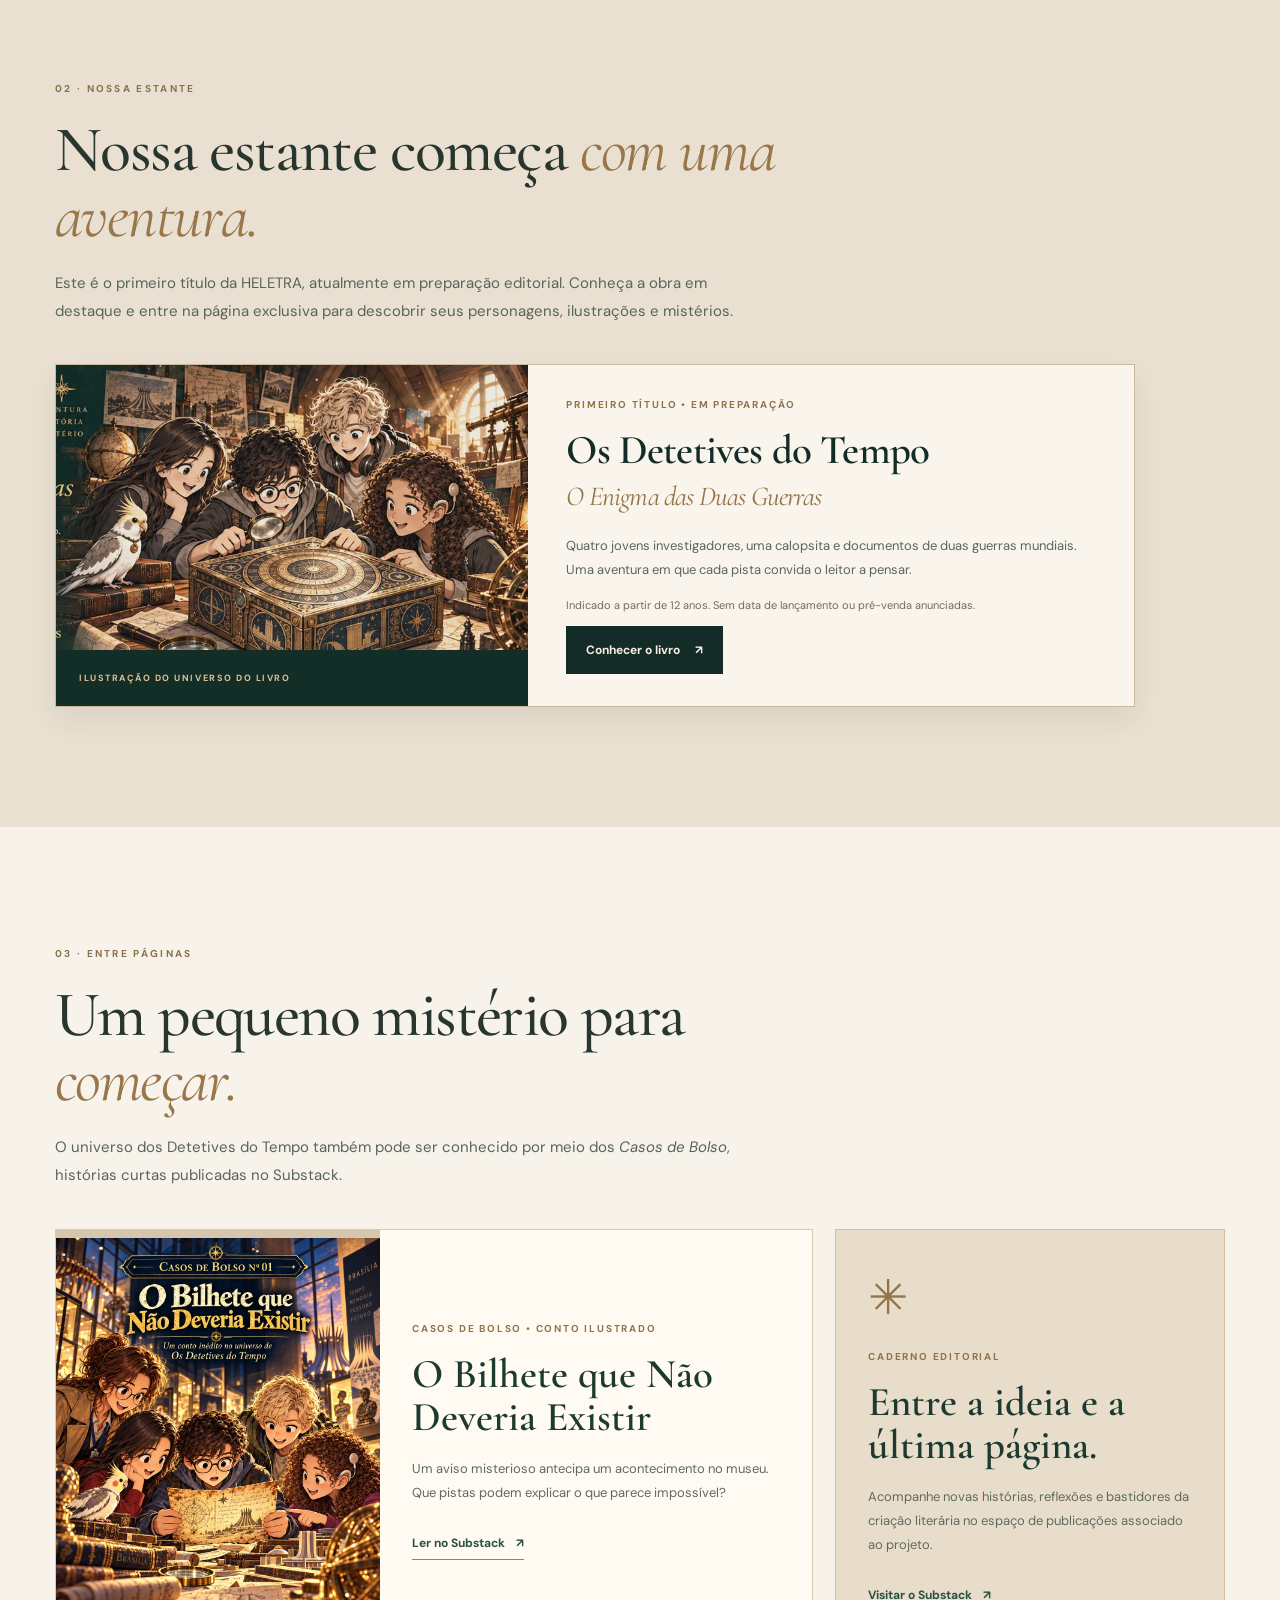
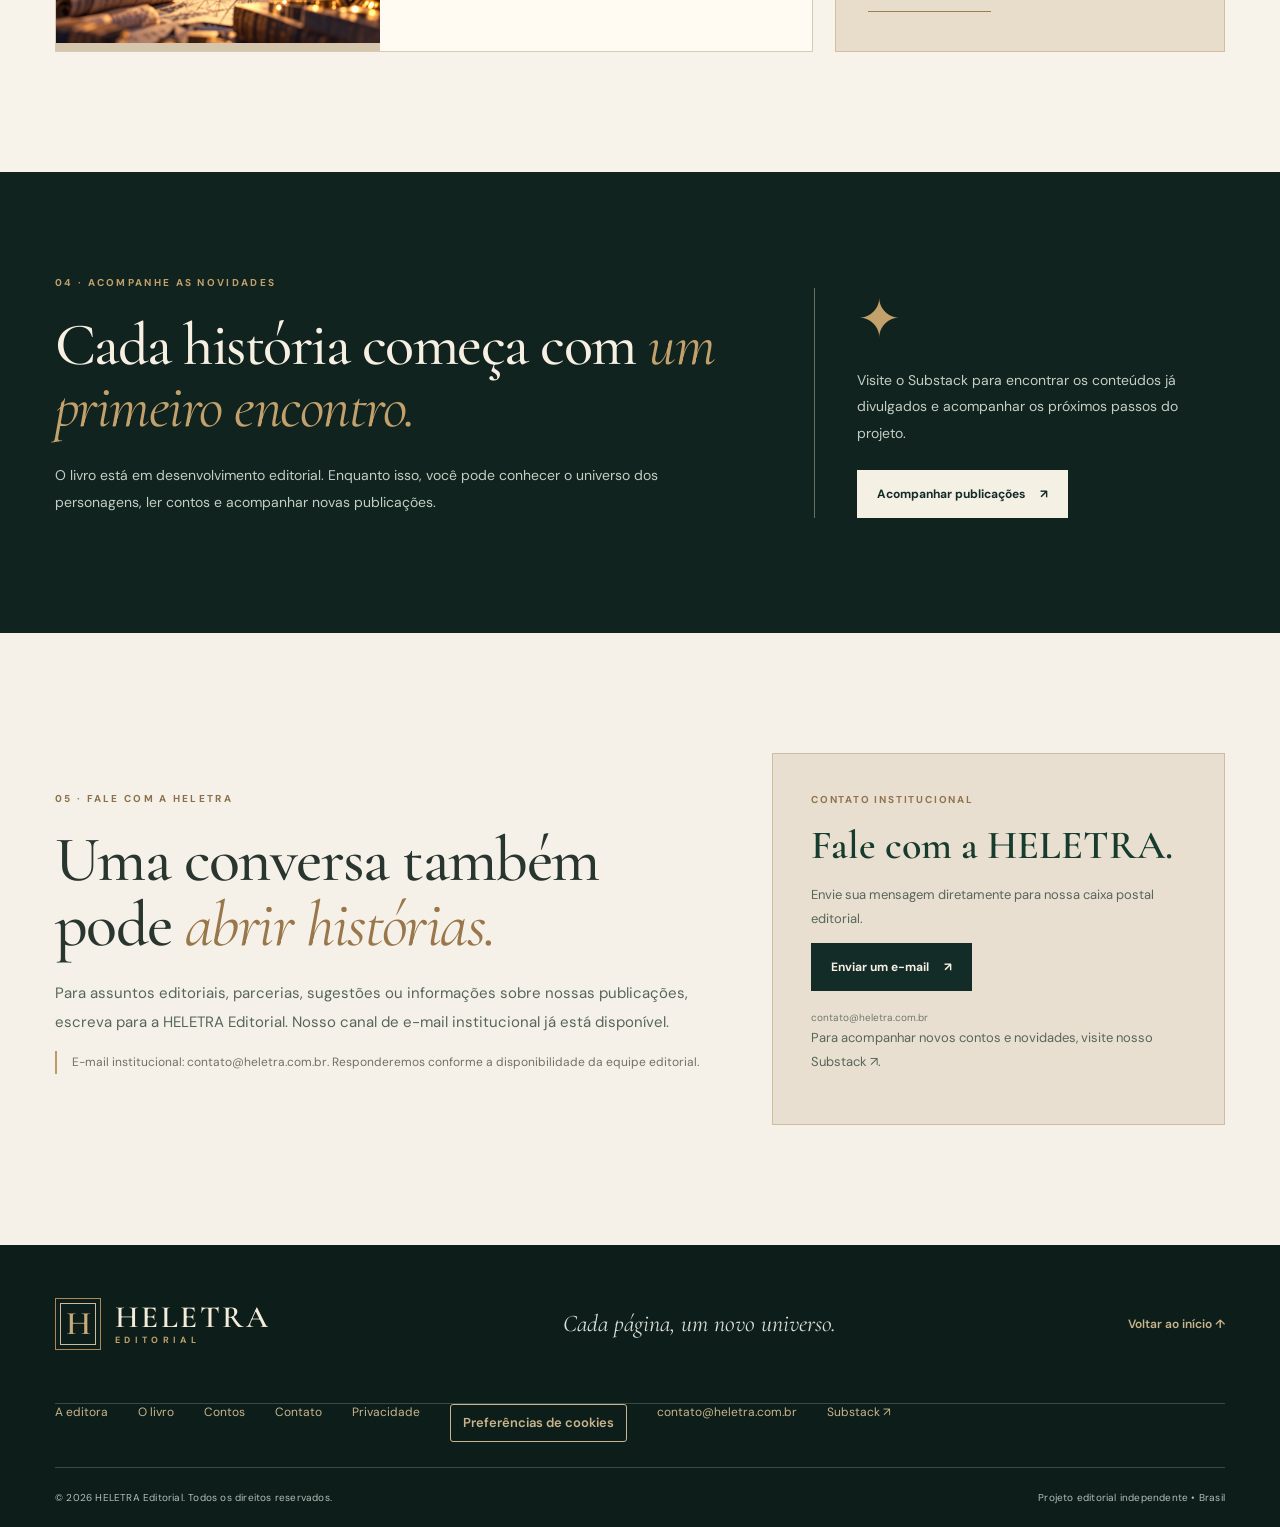
==== commit 07ad0d67: "Integra links de privacidade e consentimento na pagina index.html" ====
--- a/index.html
+++ b/index.html
@@ -22,6 +22,8 @@
   <link rel="preconnect" href="https://fonts.gstatic.com" crossorigin>
   <link href="https://fonts.googleapis.com/css2?family=Cormorant+Garamond:wght@400;500;600;700&family=DM+Sans:wght@400;500;600;700&display=swap" rel="stylesheet">
   <link rel="stylesheet" href="styles.css">
+<link rel="stylesheet" href="consentimento.css">
+<script src="consentimento.js" defer></script>
   <script type="application/ld+json">
   {
     "@context": "https://schema.org",
@@ -212,6 +214,8 @@
       <a href="os-detetives-do-tempo.html">O livro</a>
       <a href="#contos">Contos</a>
       <a href="#contato">Contato</a>
+      <a href="privacidade.html">Privacidade</a>
+      <button type="button" class="he-privacy-button" data-he-cookie="preferences">Preferências de cookies</button>
       <a href="mailto:contato@heletra.com.br">contato@heletra.com.br</a>
       <a href="https://davidornellas.substack.com/" target="_blank" rel="noopener noreferrer">Substack ↗</a>
     </div>
--- a/consentimento.css
+++ b/consentimento.css
@@ -0,0 +1,16 @@
+/* HELETRA Editorial - preferências de privacidade | V1.0 */
+.he-privacy-button{border:1px solid currentColor;background:transparent;color:inherit;border-radius:3px;padding:9px 12px;cursor:pointer;font:600 13px/1.4 'DM Sans',Arial,sans-serif}
+.he-privacy-button:focus-visible,.he-cookie-banner a:focus-visible{outline:3px solid #c3a16c;outline-offset:3px}
+.he-cookie-banner[hidden]{display:none!important}
+.he-cookie-banner{position:fixed;z-index:10000;left:18px;right:18px;bottom:18px;max-width:940px;margin:auto;background:#142c27;color:#f5f1e8;border:1px solid #c3a16c;border-radius:8px;box-shadow:0 16px 48px rgba(4,19,16,.35);padding:20px 22px;display:grid;grid-template-columns:1fr auto;gap:18px;align-items:center}
+.he-cookie-banner h2{font:600 27px/1.13 'Cormorant Garamond',Georgia,serif;color:#f5f1e8;margin:0 0 8px}
+.he-cookie-banner p{font:400 13px/1.65 'DM Sans',Arial,sans-serif;color:#e5dfd3;margin:0}
+.he-cookie-banner a{text-decoration:underline;text-underline-offset:3px;color:#f0cf97}
+.he-cookie-actions{display:flex;flex-wrap:wrap;gap:10px;justify-content:center}
+.he-cookie-action{font:700 12px/1.35 'DM Sans',Arial,sans-serif;min-width:118px;min-height:44px;padding:11px 16px;background:#e8d0a4;color:#142c27;border:1px solid #e8d0a4;border-radius:3px;cursor:pointer}
+.he-cookie-action.secondary{color:#f5f1e8;background:transparent;border-color:#bda77f}
+.he-cookie-action:hover{filter:brightness(1.08)}
+.he-cookie-action:focus-visible{outline:3px solid #fff;outline-offset:3px}
+.he-cookie-footer{font:400 12px/1.5 'DM Sans',Arial,sans-serif;color:#c8bda8;margin-top:12px;padding-bottom:18px}
+@media(max-width:700px){.he-cookie-banner{left:10px;right:10px;bottom:10px;grid-template-columns:1fr;gap:15px;padding:18px}.he-cookie-actions{display:grid;grid-template-columns:1fr 1fr}.he-cookie-action{min-width:0}.he-cookie-banner h2{font-size:24px}}
+@media(prefers-reduced-motion:reduce){.he-cookie-banner{scroll-behavior:auto}}
